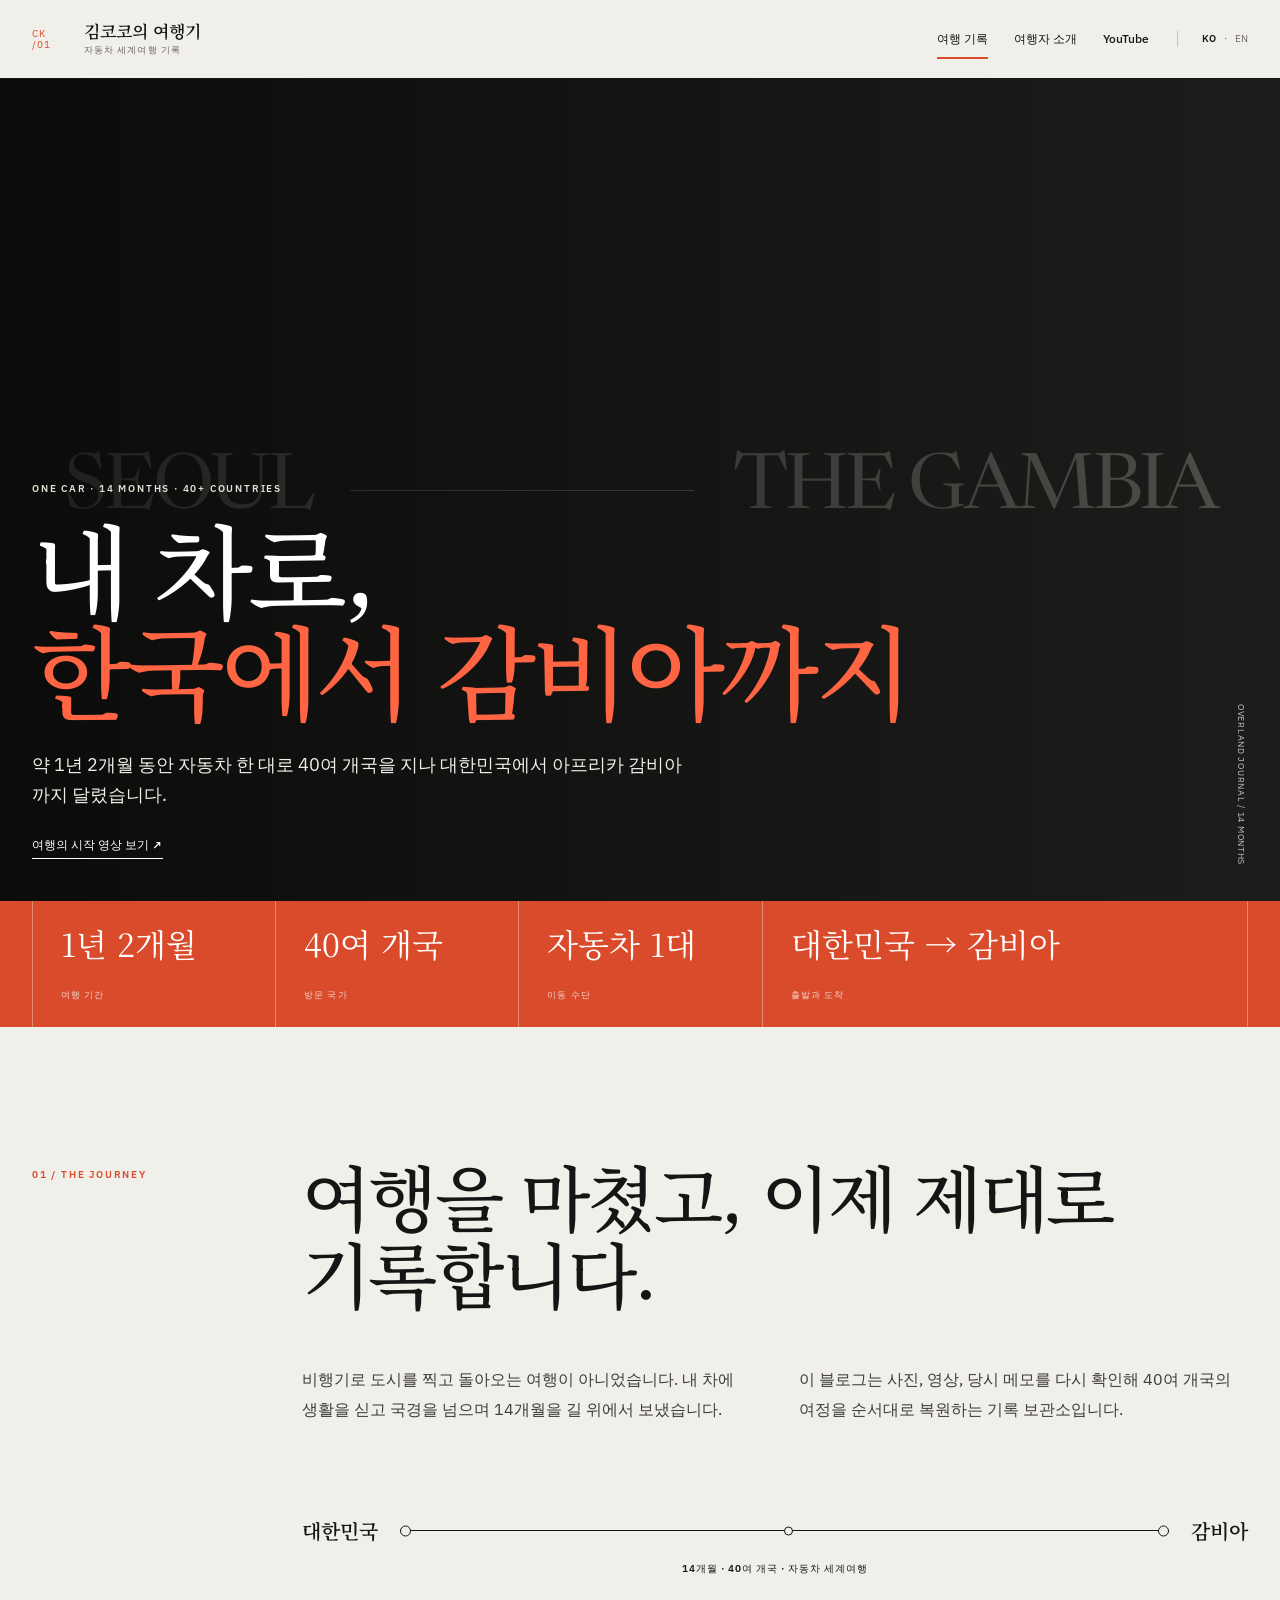
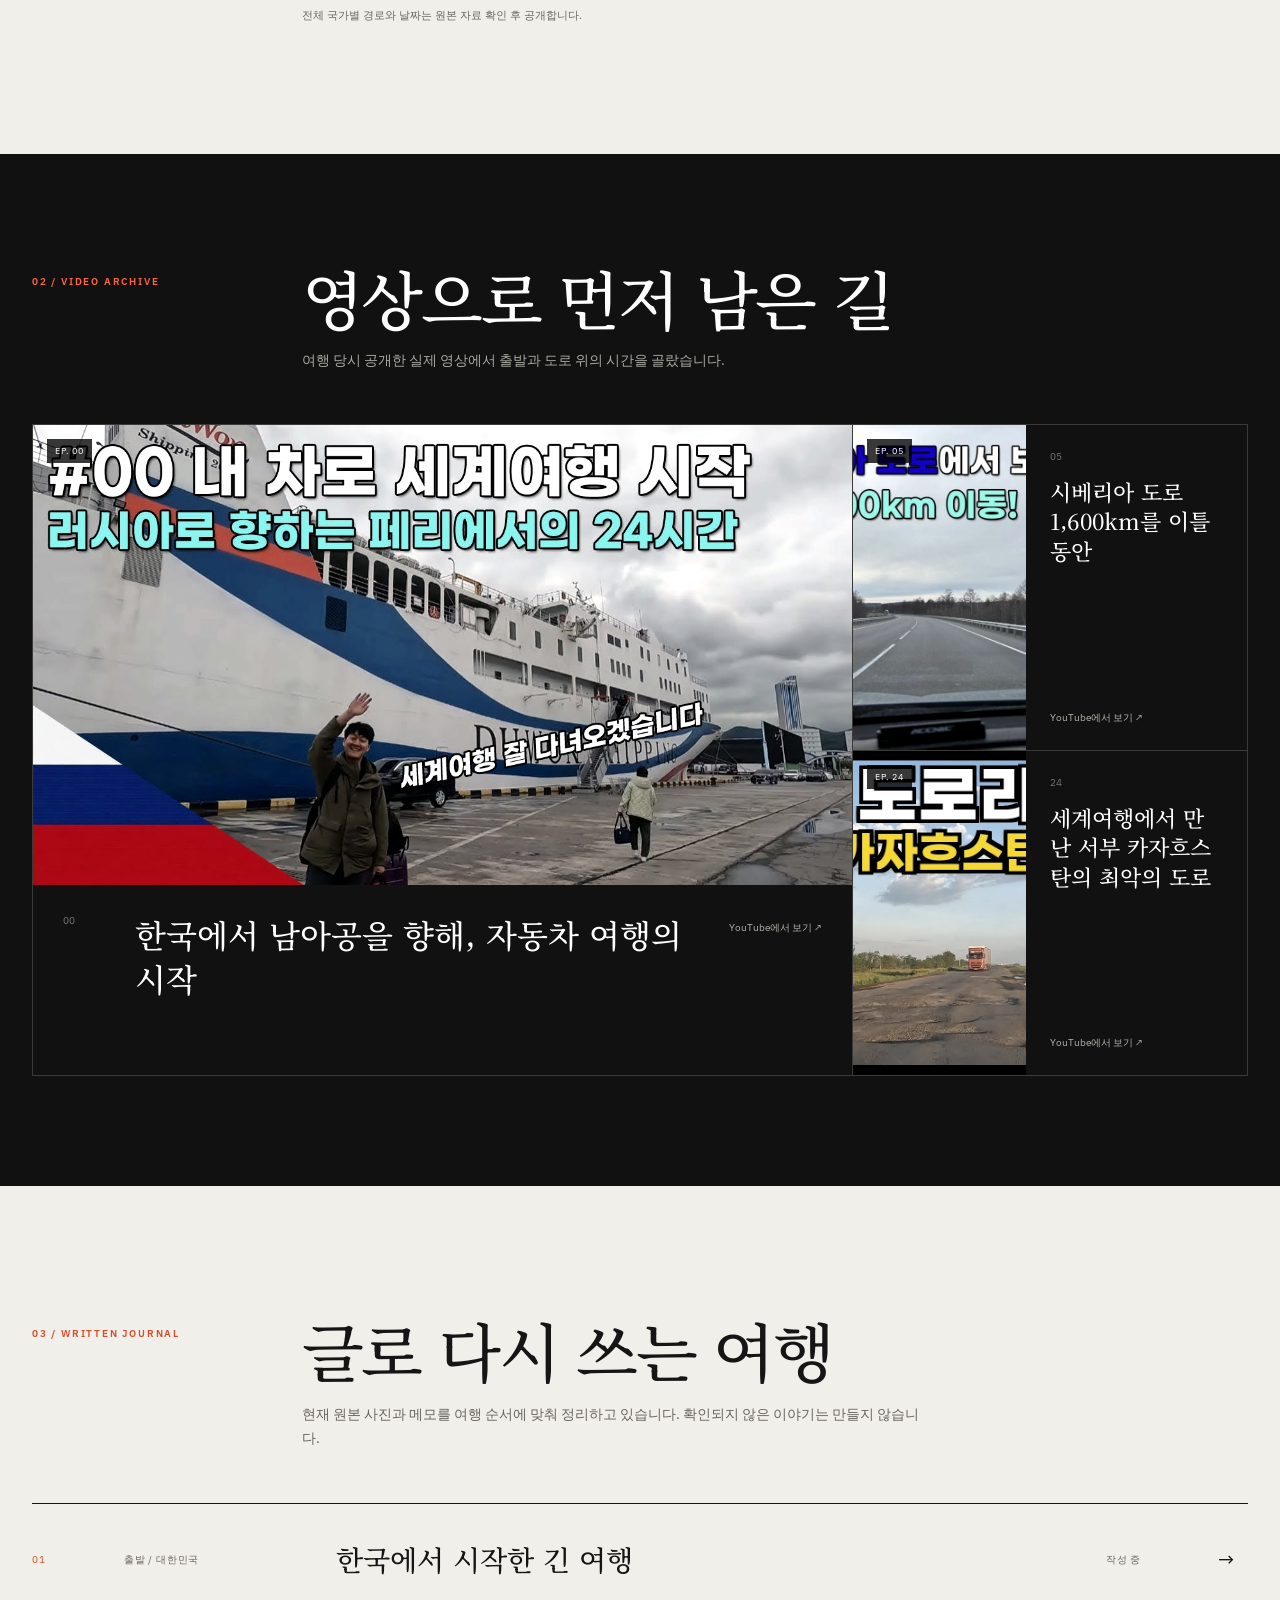
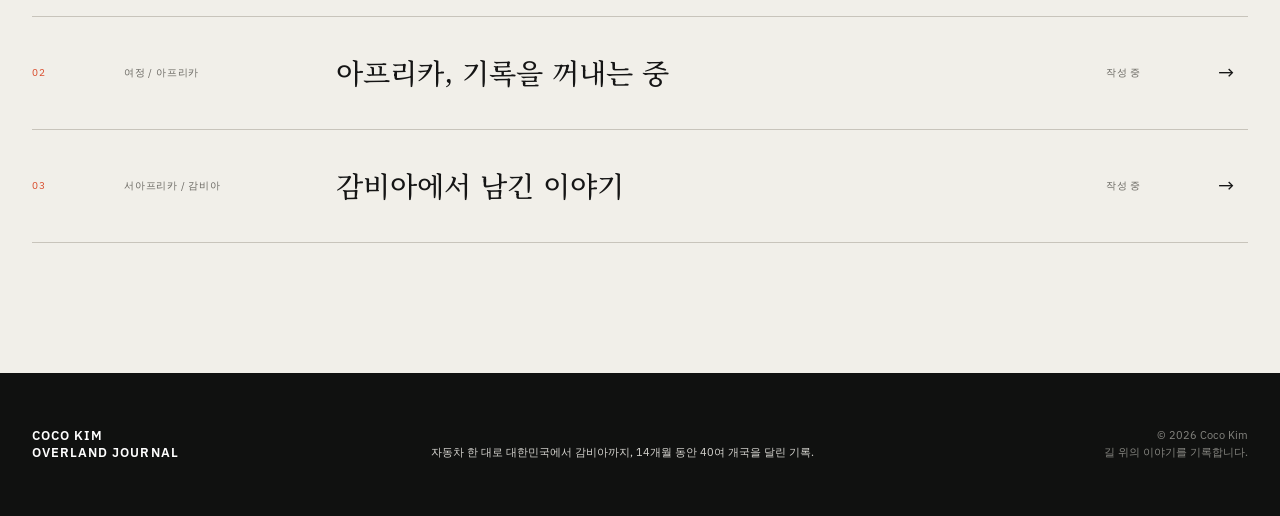
==== index.html @ 832ad7f7 "deploy: a6fe2ebf94824fbb81f0936bfe1004f7b8655a81" ====
<!DOCTYPE html><html lang="ko"><head><meta charset="UTF-8"><meta name="viewport" content="width=device-width"><meta name="description" content="자동차로 약 1년 2개월 동안 대한민국에서 아프리카 감비아까지 40여 개국을 여행한 김코코의 기록"><meta name="theme-color" content="#f6f1e8"><meta property="og:title" content="김코코의 여행기"><meta property="og:description" content="자동차로 약 1년 2개월 동안 대한민국에서 아프리카 감비아까지 40여 개국을 여행한 김코코의 기록"><meta property="og:type" content="website"><meta property="og:url" content="https://cocokim1.github.io/"><link rel="canonical" href="https://cocokim1.github.io/"><link rel="alternate" hreflang="en" href="https://cocokim1.github.io/en/"><link rel="alternate" hreflang="ko" href="https://cocokim1.github.io/"><link rel="icon" href="/favicon.svg" type="image/svg+xml"><title>김코코의 여행기</title><link rel="stylesheet" href="/_astro/BaseLayout.SLmPN0NL.css"></head><body><a class="skip-link" href="#content">본문으로 건너뛰기</a><header class="site-header"><div class="header-inner"><a class="brand" href="/" aria-label="김코코의 여행기 home"><span class="brand-index" aria-hidden="true">CK<br>/01</span><span><strong>김코코의 여행기</strong><small>자동차 세계여행 기록</small></span></a><div class="header-actions"><nav aria-label="주요 메뉴"><a class="active" href="/">여행 기록</a><a href="/about/">여행자 소개</a><a href="https://www.youtube.com/@CocoKimTravels" target="_blank" rel="noreferrer">YouTube<span class="sr-only"> 새 창</span></a></nav><div class="language-switch" aria-label="언어 선택"><a class="active" href="#" lang="ko" aria-current="page">KO</a><span aria-hidden="true">·</span><a href="/en/" lang="en">EN</a></div></div></div></header><main id="content"><section class="journey-hero"><div class="hero-placeholder" aria-hidden="true"><span>SEOUL</span><i></i><span>THE GAMBIA</span></div><div class="hero-shade"></div><div class="hero-inner shell"><p class="hero-kicker">ONE CAR · 14 MONTHS · 40+ COUNTRIES</p><h1>내 차로,<br><em>한국에서 감비아까지</em></h1><p class="hero-lead">약 1년 2개월 동안 자동차 한 대로 40여 개국을 지나 대한민국에서 아프리카 감비아까지 달렸습니다.</p><a class="text-link text-link-light" href="https://www.youtube.com/watch?v=zLHWSSAx2ds" target="_blank" rel="noreferrer">여행의 시작 영상 보기 ↗</a><p class="image-credit">OVERLAND JOURNAL / 14 MONTHS</p></div></section><section class="fact-strip" aria-label="여행 핵심 정보"><dl class="shell"><div><dt>여행 기간</dt><dd>1년 2개월</dd></div><div><dt>방문 국가</dt><dd>40여 개국</dd></div><div><dt>이동 수단</dt><dd>자동차 1대</dd></div><div><dt>출발과 도착</dt><dd>대한민국 → 감비아</dd></div></dl></section><section class="journey-statement shell"><p class="section-code">01 / THE JOURNEY</p><div class="statement-body"><h2>여행을 마쳤고, 이제 제대로 기록합니다.</h2><div class="statement-copy"><p>비행기로 도시를 찍고 돌아오는 여행이 아니었습니다. 내 차에 생활을 싣고 국경을 넘으며 14개월을 길 위에서 보냈습니다.</p><p>이 블로그는 사진, 영상, 당시 메모를 다시 확인해 40여 개국의 여정을 순서대로 복원하는 기록 보관소입니다.</p></div><div class="route-axis" aria-label="대한민국 → 감비아"><strong>대한민국</strong><span><i></i></span><strong>감비아</strong></div><p class="route-middle">14개월 · 40여 개국 · 자동차 세계여행</p><p class="route-note">전체 국가별 경로와 날짜는 원본 자료 확인 후 공개합니다.</p></div></section><section class="video-archive"><div class="shell"><header class="archive-header"><p class="section-code">02 / VIDEO ARCHIVE</p><div><h2>영상으로 먼저 남은 길</h2><p>여행 당시 공개한 실제 영상에서 출발과 도로 위의 시간을 골랐습니다.</p></div></header><div class="video-grid"><article class="video-entry featured"><a href="https://www.youtube.com/watch?v=zLHWSSAx2ds" target="_blank" rel="noreferrer"><div class="video-image"><img src="/images/journey/hero.jpg" alt="" loading="lazy"><span>EP. 00</span></div><div class="video-copy"><p>00</p><h3>한국에서 남아공을 향해, 자동차 여행의 시작</h3><span>YouTube에서 보기 ↗</span></div></a></article><article class="video-entry"><a href="https://www.youtube.com/watch?v=GYE4Di8d1XQ" target="_blank" rel="noreferrer"><div class="video-image"><img src="/images/journey/siberia.jpg" alt="" loading="lazy"><span>EP. 05</span></div><div class="video-copy"><p>05</p><h3>시베리아 도로 1,600km를 이틀 동안</h3><span>YouTube에서 보기 ↗</span></div></a></article><article class="video-entry"><a href="https://www.youtube.com/watch?v=7oRPin5ScSc" target="_blank" rel="noreferrer"><div class="video-image"><img src="/images/journey/road.jpg" alt="" loading="lazy"><span>EP. 24</span></div><div class="video-copy"><p>24</p><h3>세계여행에서 만난 서부 카자흐스탄의 최악의 도로</h3><span>YouTube에서 보기 ↗</span></div></a></article></div></div></section><section class="written-journal shell" id="journey"><header class="journal-header"><p class="section-code">03 / WRITTEN JOURNAL</p><div><h2>글로 다시 쓰는 여행</h2><p>현재 원본 사진과 메모를 여행 순서에 맞춰 정리하고 있습니다. 확인되지 않은 이야기는 만들지 않습니다.</p></div></header><ol class="journal-list"><li><a href="/travel/00-journey-begins/" aria-label="한국에서 시작한 긴 여행 읽기"><span class="journal-number">01</span><span class="journal-place">출발 / 대한민국</span><span class="journal-title">한국에서 시작한 긴 여행</span><span class="journal-status">작성 중</span><span class="journal-arrow">→</span></a></li><li><a href="/travel/01-africa/" aria-label="아프리카, 기록을 꺼내는 중 읽기"><span class="journal-number">02</span><span class="journal-place">여정 / 아프리카</span><span class="journal-title">아프리카, 기록을 꺼내는 중</span><span class="journal-status">작성 중</span><span class="journal-arrow">→</span></a></li><li><a href="/travel/02-gambia/" aria-label="감비아에서 남긴 이야기 읽기"><span class="journal-number">03</span><span class="journal-place">서아프리카 / 감비아</span><span class="journal-title">감비아에서 남긴 이야기</span><span class="journal-status">작성 중</span><span class="journal-arrow">→</span></a></li></ol></section></main><footer class="site-footer"><div class="footer-inner"><p class="footer-wordmark">COCO KIM<br>OVERLAND JOURNAL</p><p>자동차 한 대로 대한민국에서 감비아까지, 14개월 동안 40여 개국을 달린 기록.</p><p class="copyright">© 2026 Coco Kim<br>길 위의 이야기를 기록합니다.</p></div></footer></body></html>
---- _astro/BaseLayout.SLmPN0NL.css ----
@import "https://fonts.googleapis.com/css2?family=IBM+Plex+Sans:wght@400;500;600&family=Newsreader:opsz,wght@6..72,400;6..72,500;6..72,600&family=Noto+Serif+KR:wght@400;500;600&display=swap";:root{--paper:#f1efe9;--white:#faf9f6;--ink:#151515;--muted:#686660;--line:#c8c4bb;--signal:#d94b2b;--dark:#101110;--shell:min(1320px, calc(100% - 64px));color:var(--ink);background:var(--paper);font-synthesis:none;font-family:IBM Plex Sans,Noto Sans KR,sans-serif}*{box-sizing:border-box}html{scroll-behavior:smooth}body{background:var(--paper);margin:0;line-height:1.6}a{color:inherit;text-decoration:none}img{max-width:100%;display:block}.shell{width:var(--shell);margin-inline:auto}.sr-only{clip:rect(0, 0, 0, 0);white-space:nowrap;border:0;width:1px;height:1px;margin:-1px;padding:0;position:absolute;overflow:hidden}.skip-link{z-index:99;color:#fff;background:var(--ink);padding:10px 14px;position:fixed;top:-80px;left:16px}.skip-link:focus{top:16px}.site-header{z-index:20;border-bottom:1px solid var(--ink);background:#f1efe9f5;position:sticky;top:0}.header-inner{width:var(--shell);justify-content:space-between;align-items:center;gap:32px;min-height:78px;margin:auto;display:flex}.brand{align-items:center;gap:14px;display:flex}.brand-index{letter-spacing:.1em;min-width:38px;color:var(--signal);font-size:10px;line-height:1.1}.brand strong{font-family:Noto Serif KR,Newsreader,serif;font-size:17px;font-weight:600;line-height:1.15;display:block}html[lang=en] .brand strong{font-family:Newsreader,serif;font-size:19px}.brand small{color:var(--muted);letter-spacing:.12em;text-transform:uppercase;margin-top:2px;font-size:9px;display:block}.header-actions,nav,.language-switch{align-items:center;display:flex}.header-actions{gap:28px}nav{gap:26px}nav a{font-size:12px;font-weight:500;position:relative}nav a.active:after{background:var(--signal);content:"";height:2px;position:absolute;bottom:-10px;left:0;right:0}.language-switch{border-left:1px solid var(--line);color:var(--muted);gap:8px;padding-left:24px;font-size:10px}.language-switch a.active{color:var(--ink);font-weight:600}.journey-hero{color:#fff;background:#20211f;min-height:calc(100vh - 78px);position:relative;overflow:hidden}.hero-placeholder{color:#575954;letter-spacing:-.04em;background:#20211f;grid-template-columns:auto 1fr auto;align-items:center;gap:3vw;padding:5vw;font-family:Newsreader,serif;font-size:clamp(34px,6vw,94px);display:grid;position:absolute;inset:0}.hero-placeholder i{background:#575954;height:1px}.hero-shade{background:linear-gradient(90deg,#000000a8,#0000001f);position:absolute;inset:0}.hero-inner{flex-direction:column;justify-content:flex-end;align-items:flex-start;min-height:calc(100vh - 78px);padding:10vh 0 42px;display:flex;position:relative}.hero-kicker,.section-code{letter-spacing:.18em;text-transform:uppercase;margin:0;font-size:10px;font-weight:600}.hero-kicker{color:#e4dfd3;margin-bottom:20px}.journey-hero h1{letter-spacing:-.045em;max-width:980px;margin:0;font-family:Noto Serif KR,Newsreader,serif;font-size:clamp(58px,8vw,118px);font-weight:500;line-height:.98}html[lang=en] .journey-hero h1{max-width:1100px;font-family:Newsreader,serif}.journey-hero h1 em{color:#ff6542;font-style:normal}.hero-lead{color:#f1eee7;max-width:650px;margin:32px 0 24px;font-size:clamp(16px,1.4vw,20px);line-height:1.7}.text-link{border-bottom:1px solid;padding-bottom:4px;font-size:12px;font-weight:600;display:inline-block}.text-link-light{color:#fff}.image-credit{color:#ffffffb8;letter-spacing:.08em;text-transform:uppercase;writing-mode:vertical-rl;margin:0;font-size:9px;position:absolute;bottom:36px;right:0}.fact-strip{color:#fff;background:var(--signal)}.fact-strip dl{grid-template-columns:.7fr .7fr .7fr 1.4fr;margin:0 auto;display:grid}.fact-strip dl>div{border-left:1px solid #ffffff59;flex-direction:column;justify-content:space-between;min-height:126px;padding:25px 28px;display:flex}.fact-strip dl>div:last-child{border-right:1px solid #ffffff59}.fact-strip dt{letter-spacing:.12em;text-transform:uppercase;opacity:.76;order:2;font-size:9px}.fact-strip dd{margin:0;font-family:Noto Serif KR,Newsreader,serif;font-size:clamp(24px,2.5vw,38px);line-height:1.1}html[lang=en] .fact-strip dd{font-family:Newsreader,serif}.journey-statement{grid-template-columns:180px 1fr;gap:7vw;padding-block:130px;display:grid}.section-code{color:var(--signal);padding-top:10px}.statement-body{max-width:960px}.statement-body h2,.archive-header h2,.journal-header h2,.about-page h1,.article-header h1{letter-spacing:-.035em;margin:0;font-family:Noto Serif KR,Newsreader,serif;font-weight:500}html[lang=en] .statement-body h2,html[lang=en] .archive-header h2,html[lang=en] .journal-header h2,html[lang=en] .about-page h1,html[lang=en] .article-header h1{font-family:Newsreader,serif}.statement-body h2{max-width:880px;font-size:clamp(42px,5.6vw,78px);line-height:1.08}.statement-copy{grid-template-columns:1fr 1fr;gap:48px;margin-top:52px;display:grid}.statement-copy p{color:#3f3e3a;margin:0;font-size:16px;line-height:1.9}.route-axis{grid-template-columns:auto 1fr auto;align-items:center;gap:22px;margin-top:90px;display:grid}.route-axis strong{font-family:Noto Serif KR,Newsreader,serif;font-size:20px;font-weight:600}.route-axis span{background:var(--ink);height:1px;position:relative}.route-axis span:before,.route-axis span:after,.route-axis i{border:1px solid var(--ink);background:var(--paper);content:"";border-radius:50%;width:9px;height:9px;position:absolute;top:50%;transform:translateY(-50%)}.route-axis span:before{left:0}.route-axis span:after{right:0}.route-axis i{left:50%}.route-middle{text-align:center;letter-spacing:.1em;text-transform:uppercase;margin:14px 0 0;font-size:10px;font-weight:600}.route-note{color:var(--muted);margin:30px 0 0;font-size:11px}.video-archive{color:#fff;background:var(--dark);padding-block:110px}.archive-header,.journal-header{grid-template-columns:180px 1fr;gap:7vw;margin-bottom:52px;display:grid}.archive-header .section-code{color:#ff6542}.archive-header h2,.journal-header h2{font-size:clamp(40px,5vw,68px);line-height:1.05}.archive-header>div>p,.journal-header>div>p{color:#a9a8a2;max-width:620px;margin:18px 0 0;font-size:14px}.video-grid{background:#3a3b38;border:1px solid #3a3b38;grid-template-columns:1.35fr .65fr;gap:1px;display:grid}.video-entry{background:var(--dark)}.video-entry.featured{grid-row:span 2}.video-entry a{grid-template-columns:44% 1fr;height:100%;display:grid}.video-entry.featured a{display:block}.video-image{background:#252623;min-height:220px;position:relative;overflow:hidden}.video-entry.featured .video-image{aspect-ratio:16/9}.video-image img{object-fit:cover;filter:saturate(.75)contrast(1.05);width:100%;height:100%;transition:transform .45s,filter .45s}.video-entry a:hover img{filter:saturate()contrast();transform:scale(1.015)}.video-image>span{color:#fff;letter-spacing:.12em;background:#000000c7;padding:5px 8px;font-size:9px;position:absolute;top:14px;left:14px}.video-copy{flex-direction:column;align-items:flex-start;padding:24px;display:flex}.video-entry.featured .video-copy{grid-template-columns:50px 1fr auto;align-items:start;gap:22px;min-height:190px;padding:28px 30px;display:grid}.video-copy p{color:#777872;margin:0;font-size:10px}.video-copy h3{margin:12px 0 30px;font-family:Noto Serif KR,Newsreader,serif;font-size:22px;font-weight:500;line-height:1.35}html[lang=en] .video-copy h3{font-family:Newsreader,serif}.video-entry.featured h3{margin:0;font-size:clamp(24px,2.5vw,36px)}.video-copy>span{color:#b5b4ae;margin-top:auto;font-size:10px}.video-entry.featured .video-copy>span{white-space:nowrap;margin-top:7px}.written-journal{padding-block:130px}.journal-header .section-code{color:var(--signal)}.journal-header>div>p{color:var(--muted);line-height:1.75}.journal-list{border-top:1px solid var(--ink);margin:0;padding:0;list-style:none}.journal-list li{border-bottom:1px solid var(--line)}.journal-list a{grid-template-columns:70px 190px 1fr 90px 30px;align-items:center;gap:22px;min-height:112px;transition:background .2s;display:grid}.journal-list a:hover{background:var(--white)}.journal-number,.journal-place,.journal-status{letter-spacing:.08em;text-transform:uppercase;font-size:10px}.journal-number{color:var(--signal)}.journal-place{color:var(--muted)}.journal-title{font-family:Noto Serif KR,Newsreader,serif;font-size:clamp(20px,2.2vw,31px);font-weight:500}html[lang=en] .journal-title{font-family:Newsreader,serif}.journal-status{color:var(--muted)}.journal-arrow{font-size:20px}.site-footer{color:#d6d5d0;background:var(--dark);padding-block:54px}.footer-inner{width:var(--shell);grid-template-columns:1fr 1.4fr .8fr;align-items:end;gap:50px;margin:auto;display:grid}.footer-inner p{margin:0;font-size:11px}.footer-wordmark{color:#fff;letter-spacing:.08em;font-weight:600;line-height:1.3;font-size:13px!important}.copyright{color:#84847f;text-align:right}.about-page{padding-block:110px 150px}.about-page>h1{max-width:1050px;margin-top:24px;font-size:clamp(52px,7vw,94px);line-height:1.04}.about-page h1 em{color:var(--signal);font-style:normal}.about-editorial{grid-template-columns:1.1fr .9fr;align-items:start;gap:8vw;margin-top:80px;display:grid}.about-editorial figure{margin:0}.about-route-art{color:#e8e5dc;background:#20211f;grid-template-rows:1fr auto;grid-template-columns:auto 1fr auto;align-items:center;gap:22px;min-height:460px;padding:32px;font-family:Newsreader,serif;font-size:clamp(48px,6vw,88px);display:grid}.about-route-art i{background:#656660;height:1px}.about-route-art strong{color:#ff6542;letter-spacing:.12em;grid-column:1/-1;font-family:IBM Plex Sans,sans-serif;font-size:12px;line-height:1.5}.about-editorial figcaption{color:var(--muted);letter-spacing:.12em;margin-top:10px;font-size:9px}.about-copy{max-width:580px;padding-top:4vw}.about-copy h2{margin:0 0 30px;font-family:Noto Serif KR,Newsreader,serif;font-size:34px;font-weight:500}.about-copy>p{color:#3f3e3a;margin:0 0 22px;font-size:16px;line-height:1.9}.about-copy aside{border-top:1px solid var(--ink);border-bottom:1px solid var(--line);margin-top:52px;padding:22px 0}.about-copy aside strong{color:var(--signal);letter-spacing:.1em;text-transform:uppercase;font-size:10px}.about-copy aside p{margin:10px 0 0;font-size:13px}.article-page{max-width:980px;padding-block:70px 140px}.back-link{margin-bottom:80px;font-size:11px;font-weight:600;display:inline-block}.article-header{max-width:850px}.article-header .section-code{color:var(--signal)}.article-header h1{margin-top:20px;font-size:clamp(48px,7vw,92px);line-height:1.02}.article-header>p{max-width:640px;color:var(--muted);margin:30px 0 0;font-size:17px}.article-meta{border-top:1px solid var(--line);color:var(--muted);letter-spacing:.08em;text-transform:uppercase;gap:18px;margin-top:32px;padding-top:14px;font-size:10px;display:flex}.article-meta span{color:var(--signal)}.archive-placeholder{color:#a3a39e;background:#20211f;grid-template-rows:1fr auto;grid-template-columns:1fr auto;height:380px;margin-top:70px;padding:24px;display:grid}.archive-placeholder span{letter-spacing:.14em;font-size:9px}.archive-placeholder span:last-child{grid-column:2;font-family:Newsreader,serif;font-size:72px;line-height:.8}.archive-placeholder strong{color:#fff;grid-column:1;align-self:end;font-family:Noto Serif KR,Newsreader,serif;font-size:24px;font-weight:500}.prose{max-width:680px;margin:70px auto 0;font-family:Noto Serif KR,Newsreader,serif;font-size:18px;line-height:2}html[lang=en] .prose{font-family:Newsreader,serif;font-size:21px}.prose p{margin:0 0 1.7em}.prose blockquote{border-top:1px solid var(--ink);border-bottom:1px solid var(--line);color:var(--muted);margin:50px 0;padding:24px 0}@media (width<=980px){:root{--shell:min(100% - 36px, 760px)}.header-inner{min-height:68px}.brand small{display:none}.header-actions,nav{gap:16px}nav a{font-size:11px}.language-switch{padding-left:14px}.journey-hero,.hero-inner{min-height:760px}.image-credit{display:none}.fact-strip dl{grid-template-columns:1fr 1fr}.fact-strip dl>div:nth-child(3){border-top:1px solid #ffffff59}.fact-strip dl>div:nth-child(4){border-top:1px solid #ffffff59;border-right:1px solid #ffffff59}.journey-statement,.archive-header,.journal-header{grid-template-columns:1fr;gap:28px}.statement-copy{gap:28px}.video-grid{grid-template-columns:1fr}.video-entry.featured{grid-row:auto}.video-entry.featured .video-copy{min-height:0}.video-entry:not(.featured) a{grid-template-columns:40% 1fr}.journal-list a{grid-template-columns:50px 130px 1fr 30px}.journal-status{display:none}.about-editorial{grid-template-columns:1fr;gap:40px}.about-copy{padding-top:0}}@media (width<=620px){:root{--shell:calc(100% - 28px)}.brand-index{min-width:28px}.brand strong{font-size:14px}html[lang=en] .brand strong{font-size:16px}nav a:nth-child(2),nav a:nth-child(3){display:none}.header-actions{gap:10px}.language-switch{padding-left:10px}.journey-hero,.hero-inner{min-height:calc(100svh - 68px)}.hero-placeholder{grid-template-columns:1fr;align-content:center;gap:10px;padding:20px;font-size:48px}.hero-placeholder i{width:65%}.hero-shade{background:linear-gradient(#0000001a,#00000061 28%,#000000db 100%)}.hero-inner{padding-bottom:28px}.journey-hero h1{font-size:clamp(45px,13vw,68px);line-height:1.02}.hero-lead{margin-top:24px;font-size:14px;line-height:1.65}.fact-strip dl>div{min-height:104px;padding:18px 14px}.fact-strip dd{font-size:23px}.journey-statement,.video-archive,.written-journal{padding-block:82px}.statement-body h2,.archive-header h2,.journal-header h2{font-size:39px}.statement-copy{grid-template-columns:1fr;margin-top:34px}.statement-copy p{font-size:14px}.route-axis{gap:12px;margin-top:58px}.route-axis strong{font-size:15px}.route-middle{font-size:8px}.video-entry.featured .video-copy{grid-template-columns:34px 1fr;padding:20px}.video-entry.featured .video-copy>span{grid-column:2}.video-entry:not(.featured) a{grid-template-columns:1fr}.video-entry:not(.featured) .video-image{aspect-ratio:16/9;min-height:0}.video-copy h3,.video-entry.featured h3{font-size:22px}.journal-list a{grid-template-columns:38px 1fr 24px;gap:12px;min-height:120px;padding:18px 0}.journal-place{grid-column:2;align-self:end}.journal-title{grid-column:2;font-size:22px}.journal-arrow{grid-area:1/3/span 2}.footer-inner{grid-template-columns:1fr;gap:28px}.copyright{text-align:left}.about-page{padding-block:72px 100px}.about-page>h1{font-size:45px}.about-editorial{margin-top:50px}.about-copy h2{font-size:28px}.article-page{padding-block:50px 100px}.back-link{margin-bottom:55px}.article-header h1{font-size:47px}.archive-placeholder{height:280px}.prose{font-size:16px}}@media (prefers-reduced-motion:reduce){html{scroll-behavior:auto}.video-image img{transition:none}}
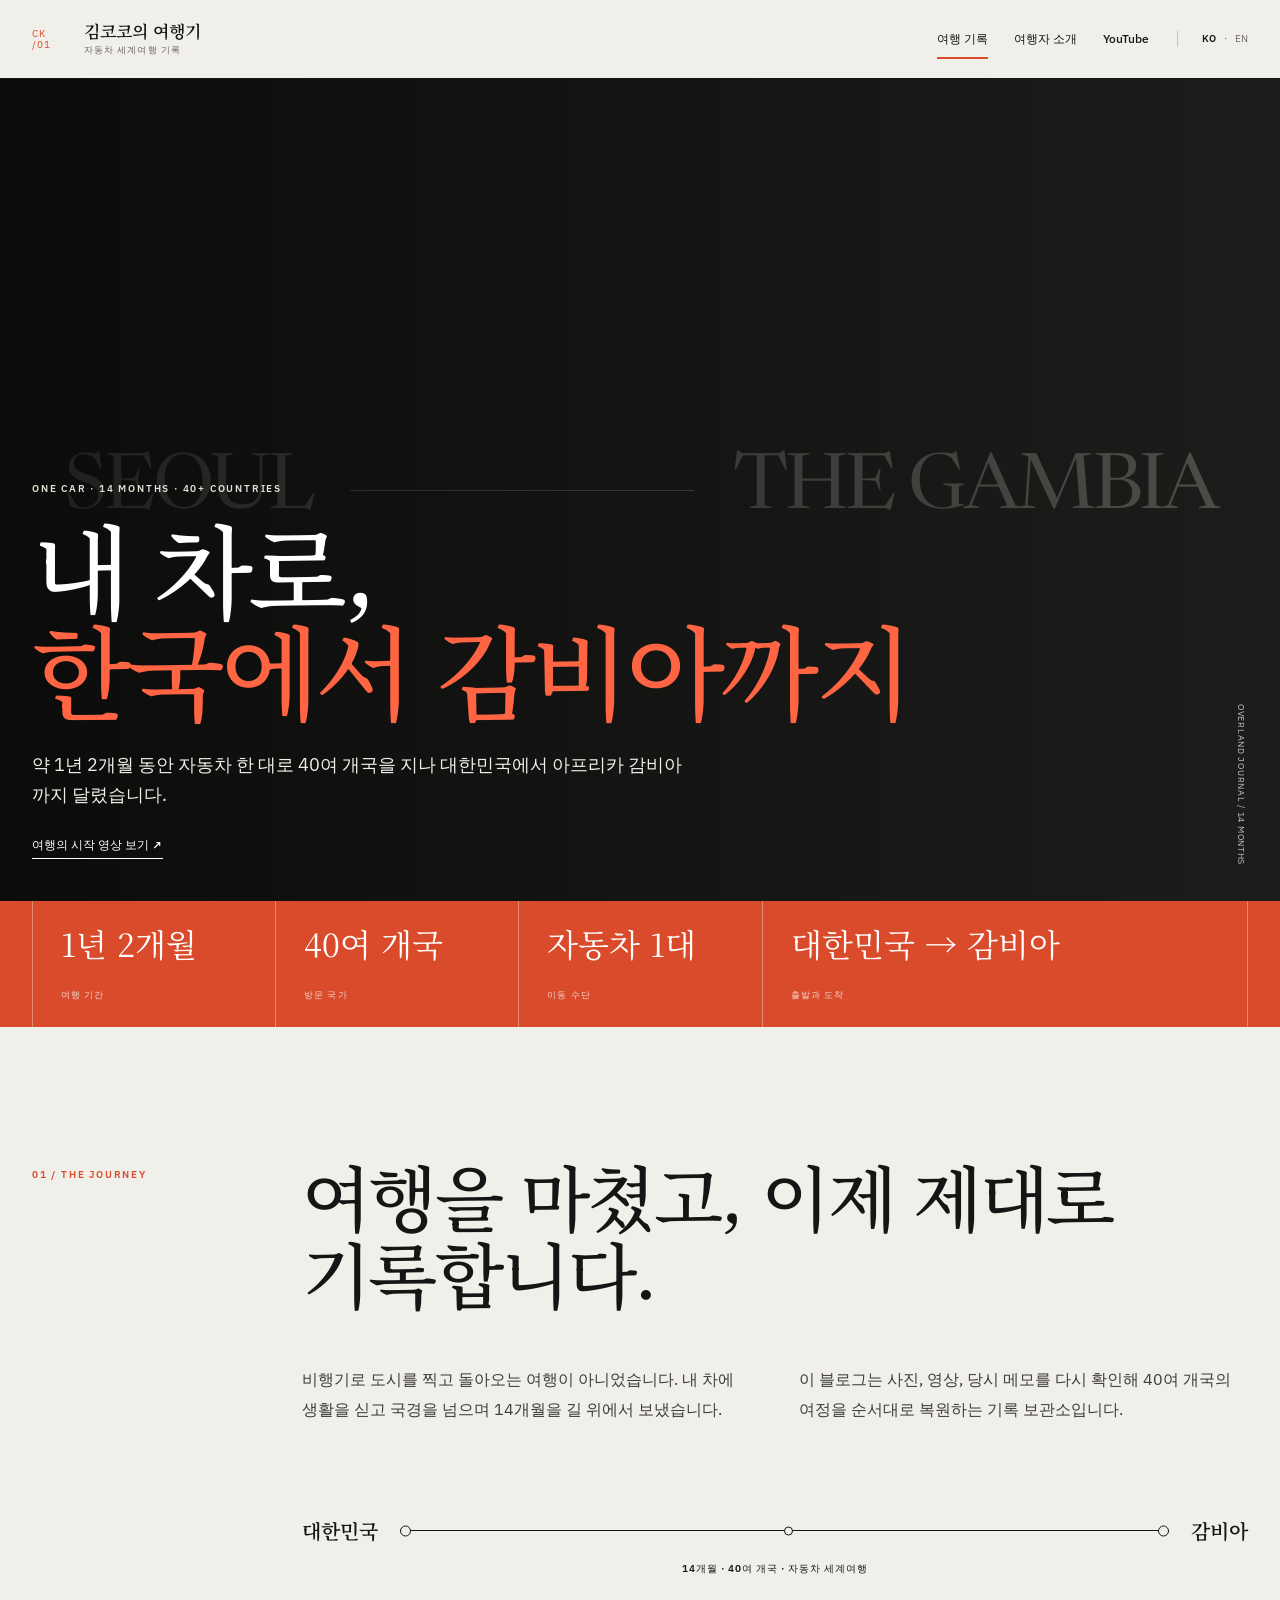
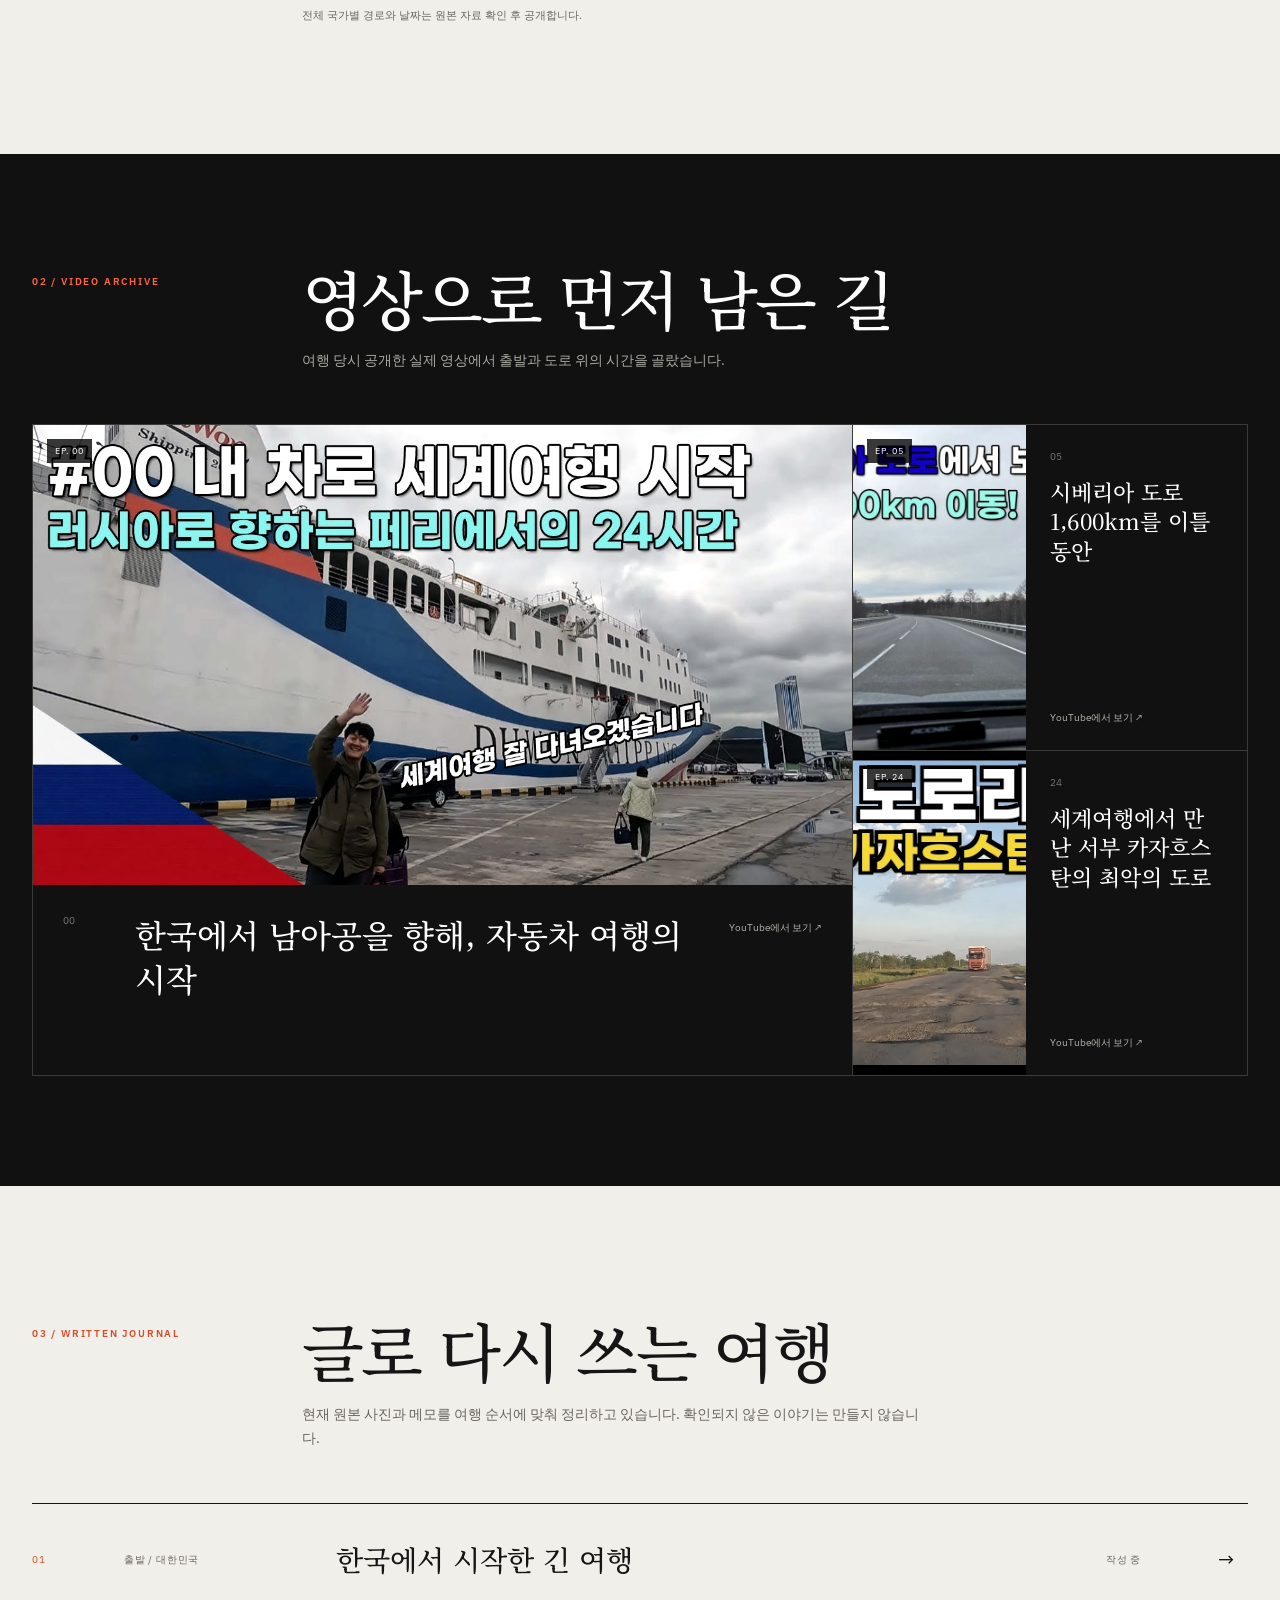
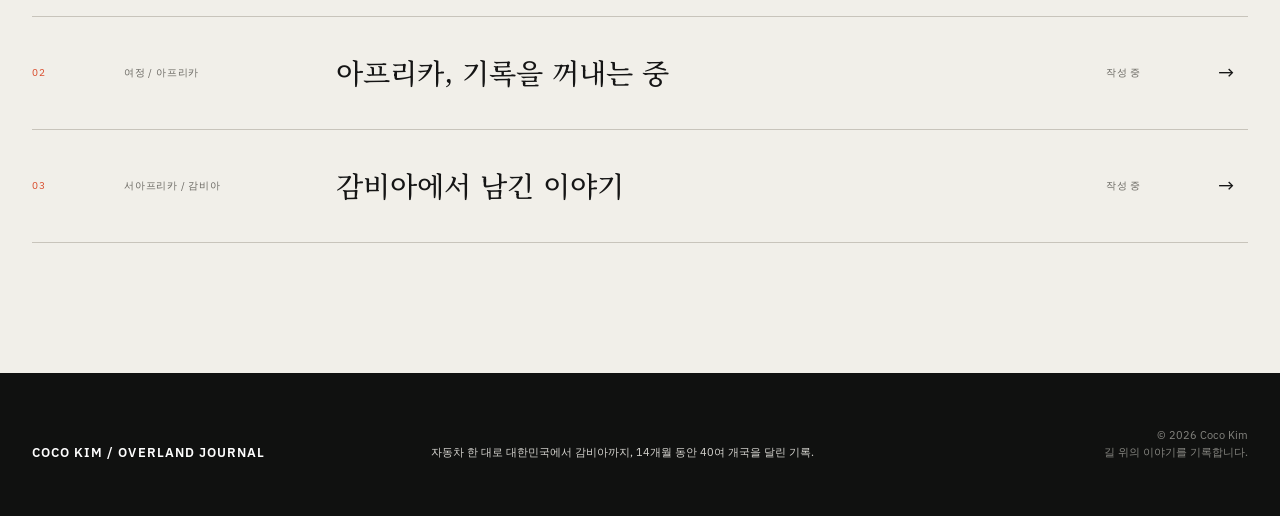
==== commit 1214d81d: "deploy: 762145fa45b7bf4b6d8565f34608c93fcd8a71ae" ====
--- a/index.html
+++ b/index.html
@@ -1 +1 @@
-<!DOCTYPE html><html lang="ko"><head><meta charset="UTF-8"><meta name="viewport" content="width=device-width"><meta name="description" content="자동차로 약 1년 2개월 동안 대한민국에서 아프리카 감비아까지 40여 개국을 여행한 김코코의 기록"><meta name="theme-color" content="#f6f1e8"><meta property="og:title" content="김코코의 여행기"><meta property="og:description" content="자동차로 약 1년 2개월 동안 대한민국에서 아프리카 감비아까지 40여 개국을 여행한 김코코의 기록"><meta property="og:type" content="website"><meta property="og:url" content="https://cocokim1.github.io/"><link rel="canonical" href="https://cocokim1.github.io/"><link rel="alternate" hreflang="en" href="https://cocokim1.github.io/en/"><link rel="alternate" hreflang="ko" href="https://cocokim1.github.io/"><link rel="icon" href="/favicon.svg" type="image/svg+xml"><title>김코코의 여행기</title><link rel="stylesheet" href="/_astro/BaseLayout.SLmPN0NL.css"></head><body><a class="skip-link" href="#content">본문으로 건너뛰기</a><header class="site-header"><div class="header-inner"><a class="brand" href="/" aria-label="김코코의 여행기 home"><span class="brand-index" aria-hidden="true">CK<br>/01</span><span><strong>김코코의 여행기</strong><small>자동차 세계여행 기록</small></span></a><div class="header-actions"><nav aria-label="주요 메뉴"><a class="active" href="/">여행 기록</a><a href="/about/">여행자 소개</a><a href="https://www.youtube.com/@CocoKimTravels" target="_blank" rel="noreferrer">YouTube<span class="sr-only"> 새 창</span></a></nav><div class="language-switch" aria-label="언어 선택"><a class="active" href="#" lang="ko" aria-current="page">KO</a><span aria-hidden="true">·</span><a href="/en/" lang="en">EN</a></div></div></div></header><main id="content"><section class="journey-hero"><div class="hero-placeholder" aria-hidden="true"><span>SEOUL</span><i></i><span>THE GAMBIA</span></div><div class="hero-shade"></div><div class="hero-inner shell"><p class="hero-kicker">ONE CAR · 14 MONTHS · 40+ COUNTRIES</p><h1>내 차로,<br><em>한국에서 감비아까지</em></h1><p class="hero-lead">약 1년 2개월 동안 자동차 한 대로 40여 개국을 지나 대한민국에서 아프리카 감비아까지 달렸습니다.</p><a class="text-link text-link-light" href="https://www.youtube.com/watch?v=zLHWSSAx2ds" target="_blank" rel="noreferrer">여행의 시작 영상 보기 ↗</a><p class="image-credit">OVERLAND JOURNAL / 14 MONTHS</p></div></section><section class="fact-strip" aria-label="여행 핵심 정보"><dl class="shell"><div><dt>여행 기간</dt><dd>1년 2개월</dd></div><div><dt>방문 국가</dt><dd>40여 개국</dd></div><div><dt>이동 수단</dt><dd>자동차 1대</dd></div><div><dt>출발과 도착</dt><dd>대한민국 → 감비아</dd></div></dl></section><section class="journey-statement shell"><p class="section-code">01 / THE JOURNEY</p><div class="statement-body"><h2>여행을 마쳤고, 이제 제대로 기록합니다.</h2><div class="statement-copy"><p>비행기로 도시를 찍고 돌아오는 여행이 아니었습니다. 내 차에 생활을 싣고 국경을 넘으며 14개월을 길 위에서 보냈습니다.</p><p>이 블로그는 사진, 영상, 당시 메모를 다시 확인해 40여 개국의 여정을 순서대로 복원하는 기록 보관소입니다.</p></div><div class="route-axis" aria-label="대한민국 → 감비아"><strong>대한민국</strong><span><i></i></span><strong>감비아</strong></div><p class="route-middle">14개월 · 40여 개국 · 자동차 세계여행</p><p class="route-note">전체 국가별 경로와 날짜는 원본 자료 확인 후 공개합니다.</p></div></section><section class="video-archive"><div class="shell"><header class="archive-header"><p class="section-code">02 / VIDEO ARCHIVE</p><div><h2>영상으로 먼저 남은 길</h2><p>여행 당시 공개한 실제 영상에서 출발과 도로 위의 시간을 골랐습니다.</p></div></header><div class="video-grid"><article class="video-entry featured"><a href="https://www.youtube.com/watch?v=zLHWSSAx2ds" target="_blank" rel="noreferrer"><div class="video-image"><img src="/images/journey/hero.jpg" alt="" loading="lazy"><span>EP. 00</span></div><div class="video-copy"><p>00</p><h3>한국에서 남아공을 향해, 자동차 여행의 시작</h3><span>YouTube에서 보기 ↗</span></div></a></article><article class="video-entry"><a href="https://www.youtube.com/watch?v=GYE4Di8d1XQ" target="_blank" rel="noreferrer"><div class="video-image"><img src="/images/journey/siberia.jpg" alt="" loading="lazy"><span>EP. 05</span></div><div class="video-copy"><p>05</p><h3>시베리아 도로 1,600km를 이틀 동안</h3><span>YouTube에서 보기 ↗</span></div></a></article><article class="video-entry"><a href="https://www.youtube.com/watch?v=7oRPin5ScSc" target="_blank" rel="noreferrer"><div class="video-image"><img src="/images/journey/road.jpg" alt="" loading="lazy"><span>EP. 24</span></div><div class="video-copy"><p>24</p><h3>세계여행에서 만난 서부 카자흐스탄의 최악의 도로</h3><span>YouTube에서 보기 ↗</span></div></a></article></div></div></section><section class="written-journal shell" id="journey"><header class="journal-header"><p class="section-code">03 / WRITTEN JOURNAL</p><div><h2>글로 다시 쓰는 여행</h2><p>현재 원본 사진과 메모를 여행 순서에 맞춰 정리하고 있습니다. 확인되지 않은 이야기는 만들지 않습니다.</p></div></header><ol class="journal-list"><li><a href="/travel/00-journey-begins/" aria-label="한국에서 시작한 긴 여행 읽기"><span class="journal-number">01</span><span class="journal-place">출발 / 대한민국</span><span class="journal-title">한국에서 시작한 긴 여행</span><span class="journal-status">작성 중</span><span class="journal-arrow">→</span></a></li><li><a href="/travel/01-africa/" aria-label="아프리카, 기록을 꺼내는 중 읽기"><span class="journal-number">02</span><span class="journal-place">여정 / 아프리카</span><span class="journal-title">아프리카, 기록을 꺼내는 중</span><span class="journal-status">작성 중</span><span class="journal-arrow">→</span></a></li><li><a href="/travel/02-gambia/" aria-label="감비아에서 남긴 이야기 읽기"><span class="journal-number">03</span><span class="journal-place">서아프리카 / 감비아</span><span class="journal-title">감비아에서 남긴 이야기</span><span class="journal-status">작성 중</span><span class="journal-arrow">→</span></a></li></ol></section></main><footer class="site-footer"><div class="footer-inner"><p class="footer-wordmark">COCO KIM<br>OVERLAND JOURNAL</p><p>자동차 한 대로 대한민국에서 감비아까지, 14개월 동안 40여 개국을 달린 기록.</p><p class="copyright">© 2026 Coco Kim<br>길 위의 이야기를 기록합니다.</p></div></footer></body></html>+<!DOCTYPE html><html lang="ko"><head><meta charset="UTF-8"><meta name="viewport" content="width=device-width"><meta name="description" content="자동차로 약 1년 2개월 동안 대한민국에서 아프리카 감비아까지 40여 개국을 여행한 김코코의 기록"><meta name="theme-color" content="#f6f1e8"><meta property="og:title" content="김코코의 여행기"><meta property="og:description" content="자동차로 약 1년 2개월 동안 대한민국에서 아프리카 감비아까지 40여 개국을 여행한 김코코의 기록"><meta property="og:type" content="website"><meta property="og:url" content="https://cocokim1.github.io/"><link rel="canonical" href="https://cocokim1.github.io/"><link rel="alternate" hreflang="en" href="https://cocokim1.github.io/en/"><link rel="alternate" hreflang="ko" href="https://cocokim1.github.io/"><link rel="icon" href="/favicon.svg" type="image/svg+xml"><title>김코코의 여행기</title><link rel="stylesheet" href="/_astro/BaseLayout.DqGo-U21.css"></head><body><a class="skip-link" href="#content">본문으로 건너뛰기</a><header class="site-header"><div class="header-inner"><a class="brand" href="/" aria-label="김코코의 여행기 home"><span class="brand-index" aria-hidden="true">CK<br>/01</span><span><strong data-cms-key="global.brand.ko">김코코의 여행기</strong><small data-cms-key="global.tagline.ko">자동차 세계여행 기록</small></span></a><div class="header-actions"><nav aria-label="주요 메뉴"><a class="active" href="/" data-cms-key="global.nav.journal.ko">여행 기록</a><a href="/about/" data-cms-key="global.nav.about.ko">여행자 소개</a><a href="https://www.youtube.com/@CocoKimTravels" target="_blank" rel="noreferrer" data-cms-key="global.youtube.url" data-cms-attr="href">YouTube<span class="sr-only"> 새 창</span></a></nav><div class="language-switch" aria-label="언어 선택"><a class="active" href="#" lang="ko" aria-current="page">KO</a><span aria-hidden="true">·</span><a href="/en/" lang="en">EN</a></div></div></div></header><main id="content"><section class="journey-hero"><div class="hero-placeholder" aria-hidden="true" data-cms-key="home.hero.image" data-cms-attr="background"><span>SEOUL</span><i></i><span>THE GAMBIA</span></div><div class="hero-shade"></div><div class="hero-inner shell"><p class="hero-kicker" data-cms-key="home.hero.kicker">ONE CAR · 14 MONTHS · 40+ COUNTRIES</p><h1><span data-cms-key="home.hero.title.ko">내 차로,</span><br><em data-cms-key="home.hero.emphasis.ko">한국에서 감비아까지</em></h1><p class="hero-lead" data-cms-key="home.hero.lead.ko">약 1년 2개월 동안 자동차 한 대로 40여 개국을 지나 대한민국에서 아프리카 감비아까지 달렸습니다.</p><a class="text-link text-link-light" href="https://www.youtube.com/watch?v=zLHWSSAx2ds" target="_blank" rel="noreferrer" data-cms-key="home.hero.link" data-cms-attr="href"><span data-cms-key="home.hero.linkLabel.ko">여행의 시작 영상 보기</span> ↗</a><p class="image-credit" data-cms-key="home.hero.credit">OVERLAND JOURNAL / 14 MONTHS</p></div></section><section class="fact-strip" aria-label="여행 핵심 정보"><dl class="shell"><div><dt data-cms-key="home.fact.durationLabel.ko">여행 기간</dt><dd data-cms-key="home.fact.duration.ko">1년 2개월</dd></div><div><dt data-cms-key="home.fact.countriesLabel.ko">방문 국가</dt><dd data-cms-key="home.fact.countries.ko">40여 개국</dd></div><div><dt data-cms-key="home.fact.vehicleLabel.ko">이동 수단</dt><dd data-cms-key="home.fact.vehicle.ko">자동차 1대</dd></div><div><dt data-cms-key="home.fact.routeLabel.ko">출발과 도착</dt><dd data-cms-key="home.fact.route.ko">대한민국 → 감비아</dd></div></dl></section><section class="journey-statement shell"><p class="section-code">01 / <span data-cms-key="home.intro.label.ko">THE JOURNEY</span></p><div class="statement-body"><h2 data-cms-key="home.intro.title.ko">여행을 마쳤고, 이제 제대로 기록합니다.</h2><div class="statement-copy"><p data-cms-key="home.intro.p1.ko">비행기로 도시를 찍고 돌아오는 여행이 아니었습니다. 내 차에 생활을 싣고 국경을 넘으며 14개월을 길 위에서 보냈습니다.</p><p data-cms-key="home.intro.p2.ko">이 블로그는 사진, 영상, 당시 메모를 다시 확인해 40여 개국의 여정을 순서대로 복원하는 기록 보관소입니다.</p></div><div class="route-axis" aria-label="대한민국 → 감비아"><strong data-cms-key="home.route.start.ko">대한민국</strong><span><i></i></span><strong data-cms-key="home.route.end.ko">감비아</strong></div><p class="route-middle" data-cms-key="home.route.middle.ko">14개월 · 40여 개국 · 자동차 세계여행</p><p class="route-note" data-cms-key="home.route.note.ko">전체 국가별 경로와 날짜는 원본 자료 확인 후 공개합니다.</p></div></section><section class="video-archive"><div class="shell"><header class="archive-header"><p class="section-code">02 / <span data-cms-key="home.video.label.ko">VIDEO ARCHIVE</span></p><div><h2 data-cms-key="home.video.title.ko">영상으로 먼저 남은 길</h2><p data-cms-key="home.video.intro.ko">여행 당시 공개한 실제 영상에서 출발과 도로 위의 시간을 골랐습니다.</p></div></header><div class="video-grid"><article class="video-entry featured"><a href="https://www.youtube.com/watch?v=zLHWSSAx2ds" target="_blank" rel="noreferrer" data-cms-key="home.video.00.url" data-cms-attr="href"><div class="video-image"><img src="/images/journey/hero.jpg" alt="" loading="lazy" data-cms-key="home.video.00.image" data-cms-attr="src"><span>EP. 00</span></div><div class="video-copy"><p>00</p><h3 data-cms-key="home.video.00.title.ko">한국에서 남아공을 향해, 자동차 여행의 시작</h3><span><span data-cms-key="home.video.watch.ko">YouTube에서 보기</span> ↗</span></div></a></article><article class="video-entry"><a href="https://www.youtube.com/watch?v=GYE4Di8d1XQ" target="_blank" rel="noreferrer" data-cms-key="home.video.05.url" data-cms-attr="href"><div class="video-image"><img src="/images/journey/siberia.jpg" alt="" loading="lazy" data-cms-key="home.video.05.image" data-cms-attr="src"><span>EP. 05</span></div><div class="video-copy"><p>05</p><h3 data-cms-key="home.video.05.title.ko">시베리아 도로 1,600km를 이틀 동안</h3><span><span data-cms-key="home.video.watch.ko">YouTube에서 보기</span> ↗</span></div></a></article><article class="video-entry"><a href="https://www.youtube.com/watch?v=7oRPin5ScSc" target="_blank" rel="noreferrer" data-cms-key="home.video.24.url" data-cms-attr="href"><div class="video-image"><img src="/images/journey/road.jpg" alt="" loading="lazy" data-cms-key="home.video.24.image" data-cms-attr="src"><span>EP. 24</span></div><div class="video-copy"><p>24</p><h3 data-cms-key="home.video.24.title.ko">세계여행에서 만난 서부 카자흐스탄의 최악의 도로</h3><span><span data-cms-key="home.video.watch.ko">YouTube에서 보기</span> ↗</span></div></a></article></div></div></section><section class="written-journal shell" id="journey"><header class="journal-header"><p class="section-code">03 / <span data-cms-key="home.journal.label.ko">WRITTEN JOURNAL</span></p><div><h2 data-cms-key="home.journal.title.ko">글로 다시 쓰는 여행</h2><p data-cms-key="home.journal.note.ko">현재 원본 사진과 메모를 여행 순서에 맞춰 정리하고 있습니다. 확인되지 않은 이야기는 만들지 않습니다.</p></div></header><ol class="journal-list" data-cms-post-list><li><a href="/travel/00-journey-begins/" aria-label="한국에서 시작한 긴 여행 읽기"><span class="journal-number">01</span><span class="journal-place">출발 / 대한민국</span><span class="journal-title">한국에서 시작한 긴 여행</span><span class="journal-status">작성 중</span><span class="journal-arrow">→</span></a></li><li><a href="/travel/01-africa/" aria-label="아프리카, 기록을 꺼내는 중 읽기"><span class="journal-number">02</span><span class="journal-place">여정 / 아프리카</span><span class="journal-title">아프리카, 기록을 꺼내는 중</span><span class="journal-status">작성 중</span><span class="journal-arrow">→</span></a></li><li><a href="/travel/02-gambia/" aria-label="감비아에서 남긴 이야기 읽기"><span class="journal-number">03</span><span class="journal-place">서아프리카 / 감비아</span><span class="journal-title">감비아에서 남긴 이야기</span><span class="journal-status">작성 중</span><span class="journal-arrow">→</span></a></li></ol></section></main><footer class="site-footer"><div class="footer-inner"><p class="footer-wordmark" data-cms-key="global.footer.wordmark">COCO KIM / OVERLAND JOURNAL</p><p data-cms-key="global.footer.ko">자동차 한 대로 대한민국에서 감비아까지, 14개월 동안 40여 개국을 달린 기록.</p><p class="copyright">© 2026 Coco Kim<br><span data-cms-key="global.footer.copy.ko">길 위의 이야기를 기록합니다.</span></p></div></footer><script type="module" src="/_astro/BaseLayout.astro_astro_type_script_index_0_lang.C_z7uHTa.js"></script></body></html>
--- a/_astro/BaseLayout.DqGo-U21.css
+++ b/_astro/BaseLayout.DqGo-U21.css
@@ -0,0 +1 @@
+@import "https://fonts.googleapis.com/css2?family=IBM+Plex+Sans:wght@400;500;600&family=Newsreader:opsz,wght@6..72,400;6..72,500;6..72,600&family=Noto+Serif+KR:wght@400;500;600&display=swap";:root{--paper:#f1efe9;--white:#faf9f6;--ink:#151515;--muted:#686660;--line:#c8c4bb;--signal:#d94b2b;--dark:#101110;--shell:min(1320px, calc(100% - 64px));color:var(--ink);background:var(--paper);font-synthesis:none;font-family:IBM Plex Sans,Noto Sans KR,sans-serif}*{box-sizing:border-box}html{scroll-behavior:smooth}body{background:var(--paper);margin:0;line-height:1.6}a{color:inherit;text-decoration:none}img{max-width:100%;display:block}.shell{width:var(--shell);margin-inline:auto}.sr-only{clip:rect(0, 0, 0, 0);white-space:nowrap;border:0;width:1px;height:1px;margin:-1px;padding:0;position:absolute;overflow:hidden}.skip-link{z-index:99;color:#fff;background:var(--ink);padding:10px 14px;position:fixed;top:-80px;left:16px}.skip-link:focus{top:16px}.site-header{z-index:20;border-bottom:1px solid var(--ink);background:#f1efe9f5;position:sticky;top:0}.header-inner{width:var(--shell);justify-content:space-between;align-items:center;gap:32px;min-height:78px;margin:auto;display:flex}.brand{align-items:center;gap:14px;display:flex}.brand-index{letter-spacing:.1em;min-width:38px;color:var(--signal);font-size:10px;line-height:1.1}.brand strong{font-family:Noto Serif KR,Newsreader,serif;font-size:17px;font-weight:600;line-height:1.15;display:block}html[lang=en] .brand strong{font-family:Newsreader,serif;font-size:19px}.brand small{color:var(--muted);letter-spacing:.12em;text-transform:uppercase;margin-top:2px;font-size:9px;display:block}.header-actions,nav,.language-switch{align-items:center;display:flex}.header-actions{gap:28px}nav{gap:26px}nav a{font-size:12px;font-weight:500;position:relative}nav a.active:after{background:var(--signal);content:"";height:2px;position:absolute;bottom:-10px;left:0;right:0}.language-switch{border-left:1px solid var(--line);color:var(--muted);gap:8px;padding-left:24px;font-size:10px}.language-switch a.active{color:var(--ink);font-weight:600}.journey-hero{color:#fff;background:#20211f;min-height:calc(100vh - 78px);position:relative;overflow:hidden}.hero-placeholder{color:#575954;letter-spacing:-.04em;background:#20211f;grid-template-columns:auto 1fr auto;align-items:center;gap:3vw;padding:5vw;font-family:Newsreader,serif;font-size:clamp(34px,6vw,94px);display:grid;position:absolute;inset:0}.hero-placeholder i{background:#575954;height:1px}.hero-placeholder.has-cms-image,.about-route-art.has-cms-image{background-position:50%;background-size:cover}.hero-shade{background:linear-gradient(90deg,#000000a8,#0000001f);position:absolute;inset:0}.hero-inner{flex-direction:column;justify-content:flex-end;align-items:flex-start;min-height:calc(100vh - 78px);padding:10vh 0 42px;display:flex;position:relative}.hero-kicker,.section-code{letter-spacing:.18em;text-transform:uppercase;margin:0;font-size:10px;font-weight:600}.hero-kicker{color:#e4dfd3;margin-bottom:20px}.journey-hero h1{letter-spacing:-.045em;max-width:980px;margin:0;font-family:Noto Serif KR,Newsreader,serif;font-size:clamp(58px,8vw,118px);font-weight:500;line-height:.98}html[lang=en] .journey-hero h1{max-width:1100px;font-family:Newsreader,serif}.journey-hero h1 em{color:#ff6542;font-style:normal}.hero-lead{color:#f1eee7;max-width:650px;margin:32px 0 24px;font-size:clamp(16px,1.4vw,20px);line-height:1.7}.text-link{border-bottom:1px solid;padding-bottom:4px;font-size:12px;font-weight:600;display:inline-block}.text-link-light{color:#fff}.image-credit{color:#ffffffb8;letter-spacing:.08em;text-transform:uppercase;writing-mode:vertical-rl;margin:0;font-size:9px;position:absolute;bottom:36px;right:0}.fact-strip{color:#fff;background:var(--signal)}.fact-strip dl{grid-template-columns:.7fr .7fr .7fr 1.4fr;margin:0 auto;display:grid}.fact-strip dl>div{border-left:1px solid #ffffff59;flex-direction:column;justify-content:space-between;min-height:126px;padding:25px 28px;display:flex}.fact-strip dl>div:last-child{border-right:1px solid #ffffff59}.fact-strip dt{letter-spacing:.12em;text-transform:uppercase;opacity:.76;order:2;font-size:9px}.fact-strip dd{margin:0;font-family:Noto Serif KR,Newsreader,serif;font-size:clamp(24px,2.5vw,38px);line-height:1.1}html[lang=en] .fact-strip dd{font-family:Newsreader,serif}.journey-statement{grid-template-columns:180px 1fr;gap:7vw;padding-block:130px;display:grid}.section-code{color:var(--signal);padding-top:10px}.statement-body{max-width:960px}.statement-body h2,.archive-header h2,.journal-header h2,.about-page h1,.article-header h1{letter-spacing:-.035em;margin:0;font-family:Noto Serif KR,Newsreader,serif;font-weight:500}html[lang=en] .statement-body h2,html[lang=en] .archive-header h2,html[lang=en] .journal-header h2,html[lang=en] .about-page h1,html[lang=en] .article-header h1{font-family:Newsreader,serif}.statement-body h2{max-width:880px;font-size:clamp(42px,5.6vw,78px);line-height:1.08}.statement-copy{grid-template-columns:1fr 1fr;gap:48px;margin-top:52px;display:grid}.statement-copy p{color:#3f3e3a;margin:0;font-size:16px;line-height:1.9}.route-axis{grid-template-columns:auto 1fr auto;align-items:center;gap:22px;margin-top:90px;display:grid}.route-axis strong{font-family:Noto Serif KR,Newsreader,serif;font-size:20px;font-weight:600}.route-axis span{background:var(--ink);height:1px;position:relative}.route-axis span:before,.route-axis span:after,.route-axis i{border:1px solid var(--ink);background:var(--paper);content:"";border-radius:50%;width:9px;height:9px;position:absolute;top:50%;transform:translateY(-50%)}.route-axis span:before{left:0}.route-axis span:after{right:0}.route-axis i{left:50%}.route-middle{text-align:center;letter-spacing:.1em;text-transform:uppercase;margin:14px 0 0;font-size:10px;font-weight:600}.route-note{color:var(--muted);margin:30px 0 0;font-size:11px}.video-archive{color:#fff;background:var(--dark);padding-block:110px}.archive-header,.journal-header{grid-template-columns:180px 1fr;gap:7vw;margin-bottom:52px;display:grid}.archive-header .section-code{color:#ff6542}.archive-header h2,.journal-header h2{font-size:clamp(40px,5vw,68px);line-height:1.05}.archive-header>div>p,.journal-header>div>p{color:#a9a8a2;max-width:620px;margin:18px 0 0;font-size:14px}.video-grid{background:#3a3b38;border:1px solid #3a3b38;grid-template-columns:1.35fr .65fr;gap:1px;display:grid}.video-entry{background:var(--dark)}.video-entry.featured{grid-row:span 2}.video-entry a{grid-template-columns:44% 1fr;height:100%;display:grid}.video-entry.featured a{display:block}.video-image{background:#252623;min-height:220px;position:relative;overflow:hidden}.video-entry.featured .video-image{aspect-ratio:16/9}.video-image img{object-fit:cover;filter:saturate(.75)contrast(1.05);width:100%;height:100%;transition:transform .45s,filter .45s}.video-entry a:hover img{filter:saturate()contrast();transform:scale(1.015)}.video-image>span{color:#fff;letter-spacing:.12em;background:#000000c7;padding:5px 8px;font-size:9px;position:absolute;top:14px;left:14px}.video-copy{flex-direction:column;align-items:flex-start;padding:24px;display:flex}.video-entry.featured .video-copy{grid-template-columns:50px 1fr auto;align-items:start;gap:22px;min-height:190px;padding:28px 30px;display:grid}.video-copy p{color:#777872;margin:0;font-size:10px}.video-copy h3{margin:12px 0 30px;font-family:Noto Serif KR,Newsreader,serif;font-size:22px;font-weight:500;line-height:1.35}html[lang=en] .video-copy h3{font-family:Newsreader,serif}.video-entry.featured h3{margin:0;font-size:clamp(24px,2.5vw,36px)}.video-copy>span{color:#b5b4ae;margin-top:auto;font-size:10px}.video-entry.featured .video-copy>span{white-space:nowrap;margin-top:7px}.written-journal{padding-block:130px}.journal-header .section-code{color:var(--signal)}.journal-header>div>p{color:var(--muted);line-height:1.75}.journal-list{border-top:1px solid var(--ink);margin:0;padding:0;list-style:none}.journal-list li{border-bottom:1px solid var(--line)}.journal-list a{grid-template-columns:70px 190px 1fr 90px 30px;align-items:center;gap:22px;min-height:112px;transition:background .2s;display:grid}.journal-list a:hover{background:var(--white)}.journal-number,.journal-place,.journal-status{letter-spacing:.08em;text-transform:uppercase;font-size:10px}.journal-number{color:var(--signal)}.journal-place{color:var(--muted)}.journal-title{font-family:Noto Serif KR,Newsreader,serif;font-size:clamp(20px,2.2vw,31px);font-weight:500}html[lang=en] .journal-title{font-family:Newsreader,serif}.journal-status{color:var(--muted)}.journal-arrow{font-size:20px}.site-footer{color:#d6d5d0;background:var(--dark);padding-block:54px}.footer-inner{width:var(--shell);grid-template-columns:1fr 1.4fr .8fr;align-items:end;gap:50px;margin:auto;display:grid}.footer-inner p{margin:0;font-size:11px}.footer-wordmark{color:#fff;letter-spacing:.08em;font-weight:600;line-height:1.3;font-size:13px!important}.copyright{color:#84847f;text-align:right}.about-page{padding-block:110px 150px}.about-page>h1{max-width:1050px;margin-top:24px;font-size:clamp(52px,7vw,94px);line-height:1.04}.about-page h1 em{color:var(--signal);font-style:normal}.about-editorial{grid-template-columns:1.1fr .9fr;align-items:start;gap:8vw;margin-top:80px;display:grid}.about-editorial figure{margin:0}.about-route-art{color:#e8e5dc;background:#20211f;grid-template-rows:1fr auto;grid-template-columns:auto 1fr auto;align-items:center;gap:22px;min-height:460px;padding:32px;font-family:Newsreader,serif;font-size:clamp(48px,6vw,88px);display:grid}.about-route-art i{background:#656660;height:1px}.about-route-art strong{color:#ff6542;letter-spacing:.12em;grid-column:1/-1;font-family:IBM Plex Sans,sans-serif;font-size:12px;line-height:1.5}.about-editorial figcaption{color:var(--muted);letter-spacing:.12em;margin-top:10px;font-size:9px}.about-copy{max-width:580px;padding-top:4vw}.about-copy h2{margin:0 0 30px;font-family:Noto Serif KR,Newsreader,serif;font-size:34px;font-weight:500}.about-copy>p{color:#3f3e3a;margin:0 0 22px;font-size:16px;line-height:1.9}.about-copy aside{border-top:1px solid var(--ink);border-bottom:1px solid var(--line);margin-top:52px;padding:22px 0}.about-copy aside strong{color:var(--signal);letter-spacing:.1em;text-transform:uppercase;font-size:10px}.about-copy aside p{margin:10px 0 0;font-size:13px}.article-page{max-width:980px;padding-block:70px 140px}.back-link{margin-bottom:80px;font-size:11px;font-weight:600;display:inline-block}.article-header{max-width:850px}.article-header .section-code{color:var(--signal)}.article-header h1{margin-top:20px;font-size:clamp(48px,7vw,92px);line-height:1.02}.article-header>p{max-width:640px;color:var(--muted);margin:30px 0 0;font-size:17px}.article-meta{border-top:1px solid var(--line);color:var(--muted);letter-spacing:.08em;text-transform:uppercase;gap:18px;margin-top:32px;padding-top:14px;font-size:10px;display:flex}.article-meta span{color:var(--signal)}.archive-placeholder{color:#a3a39e;background:#20211f;grid-template-rows:1fr auto;grid-template-columns:1fr auto;height:380px;margin-top:70px;padding:24px;display:grid}.archive-placeholder span{letter-spacing:.14em;font-size:9px}.archive-placeholder span:last-child{grid-column:2;font-family:Newsreader,serif;font-size:72px;line-height:.8}.archive-placeholder strong{color:#fff;grid-column:1;align-self:end;font-family:Noto Serif KR,Newsreader,serif;font-size:24px;font-weight:500}.prose{max-width:680px;margin:70px auto 0;font-family:Noto Serif KR,Newsreader,serif;font-size:18px;line-height:2}html[lang=en] .prose{font-family:Newsreader,serif;font-size:21px}.prose p{margin:0 0 1.7em}.prose blockquote{border-top:1px solid var(--ink);border-bottom:1px solid var(--line);color:var(--muted);margin:50px 0;padding:24px 0}.comments-section{border-top:1px solid var(--ink);max-width:680px;margin:100px auto 0;padding-top:42px}.comments-section header{margin-bottom:34px}.comments-section header h2{margin:8px 0 0;font-family:Noto Serif KR,Newsreader,serif;font-size:34px;font-weight:500}.comments-section header>p:last-child{color:var(--muted);margin:8px 0 0;font-size:12px}.comments-list article{border-bottom:1px solid var(--line);padding:20px 0}.comments-list article>p:last-child{white-space:pre-wrap;margin:10px 0 0}.comment-meta{color:var(--muted);justify-content:space-between;margin:0;font-size:10px;display:flex}.comment-meta strong{color:var(--ink)}.comment-form{gap:18px;margin-top:45px;display:grid}.comment-form label{color:var(--muted);gap:7px;font-size:11px;font-weight:600;display:grid}.comment-form input,.comment-form textarea{border:1px solid var(--line);width:100%;color:var(--ink);background:var(--white);border-radius:0;padding:12px;font:14px/1.6 IBM Plex Sans,sans-serif}.comment-form textarea{resize:vertical}.comment-form button{color:#fff;background:var(--ink);cursor:pointer;border:0;min-height:46px;padding:10px 18px;font:600 12px IBM Plex Sans,sans-serif}.comment-form button:hover{background:var(--signal)}.comment-status{min-height:22px;color:var(--muted);margin:0;font-size:11px}.comment-trap{width:1px!important;height:1px!important;position:absolute!important;left:-10000px!important;overflow:hidden!important}.dynamic-cover{object-fit:cover;width:100%;max-height:680px;margin-top:60px}@media (width<=980px){:root{--shell:min(100% - 36px, 760px)}.header-inner{min-height:68px}.brand small{display:none}.header-actions,nav{gap:16px}nav a{font-size:11px}.language-switch{padding-left:14px}.journey-hero,.hero-inner{min-height:760px}.image-credit{display:none}.fact-strip dl{grid-template-columns:1fr 1fr}.fact-strip dl>div:nth-child(3){border-top:1px solid #ffffff59}.fact-strip dl>div:nth-child(4){border-top:1px solid #ffffff59;border-right:1px solid #ffffff59}.journey-statement,.archive-header,.journal-header{grid-template-columns:1fr;gap:28px}.statement-copy{gap:28px}.video-grid{grid-template-columns:1fr}.video-entry.featured{grid-row:auto}.video-entry.featured .video-copy{min-height:0}.video-entry:not(.featured) a{grid-template-columns:40% 1fr}.journal-list a{grid-template-columns:50px 130px 1fr 30px}.journal-status{display:none}.about-editorial{grid-template-columns:1fr;gap:40px}.about-copy{padding-top:0}}@media (width<=620px){:root{--shell:calc(100% - 28px)}.brand-index{min-width:28px}.brand strong{font-size:14px}html[lang=en] .brand strong{font-size:16px}nav a:nth-child(2),nav a:nth-child(3){display:none}.header-actions{gap:10px}.language-switch{padding-left:10px}.journey-hero,.hero-inner{min-height:calc(100svh - 68px)}.hero-placeholder{grid-template-columns:1fr;align-content:center;gap:10px;padding:20px;font-size:48px}.hero-placeholder i{width:65%}.hero-shade{background:linear-gradient(#0000001a,#00000061 28%,#000000db 100%)}.hero-inner{padding-bottom:28px}.journey-hero h1{font-size:clamp(45px,13vw,68px);line-height:1.02}.hero-lead{margin-top:24px;font-size:14px;line-height:1.65}.fact-strip dl>div{min-height:104px;padding:18px 14px}.fact-strip dd{font-size:23px}.journey-statement,.video-archive,.written-journal{padding-block:82px}.statement-body h2,.archive-header h2,.journal-header h2{font-size:39px}.statement-copy{grid-template-columns:1fr;margin-top:34px}.statement-copy p{font-size:14px}.route-axis{gap:12px;margin-top:58px}.route-axis strong{font-size:15px}.route-middle{font-size:8px}.video-entry.featured .video-copy{grid-template-columns:34px 1fr;padding:20px}.video-entry.featured .video-copy>span{grid-column:2}.video-entry:not(.featured) a{grid-template-columns:1fr}.video-entry:not(.featured) .video-image{aspect-ratio:16/9;min-height:0}.video-copy h3,.video-entry.featured h3{font-size:22px}.journal-list a{grid-template-columns:38px 1fr 24px;gap:12px;min-height:120px;padding:18px 0}.journal-place{grid-column:2;align-self:end}.journal-title{grid-column:2;font-size:22px}.journal-arrow{grid-area:1/3/span 2}.footer-inner{grid-template-columns:1fr;gap:28px}.copyright{text-align:left}.about-page{padding-block:72px 100px}.about-page>h1{font-size:45px}.about-editorial{margin-top:50px}.about-copy h2{font-size:28px}.article-page{padding-block:50px 100px}.back-link{margin-bottom:55px}.article-header h1{font-size:47px}.archive-placeholder{height:280px}.prose{font-size:16px}}@media (prefers-reduced-motion:reduce){html{scroll-behavior:auto}.video-image img{transition:none}}
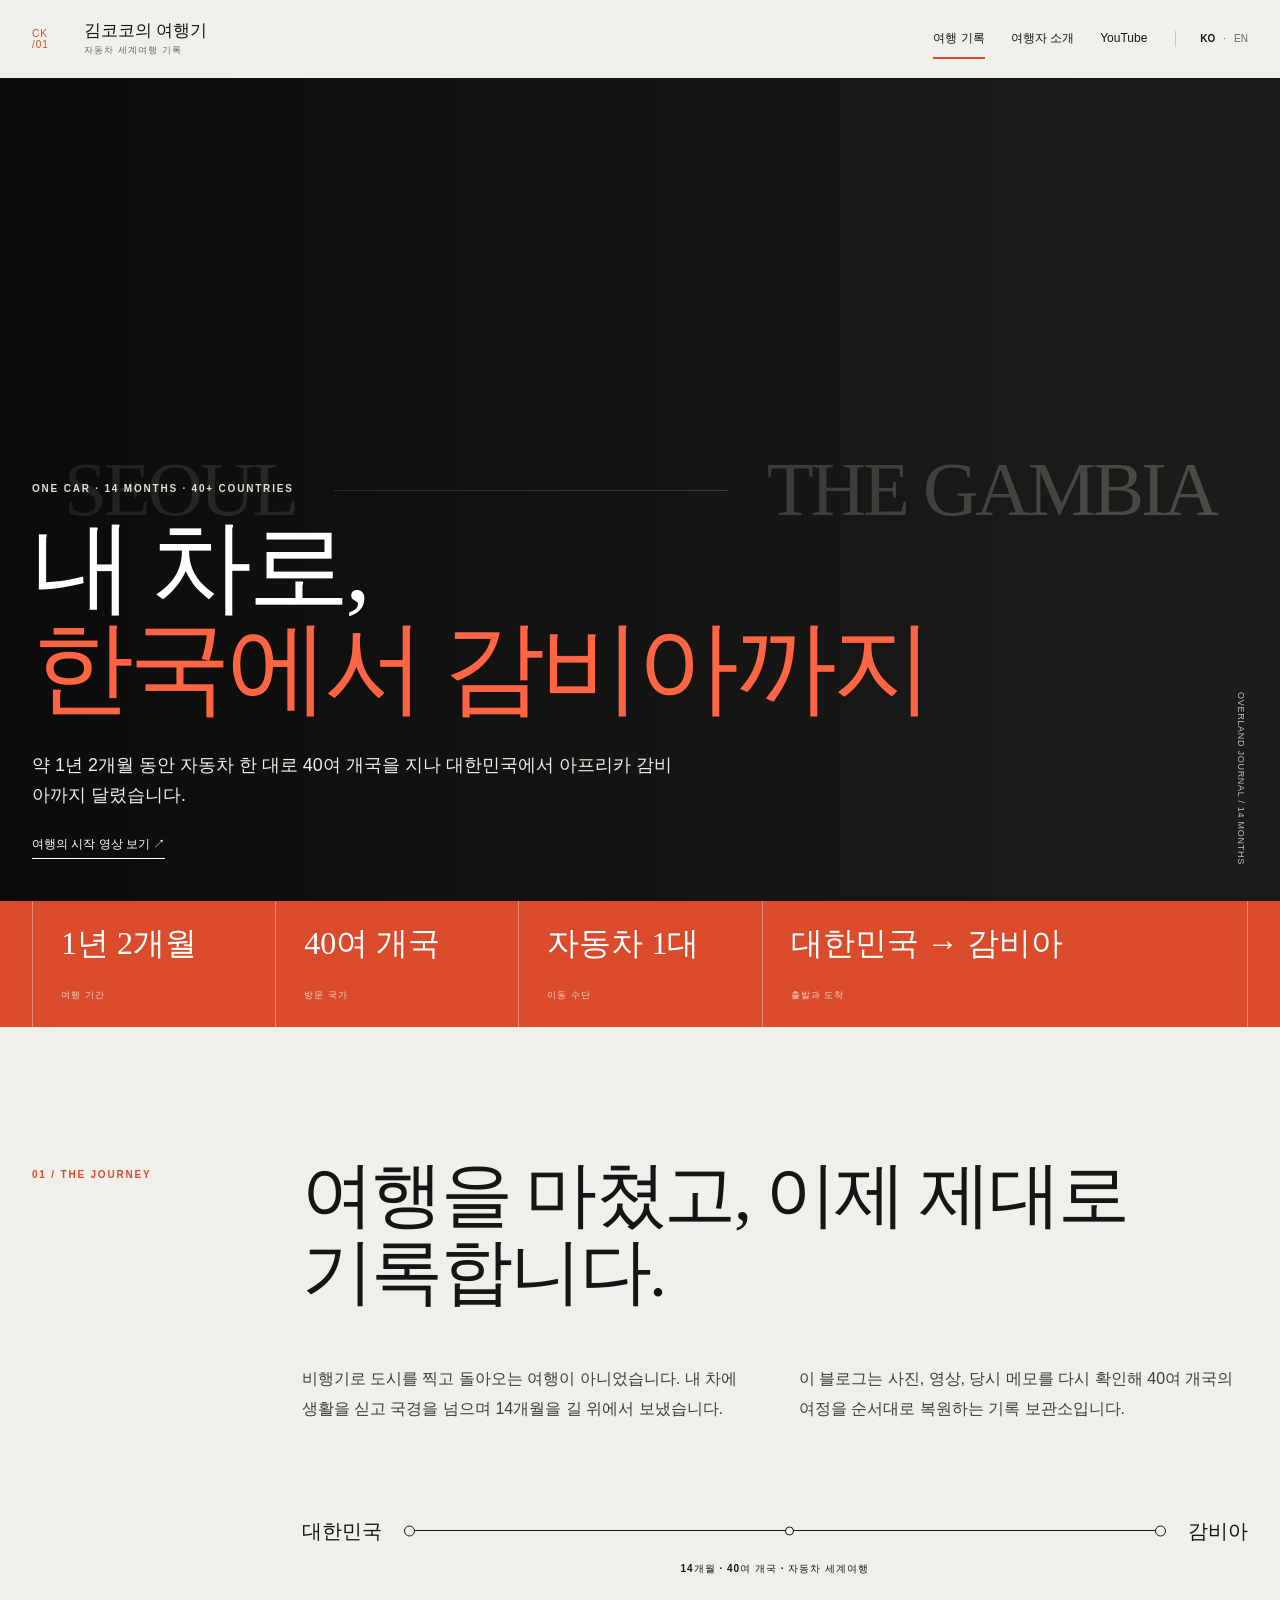
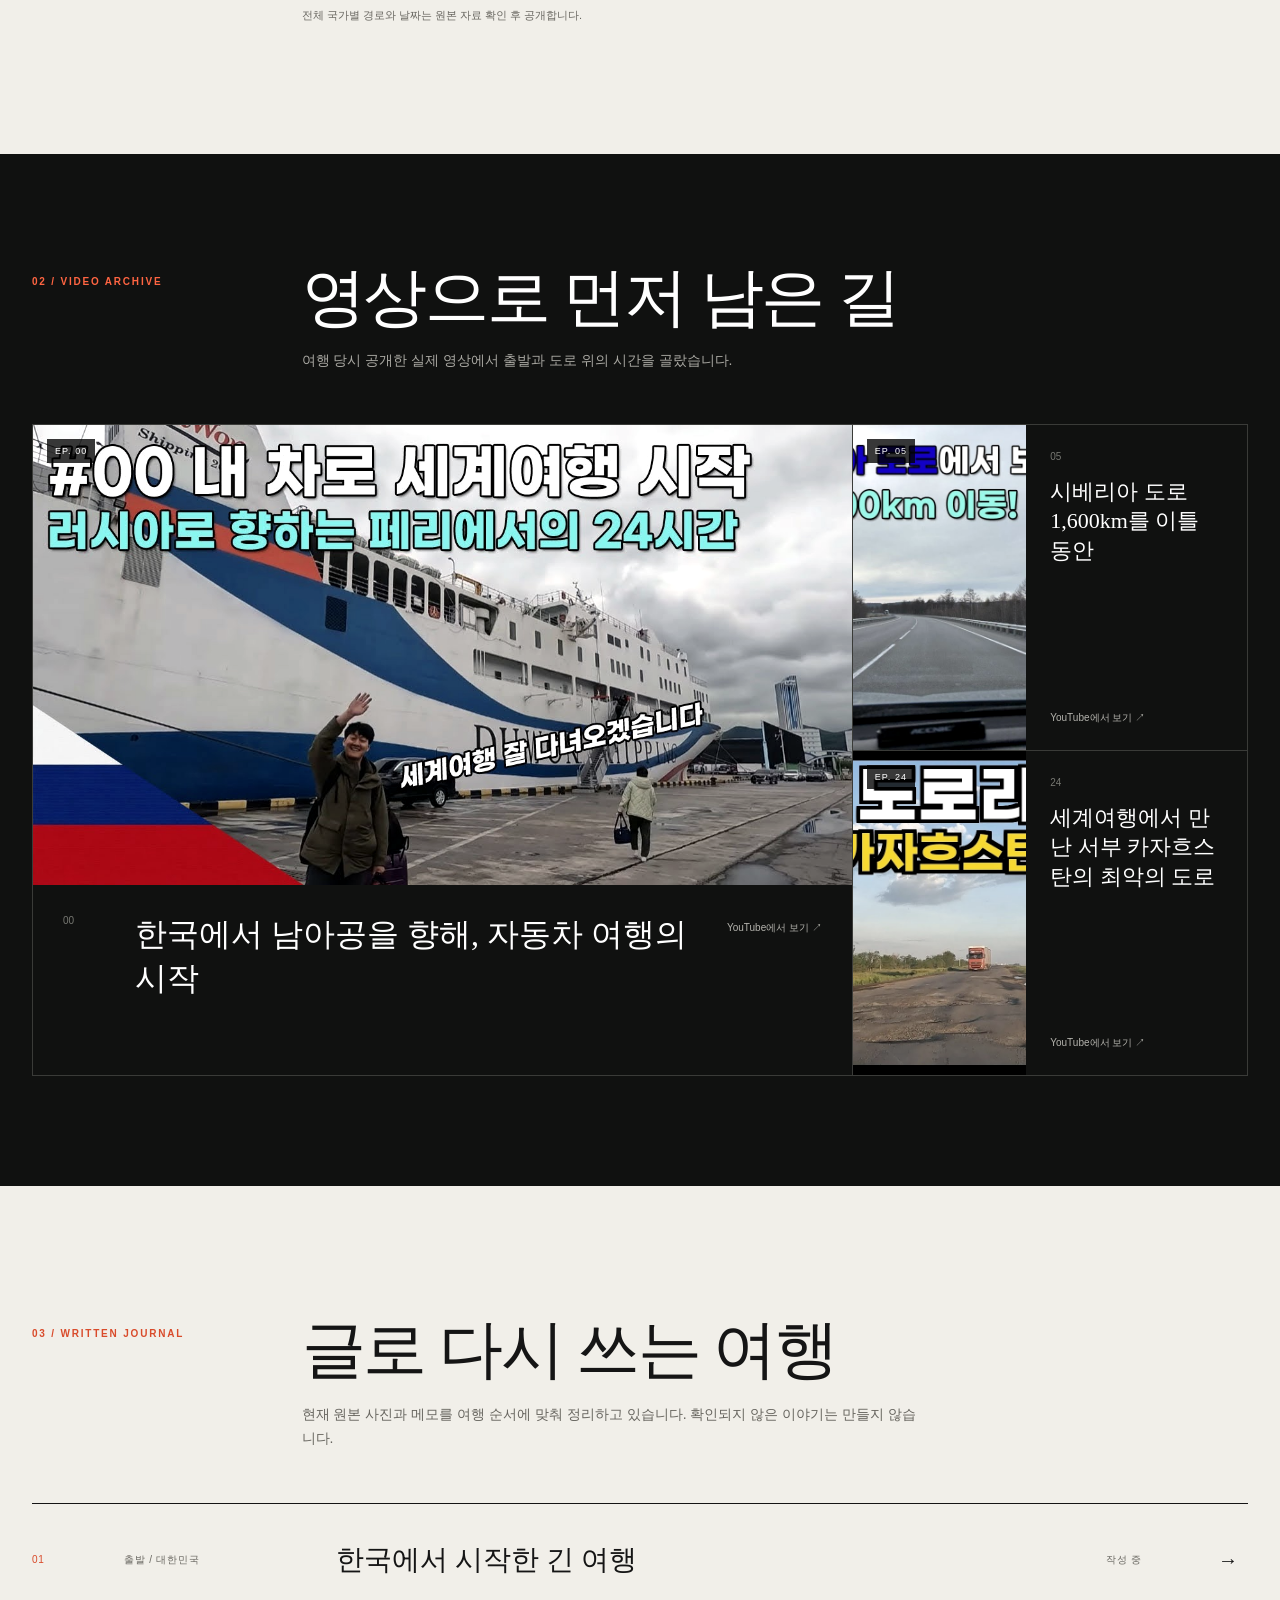
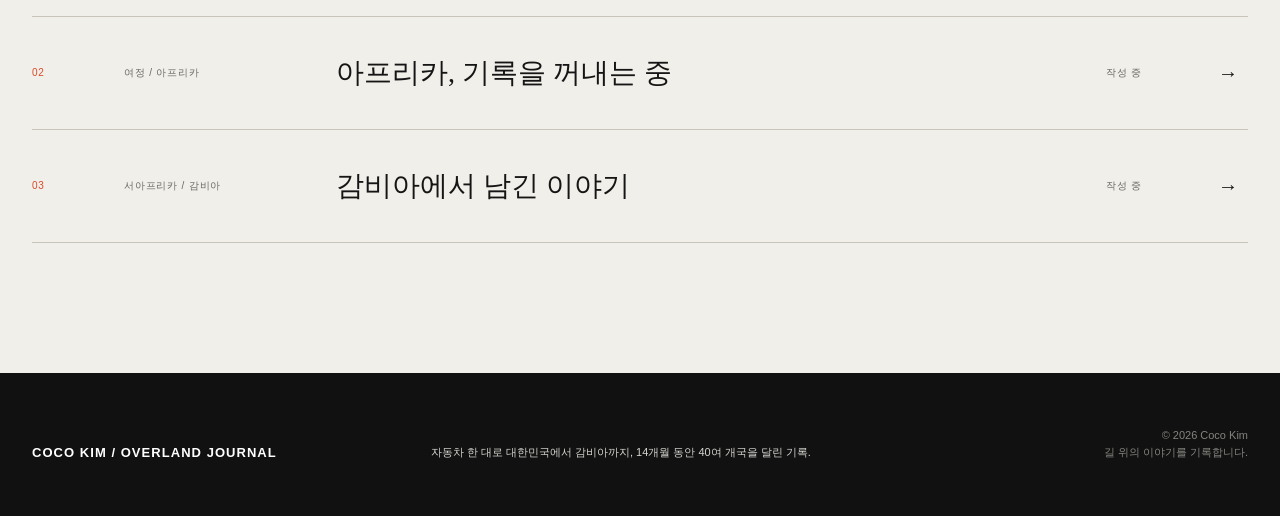
==== commit 6f10bc43: "deploy: 48ed5977055f307bc1f490e4cc7c1237ad99a2ce" ====
--- a/index.html
+++ b/index.html
@@ -1 +1 @@
-<!DOCTYPE html><html lang="ko"><head><meta charset="UTF-8"><meta name="viewport" content="width=device-width"><meta name="description" content="자동차로 약 1년 2개월 동안 대한민국에서 아프리카 감비아까지 40여 개국을 여행한 김코코의 기록"><meta name="theme-color" content="#f6f1e8"><meta property="og:title" content="김코코의 여행기"><meta property="og:description" content="자동차로 약 1년 2개월 동안 대한민국에서 아프리카 감비아까지 40여 개국을 여행한 김코코의 기록"><meta property="og:type" content="website"><meta property="og:url" content="https://cocokim1.github.io/"><link rel="canonical" href="https://cocokim1.github.io/"><link rel="alternate" hreflang="en" href="https://cocokim1.github.io/en/"><link rel="alternate" hreflang="ko" href="https://cocokim1.github.io/"><link rel="icon" href="/favicon.svg" type="image/svg+xml"><title>김코코의 여행기</title><link rel="stylesheet" href="/_astro/BaseLayout.DqGo-U21.css"></head><body><a class="skip-link" href="#content">본문으로 건너뛰기</a><header class="site-header"><div class="header-inner"><a class="brand" href="/" aria-label="김코코의 여행기 home"><span class="brand-index" aria-hidden="true">CK<br>/01</span><span><strong data-cms-key="global.brand.ko">김코코의 여행기</strong><small data-cms-key="global.tagline.ko">자동차 세계여행 기록</small></span></a><div class="header-actions"><nav aria-label="주요 메뉴"><a class="active" href="/" data-cms-key="global.nav.journal.ko">여행 기록</a><a href="/about/" data-cms-key="global.nav.about.ko">여행자 소개</a><a href="https://www.youtube.com/@CocoKimTravels" target="_blank" rel="noreferrer" data-cms-key="global.youtube.url" data-cms-attr="href">YouTube<span class="sr-only"> 새 창</span></a></nav><div class="language-switch" aria-label="언어 선택"><a class="active" href="#" lang="ko" aria-current="page">KO</a><span aria-hidden="true">·</span><a href="/en/" lang="en">EN</a></div></div></div></header><main id="content"><section class="journey-hero"><div class="hero-placeholder" aria-hidden="true" data-cms-key="home.hero.image" data-cms-attr="background"><span>SEOUL</span><i></i><span>THE GAMBIA</span></div><div class="hero-shade"></div><div class="hero-inner shell"><p class="hero-kicker" data-cms-key="home.hero.kicker">ONE CAR · 14 MONTHS · 40+ COUNTRIES</p><h1><span data-cms-key="home.hero.title.ko">내 차로,</span><br><em data-cms-key="home.hero.emphasis.ko">한국에서 감비아까지</em></h1><p class="hero-lead" data-cms-key="home.hero.lead.ko">약 1년 2개월 동안 자동차 한 대로 40여 개국을 지나 대한민국에서 아프리카 감비아까지 달렸습니다.</p><a class="text-link text-link-light" href="https://www.youtube.com/watch?v=zLHWSSAx2ds" target="_blank" rel="noreferrer" data-cms-key="home.hero.link" data-cms-attr="href"><span data-cms-key="home.hero.linkLabel.ko">여행의 시작 영상 보기</span> ↗</a><p class="image-credit" data-cms-key="home.hero.credit">OVERLAND JOURNAL / 14 MONTHS</p></div></section><section class="fact-strip" aria-label="여행 핵심 정보"><dl class="shell"><div><dt data-cms-key="home.fact.durationLabel.ko">여행 기간</dt><dd data-cms-key="home.fact.duration.ko">1년 2개월</dd></div><div><dt data-cms-key="home.fact.countriesLabel.ko">방문 국가</dt><dd data-cms-key="home.fact.countries.ko">40여 개국</dd></div><div><dt data-cms-key="home.fact.vehicleLabel.ko">이동 수단</dt><dd data-cms-key="home.fact.vehicle.ko">자동차 1대</dd></div><div><dt data-cms-key="home.fact.routeLabel.ko">출발과 도착</dt><dd data-cms-key="home.fact.route.ko">대한민국 → 감비아</dd></div></dl></section><section class="journey-statement shell"><p class="section-code">01 / <span data-cms-key="home.intro.label.ko">THE JOURNEY</span></p><div class="statement-body"><h2 data-cms-key="home.intro.title.ko">여행을 마쳤고, 이제 제대로 기록합니다.</h2><div class="statement-copy"><p data-cms-key="home.intro.p1.ko">비행기로 도시를 찍고 돌아오는 여행이 아니었습니다. 내 차에 생활을 싣고 국경을 넘으며 14개월을 길 위에서 보냈습니다.</p><p data-cms-key="home.intro.p2.ko">이 블로그는 사진, 영상, 당시 메모를 다시 확인해 40여 개국의 여정을 순서대로 복원하는 기록 보관소입니다.</p></div><div class="route-axis" aria-label="대한민국 → 감비아"><strong data-cms-key="home.route.start.ko">대한민국</strong><span><i></i></span><strong data-cms-key="home.route.end.ko">감비아</strong></div><p class="route-middle" data-cms-key="home.route.middle.ko">14개월 · 40여 개국 · 자동차 세계여행</p><p class="route-note" data-cms-key="home.route.note.ko">전체 국가별 경로와 날짜는 원본 자료 확인 후 공개합니다.</p></div></section><section class="video-archive"><div class="shell"><header class="archive-header"><p class="section-code">02 / <span data-cms-key="home.video.label.ko">VIDEO ARCHIVE</span></p><div><h2 data-cms-key="home.video.title.ko">영상으로 먼저 남은 길</h2><p data-cms-key="home.video.intro.ko">여행 당시 공개한 실제 영상에서 출발과 도로 위의 시간을 골랐습니다.</p></div></header><div class="video-grid"><article class="video-entry featured"><a href="https://www.youtube.com/watch?v=zLHWSSAx2ds" target="_blank" rel="noreferrer" data-cms-key="home.video.00.url" data-cms-attr="href"><div class="video-image"><img src="/images/journey/hero.jpg" alt="" loading="lazy" data-cms-key="home.video.00.image" data-cms-attr="src"><span>EP. 00</span></div><div class="video-copy"><p>00</p><h3 data-cms-key="home.video.00.title.ko">한국에서 남아공을 향해, 자동차 여행의 시작</h3><span><span data-cms-key="home.video.watch.ko">YouTube에서 보기</span> ↗</span></div></a></article><article class="video-entry"><a href="https://www.youtube.com/watch?v=GYE4Di8d1XQ" target="_blank" rel="noreferrer" data-cms-key="home.video.05.url" data-cms-attr="href"><div class="video-image"><img src="/images/journey/siberia.jpg" alt="" loading="lazy" data-cms-key="home.video.05.image" data-cms-attr="src"><span>EP. 05</span></div><div class="video-copy"><p>05</p><h3 data-cms-key="home.video.05.title.ko">시베리아 도로 1,600km를 이틀 동안</h3><span><span data-cms-key="home.video.watch.ko">YouTube에서 보기</span> ↗</span></div></a></article><article class="video-entry"><a href="https://www.youtube.com/watch?v=7oRPin5ScSc" target="_blank" rel="noreferrer" data-cms-key="home.video.24.url" data-cms-attr="href"><div class="video-image"><img src="/images/journey/road.jpg" alt="" loading="lazy" data-cms-key="home.video.24.image" data-cms-attr="src"><span>EP. 24</span></div><div class="video-copy"><p>24</p><h3 data-cms-key="home.video.24.title.ko">세계여행에서 만난 서부 카자흐스탄의 최악의 도로</h3><span><span data-cms-key="home.video.watch.ko">YouTube에서 보기</span> ↗</span></div></a></article></div></div></section><section class="written-journal shell" id="journey"><header class="journal-header"><p class="section-code">03 / <span data-cms-key="home.journal.label.ko">WRITTEN JOURNAL</span></p><div><h2 data-cms-key="home.journal.title.ko">글로 다시 쓰는 여행</h2><p data-cms-key="home.journal.note.ko">현재 원본 사진과 메모를 여행 순서에 맞춰 정리하고 있습니다. 확인되지 않은 이야기는 만들지 않습니다.</p></div></header><ol class="journal-list" data-cms-post-list><li><a href="/travel/00-journey-begins/" aria-label="한국에서 시작한 긴 여행 읽기"><span class="journal-number">01</span><span class="journal-place">출발 / 대한민국</span><span class="journal-title">한국에서 시작한 긴 여행</span><span class="journal-status">작성 중</span><span class="journal-arrow">→</span></a></li><li><a href="/travel/01-africa/" aria-label="아프리카, 기록을 꺼내는 중 읽기"><span class="journal-number">02</span><span class="journal-place">여정 / 아프리카</span><span class="journal-title">아프리카, 기록을 꺼내는 중</span><span class="journal-status">작성 중</span><span class="journal-arrow">→</span></a></li><li><a href="/travel/02-gambia/" aria-label="감비아에서 남긴 이야기 읽기"><span class="journal-number">03</span><span class="journal-place">서아프리카 / 감비아</span><span class="journal-title">감비아에서 남긴 이야기</span><span class="journal-status">작성 중</span><span class="journal-arrow">→</span></a></li></ol></section></main><footer class="site-footer"><div class="footer-inner"><p class="footer-wordmark" data-cms-key="global.footer.wordmark">COCO KIM / OVERLAND JOURNAL</p><p data-cms-key="global.footer.ko">자동차 한 대로 대한민국에서 감비아까지, 14개월 동안 40여 개국을 달린 기록.</p><p class="copyright">© 2026 Coco Kim<br><span data-cms-key="global.footer.copy.ko">길 위의 이야기를 기록합니다.</span></p></div></footer><script type="module" src="/_astro/BaseLayout.astro_astro_type_script_index_0_lang.C_z7uHTa.js"></script></body></html>+<!DOCTYPE html><html lang="ko"><head><meta charset="UTF-8"><meta name="viewport" content="width=device-width"><meta http-equiv="Content-Security-Policy" content="default-src 'self'; script-src 'self'; style-src 'self' 'unsafe-inline' https://fonts.googleapis.com; font-src 'self' https://fonts.gstatic.com data:; img-src 'self' data: blob: https://*.supabase.co; connect-src 'self' https://*.supabase.co wss://*.supabase.co; object-src 'none'; frame-src 'none'; base-uri 'self'; form-action 'self'; upgrade-insecure-requests"><meta name="description" content="자동차로 약 1년 2개월 동안 대한민국에서 아프리카 감비아까지 40여 개국을 여행한 김코코의 기록"><meta name="theme-color" content="#f6f1e8"><meta property="og:title" content="김코코의 여행기"><meta property="og:description" content="자동차로 약 1년 2개월 동안 대한민국에서 아프리카 감비아까지 40여 개국을 여행한 김코코의 기록"><meta property="og:type" content="website"><meta property="og:url" content="https://cocokim1.github.io/"><link rel="canonical" href="https://cocokim1.github.io/"><link rel="alternate" hreflang="en" href="https://cocokim1.github.io/en/"><link rel="alternate" hreflang="ko" href="https://cocokim1.github.io/"><link rel="icon" href="/favicon.svg" type="image/svg+xml"><title>김코코의 여행기</title><link rel="stylesheet" href="/_astro/BaseLayout.DqGo-U21.css"></head><body><a class="skip-link" href="#content">본문으로 건너뛰기</a><header class="site-header"><div class="header-inner"><a class="brand" href="/" aria-label="김코코의 여행기 home"><span class="brand-index" aria-hidden="true">CK<br>/01</span><span><strong data-cms-key="global.brand.ko">김코코의 여행기</strong><small data-cms-key="global.tagline.ko">자동차 세계여행 기록</small></span></a><div class="header-actions"><nav aria-label="주요 메뉴"><a class="active" href="/" data-cms-key="global.nav.journal.ko">여행 기록</a><a href="/about/" data-cms-key="global.nav.about.ko">여행자 소개</a><a href="https://www.youtube.com/@CocoKimTravels" target="_blank" rel="noreferrer" data-cms-key="global.youtube.url" data-cms-attr="href">YouTube<span class="sr-only"> 새 창</span></a></nav><div class="language-switch" aria-label="언어 선택"><a class="active" href="#" lang="ko" aria-current="page">KO</a><span aria-hidden="true">·</span><a href="/en/" lang="en">EN</a></div></div></div></header><main id="content"><section class="journey-hero"><div class="hero-placeholder" aria-hidden="true" data-cms-key="home.hero.image" data-cms-attr="background"><span>SEOUL</span><i></i><span>THE GAMBIA</span></div><div class="hero-shade"></div><div class="hero-inner shell"><p class="hero-kicker" data-cms-key="home.hero.kicker">ONE CAR · 14 MONTHS · 40+ COUNTRIES</p><h1><span data-cms-key="home.hero.title.ko">내 차로,</span><br><em data-cms-key="home.hero.emphasis.ko">한국에서 감비아까지</em></h1><p class="hero-lead" data-cms-key="home.hero.lead.ko">약 1년 2개월 동안 자동차 한 대로 40여 개국을 지나 대한민국에서 아프리카 감비아까지 달렸습니다.</p><a class="text-link text-link-light" href="https://www.youtube.com/watch?v=zLHWSSAx2ds" target="_blank" rel="noreferrer" data-cms-key="home.hero.link" data-cms-attr="href"><span data-cms-key="home.hero.linkLabel.ko">여행의 시작 영상 보기</span> ↗</a><p class="image-credit" data-cms-key="home.hero.credit">OVERLAND JOURNAL / 14 MONTHS</p></div></section><section class="fact-strip" aria-label="여행 핵심 정보"><dl class="shell"><div><dt data-cms-key="home.fact.durationLabel.ko">여행 기간</dt><dd data-cms-key="home.fact.duration.ko">1년 2개월</dd></div><div><dt data-cms-key="home.fact.countriesLabel.ko">방문 국가</dt><dd data-cms-key="home.fact.countries.ko">40여 개국</dd></div><div><dt data-cms-key="home.fact.vehicleLabel.ko">이동 수단</dt><dd data-cms-key="home.fact.vehicle.ko">자동차 1대</dd></div><div><dt data-cms-key="home.fact.routeLabel.ko">출발과 도착</dt><dd data-cms-key="home.fact.route.ko">대한민국 → 감비아</dd></div></dl></section><section class="journey-statement shell"><p class="section-code">01 / <span data-cms-key="home.intro.label.ko">THE JOURNEY</span></p><div class="statement-body"><h2 data-cms-key="home.intro.title.ko">여행을 마쳤고, 이제 제대로 기록합니다.</h2><div class="statement-copy"><p data-cms-key="home.intro.p1.ko">비행기로 도시를 찍고 돌아오는 여행이 아니었습니다. 내 차에 생활을 싣고 국경을 넘으며 14개월을 길 위에서 보냈습니다.</p><p data-cms-key="home.intro.p2.ko">이 블로그는 사진, 영상, 당시 메모를 다시 확인해 40여 개국의 여정을 순서대로 복원하는 기록 보관소입니다.</p></div><div class="route-axis" aria-label="대한민국 → 감비아"><strong data-cms-key="home.route.start.ko">대한민국</strong><span><i></i></span><strong data-cms-key="home.route.end.ko">감비아</strong></div><p class="route-middle" data-cms-key="home.route.middle.ko">14개월 · 40여 개국 · 자동차 세계여행</p><p class="route-note" data-cms-key="home.route.note.ko">전체 국가별 경로와 날짜는 원본 자료 확인 후 공개합니다.</p></div></section><section class="video-archive"><div class="shell"><header class="archive-header"><p class="section-code">02 / <span data-cms-key="home.video.label.ko">VIDEO ARCHIVE</span></p><div><h2 data-cms-key="home.video.title.ko">영상으로 먼저 남은 길</h2><p data-cms-key="home.video.intro.ko">여행 당시 공개한 실제 영상에서 출발과 도로 위의 시간을 골랐습니다.</p></div></header><div class="video-grid"><article class="video-entry featured"><a href="https://www.youtube.com/watch?v=zLHWSSAx2ds" target="_blank" rel="noreferrer" data-cms-key="home.video.00.url" data-cms-attr="href"><div class="video-image"><img src="/images/journey/hero.jpg" alt="" loading="lazy" data-cms-key="home.video.00.image" data-cms-attr="src"><span>EP. 00</span></div><div class="video-copy"><p>00</p><h3 data-cms-key="home.video.00.title.ko">한국에서 남아공을 향해, 자동차 여행의 시작</h3><span><span data-cms-key="home.video.watch.ko">YouTube에서 보기</span> ↗</span></div></a></article><article class="video-entry"><a href="https://www.youtube.com/watch?v=GYE4Di8d1XQ" target="_blank" rel="noreferrer" data-cms-key="home.video.05.url" data-cms-attr="href"><div class="video-image"><img src="/images/journey/siberia.jpg" alt="" loading="lazy" data-cms-key="home.video.05.image" data-cms-attr="src"><span>EP. 05</span></div><div class="video-copy"><p>05</p><h3 data-cms-key="home.video.05.title.ko">시베리아 도로 1,600km를 이틀 동안</h3><span><span data-cms-key="home.video.watch.ko">YouTube에서 보기</span> ↗</span></div></a></article><article class="video-entry"><a href="https://www.youtube.com/watch?v=7oRPin5ScSc" target="_blank" rel="noreferrer" data-cms-key="home.video.24.url" data-cms-attr="href"><div class="video-image"><img src="/images/journey/road.jpg" alt="" loading="lazy" data-cms-key="home.video.24.image" data-cms-attr="src"><span>EP. 24</span></div><div class="video-copy"><p>24</p><h3 data-cms-key="home.video.24.title.ko">세계여행에서 만난 서부 카자흐스탄의 최악의 도로</h3><span><span data-cms-key="home.video.watch.ko">YouTube에서 보기</span> ↗</span></div></a></article></div></div></section><section class="written-journal shell" id="journey"><header class="journal-header"><p class="section-code">03 / <span data-cms-key="home.journal.label.ko">WRITTEN JOURNAL</span></p><div><h2 data-cms-key="home.journal.title.ko">글로 다시 쓰는 여행</h2><p data-cms-key="home.journal.note.ko">현재 원본 사진과 메모를 여행 순서에 맞춰 정리하고 있습니다. 확인되지 않은 이야기는 만들지 않습니다.</p></div></header><ol class="journal-list" data-cms-post-list><li><a href="/travel/00-journey-begins/" aria-label="한국에서 시작한 긴 여행 읽기"><span class="journal-number">01</span><span class="journal-place">출발 / 대한민국</span><span class="journal-title">한국에서 시작한 긴 여행</span><span class="journal-status">작성 중</span><span class="journal-arrow">→</span></a></li><li><a href="/travel/01-africa/" aria-label="아프리카, 기록을 꺼내는 중 읽기"><span class="journal-number">02</span><span class="journal-place">여정 / 아프리카</span><span class="journal-title">아프리카, 기록을 꺼내는 중</span><span class="journal-status">작성 중</span><span class="journal-arrow">→</span></a></li><li><a href="/travel/02-gambia/" aria-label="감비아에서 남긴 이야기 읽기"><span class="journal-number">03</span><span class="journal-place">서아프리카 / 감비아</span><span class="journal-title">감비아에서 남긴 이야기</span><span class="journal-status">작성 중</span><span class="journal-arrow">→</span></a></li></ol></section></main><footer class="site-footer"><div class="footer-inner"><p class="footer-wordmark" data-cms-key="global.footer.wordmark">COCO KIM / OVERLAND JOURNAL</p><p data-cms-key="global.footer.ko">자동차 한 대로 대한민국에서 감비아까지, 14개월 동안 40여 개국을 달린 기록.</p><p class="copyright">© 2026 Coco Kim<br><span data-cms-key="global.footer.copy.ko">길 위의 이야기를 기록합니다.</span></p></div></footer><script type="module" src="/_astro/BaseLayout.astro_astro_type_script_index_0_lang.kj-mXx6P.js"></script></body></html>
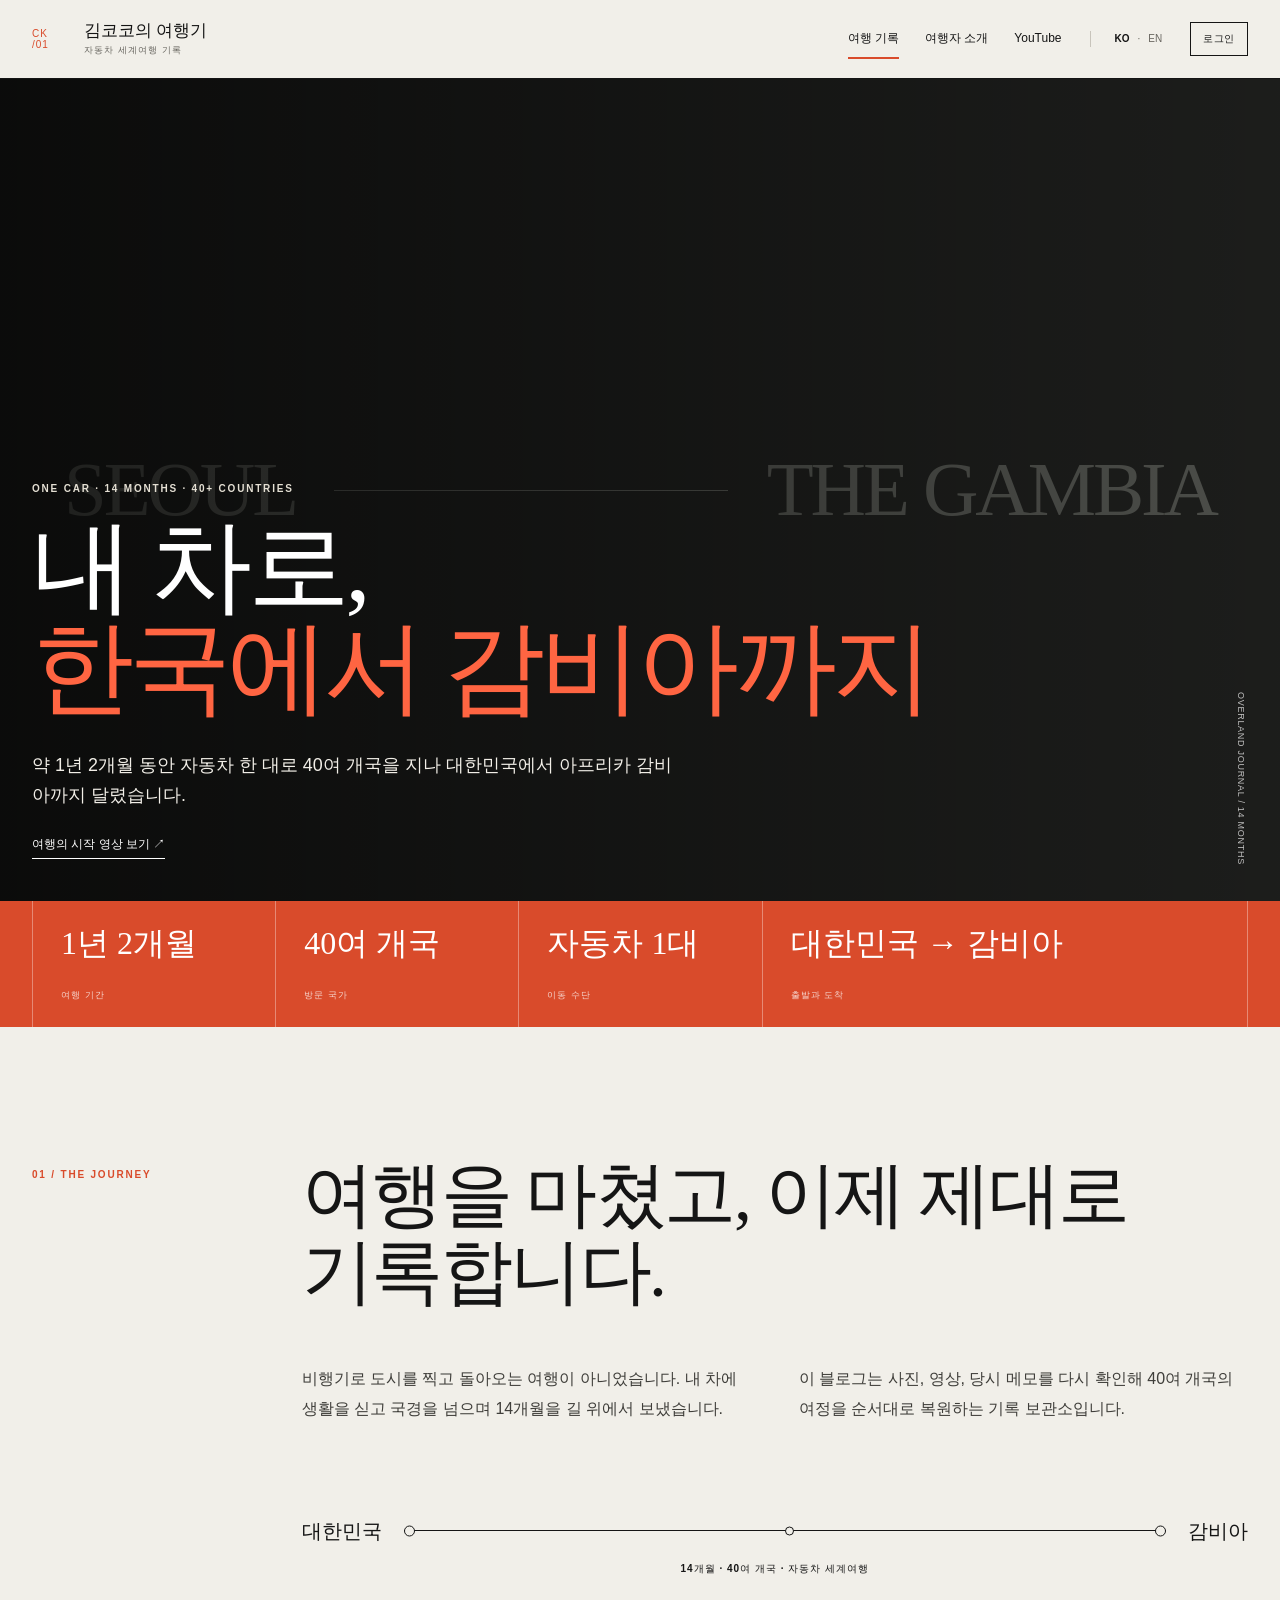
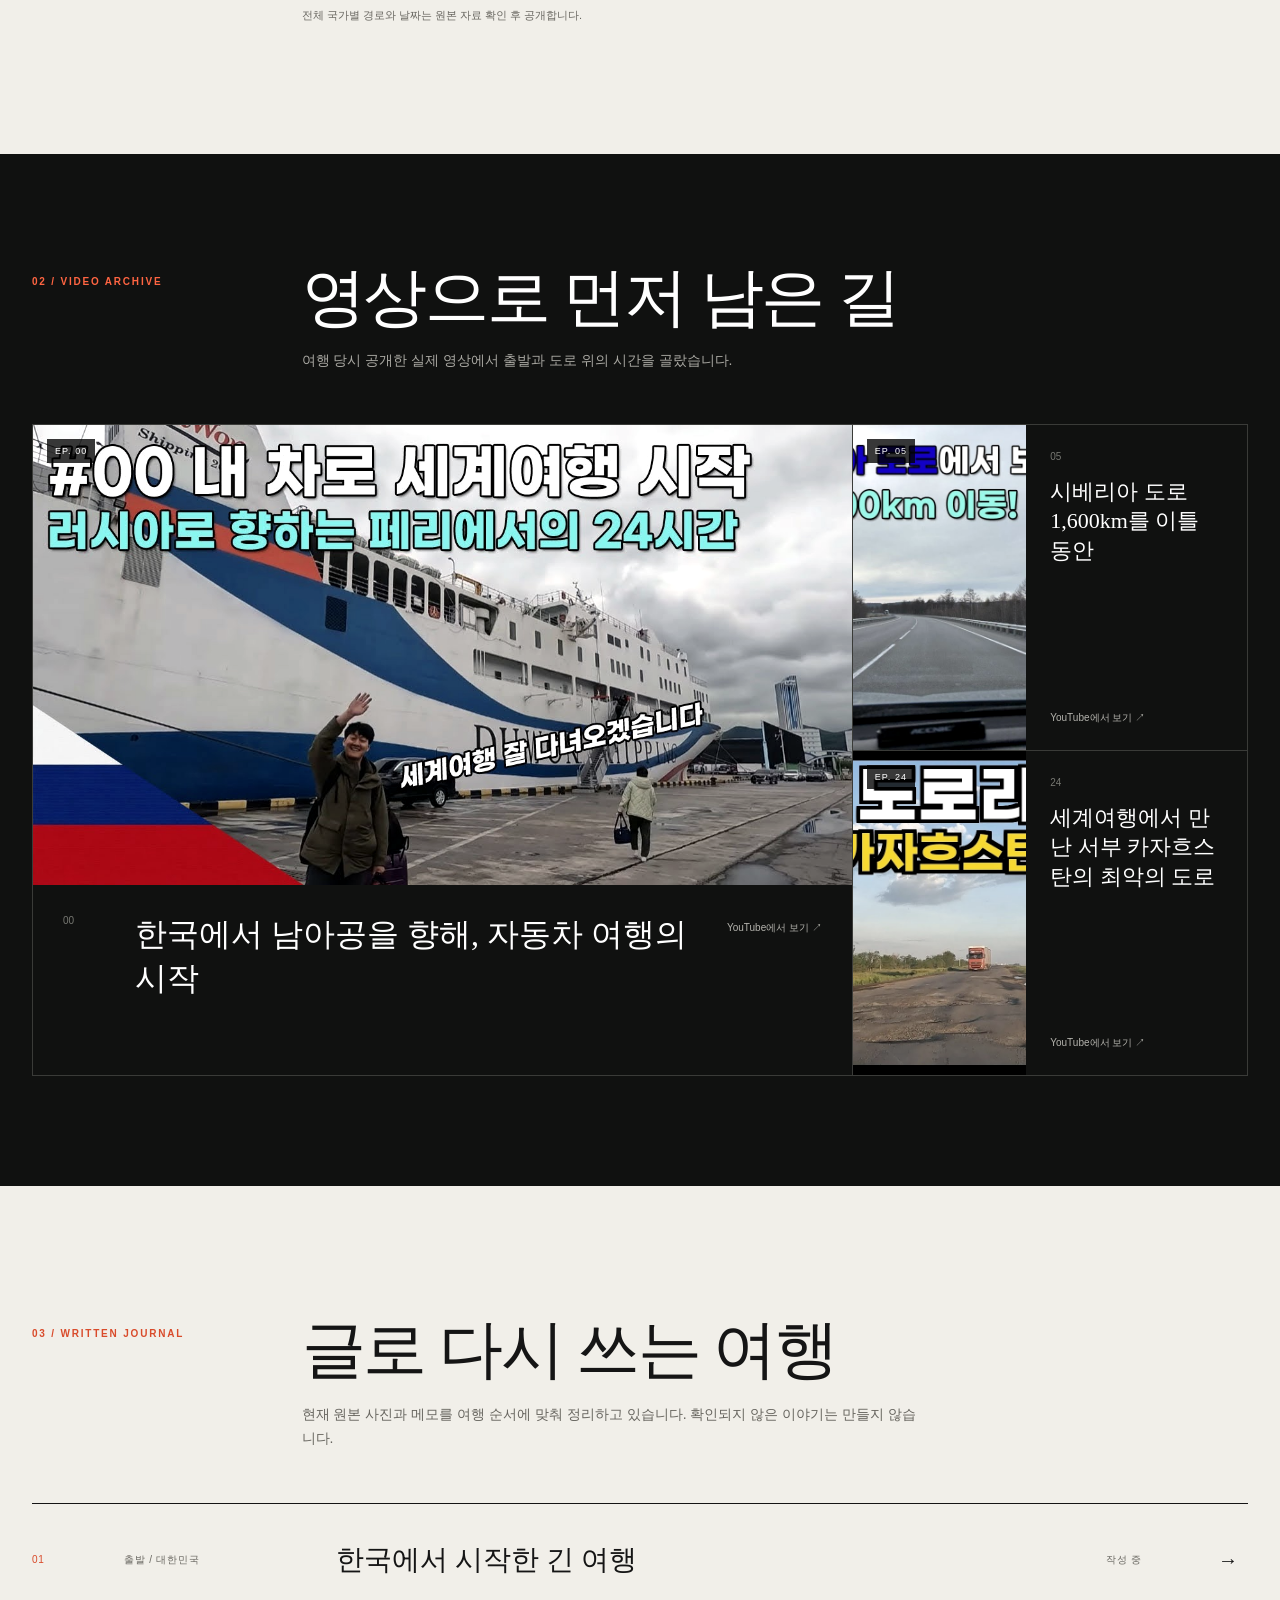
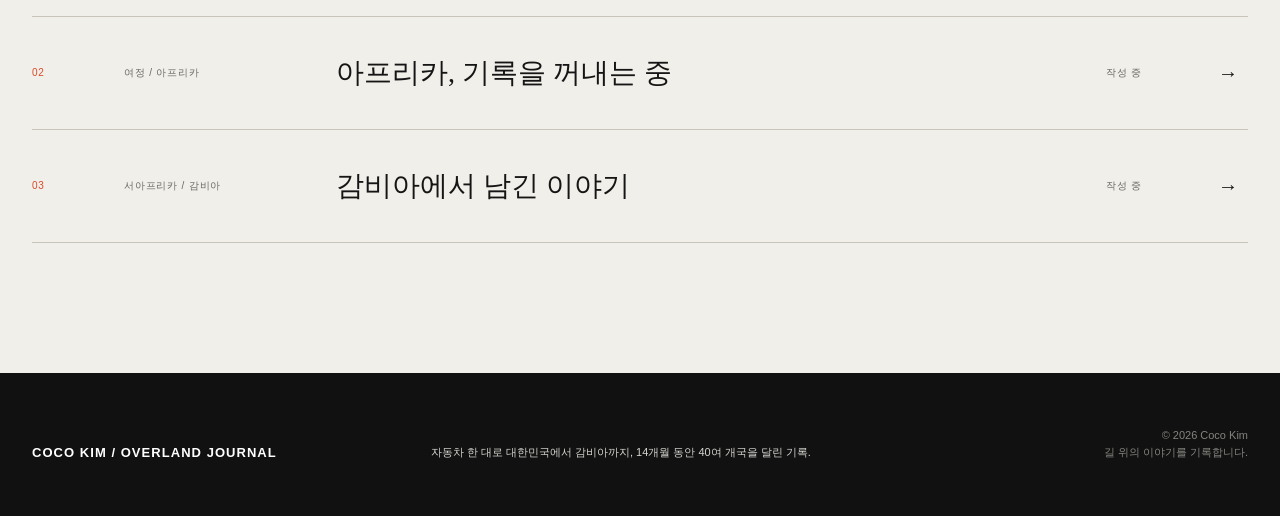
==== commit 09525829: "deploy: b18ff4e1e049eeac662401d92720bfaf40cf9271" ====
--- a/index.html
+++ b/index.html
@@ -1 +1 @@
-<!DOCTYPE html><html lang="ko"><head><meta charset="UTF-8"><meta name="viewport" content="width=device-width"><meta http-equiv="Content-Security-Policy" content="default-src 'self'; script-src 'self'; style-src 'self' 'unsafe-inline' https://fonts.googleapis.com; font-src 'self' https://fonts.gstatic.com data:; img-src 'self' data: blob: https://*.supabase.co; connect-src 'self' https://*.supabase.co wss://*.supabase.co; object-src 'none'; frame-src 'none'; base-uri 'self'; form-action 'self'; upgrade-insecure-requests"><meta name="description" content="자동차로 약 1년 2개월 동안 대한민국에서 아프리카 감비아까지 40여 개국을 여행한 김코코의 기록"><meta name="theme-color" content="#f6f1e8"><meta property="og:title" content="김코코의 여행기"><meta property="og:description" content="자동차로 약 1년 2개월 동안 대한민국에서 아프리카 감비아까지 40여 개국을 여행한 김코코의 기록"><meta property="og:type" content="website"><meta property="og:url" content="https://cocokim1.github.io/"><link rel="canonical" href="https://cocokim1.github.io/"><link rel="alternate" hreflang="en" href="https://cocokim1.github.io/en/"><link rel="alternate" hreflang="ko" href="https://cocokim1.github.io/"><link rel="icon" href="/favicon.svg" type="image/svg+xml"><title>김코코의 여행기</title><link rel="stylesheet" href="/_astro/BaseLayout.DqGo-U21.css"></head><body><a class="skip-link" href="#content">본문으로 건너뛰기</a><header class="site-header"><div class="header-inner"><a class="brand" href="/" aria-label="김코코의 여행기 home"><span class="brand-index" aria-hidden="true">CK<br>/01</span><span><strong data-cms-key="global.brand.ko">김코코의 여행기</strong><small data-cms-key="global.tagline.ko">자동차 세계여행 기록</small></span></a><div class="header-actions"><nav aria-label="주요 메뉴"><a class="active" href="/" data-cms-key="global.nav.journal.ko">여행 기록</a><a href="/about/" data-cms-key="global.nav.about.ko">여행자 소개</a><a href="https://www.youtube.com/@CocoKimTravels" target="_blank" rel="noreferrer" data-cms-key="global.youtube.url" data-cms-attr="href">YouTube<span class="sr-only"> 새 창</span></a></nav><div class="language-switch" aria-label="언어 선택"><a class="active" href="#" lang="ko" aria-current="page">KO</a><span aria-hidden="true">·</span><a href="/en/" lang="en">EN</a></div></div></div></header><main id="content"><section class="journey-hero"><div class="hero-placeholder" aria-hidden="true" data-cms-key="home.hero.image" data-cms-attr="background"><span>SEOUL</span><i></i><span>THE GAMBIA</span></div><div class="hero-shade"></div><div class="hero-inner shell"><p class="hero-kicker" data-cms-key="home.hero.kicker">ONE CAR · 14 MONTHS · 40+ COUNTRIES</p><h1><span data-cms-key="home.hero.title.ko">내 차로,</span><br><em data-cms-key="home.hero.emphasis.ko">한국에서 감비아까지</em></h1><p class="hero-lead" data-cms-key="home.hero.lead.ko">약 1년 2개월 동안 자동차 한 대로 40여 개국을 지나 대한민국에서 아프리카 감비아까지 달렸습니다.</p><a class="text-link text-link-light" href="https://www.youtube.com/watch?v=zLHWSSAx2ds" target="_blank" rel="noreferrer" data-cms-key="home.hero.link" data-cms-attr="href"><span data-cms-key="home.hero.linkLabel.ko">여행의 시작 영상 보기</span> ↗</a><p class="image-credit" data-cms-key="home.hero.credit">OVERLAND JOURNAL / 14 MONTHS</p></div></section><section class="fact-strip" aria-label="여행 핵심 정보"><dl class="shell"><div><dt data-cms-key="home.fact.durationLabel.ko">여행 기간</dt><dd data-cms-key="home.fact.duration.ko">1년 2개월</dd></div><div><dt data-cms-key="home.fact.countriesLabel.ko">방문 국가</dt><dd data-cms-key="home.fact.countries.ko">40여 개국</dd></div><div><dt data-cms-key="home.fact.vehicleLabel.ko">이동 수단</dt><dd data-cms-key="home.fact.vehicle.ko">자동차 1대</dd></div><div><dt data-cms-key="home.fact.routeLabel.ko">출발과 도착</dt><dd data-cms-key="home.fact.route.ko">대한민국 → 감비아</dd></div></dl></section><section class="journey-statement shell"><p class="section-code">01 / <span data-cms-key="home.intro.label.ko">THE JOURNEY</span></p><div class="statement-body"><h2 data-cms-key="home.intro.title.ko">여행을 마쳤고, 이제 제대로 기록합니다.</h2><div class="statement-copy"><p data-cms-key="home.intro.p1.ko">비행기로 도시를 찍고 돌아오는 여행이 아니었습니다. 내 차에 생활을 싣고 국경을 넘으며 14개월을 길 위에서 보냈습니다.</p><p data-cms-key="home.intro.p2.ko">이 블로그는 사진, 영상, 당시 메모를 다시 확인해 40여 개국의 여정을 순서대로 복원하는 기록 보관소입니다.</p></div><div class="route-axis" aria-label="대한민국 → 감비아"><strong data-cms-key="home.route.start.ko">대한민국</strong><span><i></i></span><strong data-cms-key="home.route.end.ko">감비아</strong></div><p class="route-middle" data-cms-key="home.route.middle.ko">14개월 · 40여 개국 · 자동차 세계여행</p><p class="route-note" data-cms-key="home.route.note.ko">전체 국가별 경로와 날짜는 원본 자료 확인 후 공개합니다.</p></div></section><section class="video-archive"><div class="shell"><header class="archive-header"><p class="section-code">02 / <span data-cms-key="home.video.label.ko">VIDEO ARCHIVE</span></p><div><h2 data-cms-key="home.video.title.ko">영상으로 먼저 남은 길</h2><p data-cms-key="home.video.intro.ko">여행 당시 공개한 실제 영상에서 출발과 도로 위의 시간을 골랐습니다.</p></div></header><div class="video-grid"><article class="video-entry featured"><a href="https://www.youtube.com/watch?v=zLHWSSAx2ds" target="_blank" rel="noreferrer" data-cms-key="home.video.00.url" data-cms-attr="href"><div class="video-image"><img src="/images/journey/hero.jpg" alt="" loading="lazy" data-cms-key="home.video.00.image" data-cms-attr="src"><span>EP. 00</span></div><div class="video-copy"><p>00</p><h3 data-cms-key="home.video.00.title.ko">한국에서 남아공을 향해, 자동차 여행의 시작</h3><span><span data-cms-key="home.video.watch.ko">YouTube에서 보기</span> ↗</span></div></a></article><article class="video-entry"><a href="https://www.youtube.com/watch?v=GYE4Di8d1XQ" target="_blank" rel="noreferrer" data-cms-key="home.video.05.url" data-cms-attr="href"><div class="video-image"><img src="/images/journey/siberia.jpg" alt="" loading="lazy" data-cms-key="home.video.05.image" data-cms-attr="src"><span>EP. 05</span></div><div class="video-copy"><p>05</p><h3 data-cms-key="home.video.05.title.ko">시베리아 도로 1,600km를 이틀 동안</h3><span><span data-cms-key="home.video.watch.ko">YouTube에서 보기</span> ↗</span></div></a></article><article class="video-entry"><a href="https://www.youtube.com/watch?v=7oRPin5ScSc" target="_blank" rel="noreferrer" data-cms-key="home.video.24.url" data-cms-attr="href"><div class="video-image"><img src="/images/journey/road.jpg" alt="" loading="lazy" data-cms-key="home.video.24.image" data-cms-attr="src"><span>EP. 24</span></div><div class="video-copy"><p>24</p><h3 data-cms-key="home.video.24.title.ko">세계여행에서 만난 서부 카자흐스탄의 최악의 도로</h3><span><span data-cms-key="home.video.watch.ko">YouTube에서 보기</span> ↗</span></div></a></article></div></div></section><section class="written-journal shell" id="journey"><header class="journal-header"><p class="section-code">03 / <span data-cms-key="home.journal.label.ko">WRITTEN JOURNAL</span></p><div><h2 data-cms-key="home.journal.title.ko">글로 다시 쓰는 여행</h2><p data-cms-key="home.journal.note.ko">현재 원본 사진과 메모를 여행 순서에 맞춰 정리하고 있습니다. 확인되지 않은 이야기는 만들지 않습니다.</p></div></header><ol class="journal-list" data-cms-post-list><li><a href="/travel/00-journey-begins/" aria-label="한국에서 시작한 긴 여행 읽기"><span class="journal-number">01</span><span class="journal-place">출발 / 대한민국</span><span class="journal-title">한국에서 시작한 긴 여행</span><span class="journal-status">작성 중</span><span class="journal-arrow">→</span></a></li><li><a href="/travel/01-africa/" aria-label="아프리카, 기록을 꺼내는 중 읽기"><span class="journal-number">02</span><span class="journal-place">여정 / 아프리카</span><span class="journal-title">아프리카, 기록을 꺼내는 중</span><span class="journal-status">작성 중</span><span class="journal-arrow">→</span></a></li><li><a href="/travel/02-gambia/" aria-label="감비아에서 남긴 이야기 읽기"><span class="journal-number">03</span><span class="journal-place">서아프리카 / 감비아</span><span class="journal-title">감비아에서 남긴 이야기</span><span class="journal-status">작성 중</span><span class="journal-arrow">→</span></a></li></ol></section></main><footer class="site-footer"><div class="footer-inner"><p class="footer-wordmark" data-cms-key="global.footer.wordmark">COCO KIM / OVERLAND JOURNAL</p><p data-cms-key="global.footer.ko">자동차 한 대로 대한민국에서 감비아까지, 14개월 동안 40여 개국을 달린 기록.</p><p class="copyright">© 2026 Coco Kim<br><span data-cms-key="global.footer.copy.ko">길 위의 이야기를 기록합니다.</span></p></div></footer><script type="module" src="/_astro/BaseLayout.astro_astro_type_script_index_0_lang.kj-mXx6P.js"></script></body></html>+<!DOCTYPE html><html lang="ko"><head><meta charset="UTF-8"><meta name="viewport" content="width=device-width"><meta http-equiv="Content-Security-Policy" content="default-src 'self'; script-src 'self'; style-src 'self' 'unsafe-inline' https://fonts.googleapis.com; font-src 'self' https://fonts.gstatic.com; img-src 'self' data: https://*.supabase.co; connect-src 'self' https://*.supabase.co wss://*.supabase.co; object-src 'none'; frame-src 'none'; base-uri 'self'; form-action 'self'; upgrade-insecure-requests"><meta name="description" content="자동차로 약 1년 2개월 동안 대한민국에서 아프리카 감비아까지 40여 개국을 여행한 김코코의 기록"><meta name="theme-color" content="#f6f1e8"><meta property="og:title" content="김코코의 여행기"><meta property="og:description" content="자동차로 약 1년 2개월 동안 대한민국에서 아프리카 감비아까지 40여 개국을 여행한 김코코의 기록"><meta property="og:type" content="website"><meta property="og:url" content="https://cocokim1.github.io/"><link rel="canonical" href="https://cocokim1.github.io/"><link rel="alternate" hreflang="en" href="https://cocokim1.github.io/en/"><link rel="alternate" hreflang="ko" href="https://cocokim1.github.io/"><link rel="icon" href="/favicon.svg" type="image/svg+xml"><title>김코코의 여행기</title><link rel="stylesheet" href="/_astro/BaseLayout.D7wBekHf.css"></head><body><a class="skip-link" href="#content">본문으로 건너뛰기</a><header class="site-header"><div class="header-inner"><a class="brand" href="/" aria-label="김코코의 여행기 home"><span class="brand-index" aria-hidden="true">CK<br>/01</span><span><strong data-cms-key="global.brand.ko">김코코의 여행기</strong><small data-cms-key="global.tagline.ko">자동차 세계여행 기록</small></span></a><div class="header-actions"><nav aria-label="주요 메뉴"><a class="active" href="/" data-cms-key="global.nav.journal.ko">여행 기록</a><a href="/about/" data-cms-key="global.nav.about.ko">여행자 소개</a><a href="https://www.youtube.com/@CocoKimTravels" target="_blank" rel="noreferrer" data-cms-key="global.youtube.url" data-cms-attr="href">YouTube<span class="sr-only"> 새 창</span></a></nav><div class="language-switch" aria-label="언어 선택"><a class="active" href="#" lang="ko" aria-current="page">KO</a><span aria-hidden="true">·</span><a href="/en/" lang="en">EN</a></div><a class="admin-entry" href="/admin/" aria-label="관리자 로그인">로그인</a></div></div></header><main id="content"><section class="journey-hero"><div class="hero-placeholder" aria-hidden="true" data-cms-key="home.hero.image" data-cms-attr="background"><span>SEOUL</span><i></i><span>THE GAMBIA</span></div><div class="hero-shade"></div><div class="hero-inner shell"><p class="hero-kicker" data-cms-key="home.hero.kicker">ONE CAR · 14 MONTHS · 40+ COUNTRIES</p><h1><span data-cms-key="home.hero.title.ko">내 차로,</span><br><em data-cms-key="home.hero.emphasis.ko">한국에서 감비아까지</em></h1><p class="hero-lead" data-cms-key="home.hero.lead.ko">약 1년 2개월 동안 자동차 한 대로 40여 개국을 지나 대한민국에서 아프리카 감비아까지 달렸습니다.</p><a class="text-link text-link-light" href="https://www.youtube.com/watch?v=zLHWSSAx2ds" target="_blank" rel="noreferrer" data-cms-key="home.hero.link" data-cms-attr="href"><span data-cms-key="home.hero.linklabel.ko">여행의 시작 영상 보기</span> ↗</a><p class="image-credit" data-cms-key="home.hero.credit">OVERLAND JOURNAL / 14 MONTHS</p></div></section><section class="fact-strip" aria-label="여행 핵심 정보"><dl class="shell"><div><dt data-cms-key="home.fact.durationlabel.ko">여행 기간</dt><dd data-cms-key="home.fact.duration.ko">1년 2개월</dd></div><div><dt data-cms-key="home.fact.countrieslabel.ko">방문 국가</dt><dd data-cms-key="home.fact.countries.ko">40여 개국</dd></div><div><dt data-cms-key="home.fact.vehiclelabel.ko">이동 수단</dt><dd data-cms-key="home.fact.vehicle.ko">자동차 1대</dd></div><div><dt data-cms-key="home.fact.routelabel.ko">출발과 도착</dt><dd data-cms-key="home.fact.route.ko">대한민국 → 감비아</dd></div></dl></section><section class="journey-statement shell"><p class="section-code">01 / <span data-cms-key="home.intro.label.ko">THE JOURNEY</span></p><div class="statement-body"><h2 data-cms-key="home.intro.title.ko">여행을 마쳤고, 이제 제대로 기록합니다.</h2><div class="statement-copy"><p data-cms-key="home.intro.p1.ko">비행기로 도시를 찍고 돌아오는 여행이 아니었습니다. 내 차에 생활을 싣고 국경을 넘으며 14개월을 길 위에서 보냈습니다.</p><p data-cms-key="home.intro.p2.ko">이 블로그는 사진, 영상, 당시 메모를 다시 확인해 40여 개국의 여정을 순서대로 복원하는 기록 보관소입니다.</p></div><div class="route-axis" aria-label="대한민국 → 감비아"><strong data-cms-key="home.route.start.ko">대한민국</strong><span><i></i></span><strong data-cms-key="home.route.end.ko">감비아</strong></div><p class="route-middle" data-cms-key="home.route.middle.ko">14개월 · 40여 개국 · 자동차 세계여행</p><p class="route-note" data-cms-key="home.route.note.ko">전체 국가별 경로와 날짜는 원본 자료 확인 후 공개합니다.</p></div></section><section class="video-archive"><div class="shell"><header class="archive-header"><p class="section-code">02 / <span data-cms-key="home.video.label.ko">VIDEO ARCHIVE</span></p><div><h2 data-cms-key="home.video.title.ko">영상으로 먼저 남은 길</h2><p data-cms-key="home.video.intro.ko">여행 당시 공개한 실제 영상에서 출발과 도로 위의 시간을 골랐습니다.</p></div></header><div class="video-grid"><article class="video-entry featured"><a href="https://www.youtube.com/watch?v=zLHWSSAx2ds" target="_blank" rel="noreferrer" data-cms-key="home.video.00.url" data-cms-attr="href"><div class="video-image"><img src="/images/journey/hero.jpg" alt="" loading="lazy" data-cms-key="home.video.00.image" data-cms-attr="src"><span>EP. 00</span></div><div class="video-copy"><p>00</p><h3 data-cms-key="home.video.00.title.ko">한국에서 남아공을 향해, 자동차 여행의 시작</h3><span><span data-cms-key="home.video.watch.ko">YouTube에서 보기</span> ↗</span></div></a></article><article class="video-entry"><a href="https://www.youtube.com/watch?v=GYE4Di8d1XQ" target="_blank" rel="noreferrer" data-cms-key="home.video.05.url" data-cms-attr="href"><div class="video-image"><img src="/images/journey/siberia.jpg" alt="" loading="lazy" data-cms-key="home.video.05.image" data-cms-attr="src"><span>EP. 05</span></div><div class="video-copy"><p>05</p><h3 data-cms-key="home.video.05.title.ko">시베리아 도로 1,600km를 이틀 동안</h3><span><span data-cms-key="home.video.watch.ko">YouTube에서 보기</span> ↗</span></div></a></article><article class="video-entry"><a href="https://www.youtube.com/watch?v=7oRPin5ScSc" target="_blank" rel="noreferrer" data-cms-key="home.video.24.url" data-cms-attr="href"><div class="video-image"><img src="/images/journey/road.jpg" alt="" loading="lazy" data-cms-key="home.video.24.image" data-cms-attr="src"><span>EP. 24</span></div><div class="video-copy"><p>24</p><h3 data-cms-key="home.video.24.title.ko">세계여행에서 만난 서부 카자흐스탄의 최악의 도로</h3><span><span data-cms-key="home.video.watch.ko">YouTube에서 보기</span> ↗</span></div></a></article></div></div></section><section class="written-journal shell" id="journey"><header class="journal-header"><p class="section-code">03 / <span data-cms-key="home.journal.label.ko">WRITTEN JOURNAL</span></p><div><h2 data-cms-key="home.journal.title.ko">글로 다시 쓰는 여행</h2><p data-cms-key="home.journal.note.ko">현재 원본 사진과 메모를 여행 순서에 맞춰 정리하고 있습니다. 확인되지 않은 이야기는 만들지 않습니다.</p></div></header><ol class="journal-list" data-cms-post-list><li><a href="/travel/00-journey-begins/" aria-label="한국에서 시작한 긴 여행 읽기"><span class="journal-number">01</span><span class="journal-place">출발 / 대한민국</span><span class="journal-title">한국에서 시작한 긴 여행</span><span class="journal-status">작성 중</span><span class="journal-arrow">→</span></a></li><li><a href="/travel/01-africa/" aria-label="아프리카, 기록을 꺼내는 중 읽기"><span class="journal-number">02</span><span class="journal-place">여정 / 아프리카</span><span class="journal-title">아프리카, 기록을 꺼내는 중</span><span class="journal-status">작성 중</span><span class="journal-arrow">→</span></a></li><li><a href="/travel/02-gambia/" aria-label="감비아에서 남긴 이야기 읽기"><span class="journal-number">03</span><span class="journal-place">서아프리카 / 감비아</span><span class="journal-title">감비아에서 남긴 이야기</span><span class="journal-status">작성 중</span><span class="journal-arrow">→</span></a></li></ol></section></main><footer class="site-footer"><div class="footer-inner"><p class="footer-wordmark" data-cms-key="global.footer.wordmark">COCO KIM / OVERLAND JOURNAL</p><p data-cms-key="global.footer.ko">자동차 한 대로 대한민국에서 감비아까지, 14개월 동안 40여 개국을 달린 기록.</p><p class="copyright">© 2026 Coco Kim<br><span data-cms-key="global.footer.copy.ko">길 위의 이야기를 기록합니다.</span></p></div></footer><script type="module" src="/_astro/BaseLayout.astro_astro_type_script_index_0_lang.BhOBUA2T.js"></script></body></html>
--- a/_astro/BaseLayout.D7wBekHf.css
+++ b/_astro/BaseLayout.D7wBekHf.css
@@ -0,0 +1 @@
+@import "https://fonts.googleapis.com/css2?family=IBM+Plex+Sans:wght@400;500;600&family=Newsreader:opsz,wght@6..72,400;6..72,500;6..72,600&family=Noto+Serif+KR:wght@400;500;600&display=swap";:root{--paper:#f1efe9;--white:#faf9f6;--ink:#151515;--muted:#686660;--line:#c8c4bb;--signal:#d94b2b;--dark:#101110;--shell:min(1320px, calc(100% - 64px));color:var(--ink);background:var(--paper);font-synthesis:none;font-family:IBM Plex Sans,Noto Sans KR,sans-serif}*{box-sizing:border-box}html{scroll-behavior:smooth}body{background:var(--paper);margin:0;line-height:1.6}a{color:inherit;text-decoration:none}img{max-width:100%;display:block}.shell{width:var(--shell);margin-inline:auto}.sr-only{clip:rect(0, 0, 0, 0);white-space:nowrap;border:0;width:1px;height:1px;margin:-1px;padding:0;position:absolute;overflow:hidden}.skip-link{z-index:99;color:#fff;background:var(--ink);padding:10px 14px;position:fixed;top:-80px;left:16px}.skip-link:focus{top:16px}.site-header{z-index:20;border-bottom:1px solid var(--ink);background:#f1efe9f5;position:sticky;top:0}.header-inner{width:var(--shell);justify-content:space-between;align-items:center;gap:32px;min-height:78px;margin:auto;display:flex}.brand{align-items:center;gap:14px;display:flex}.brand-index{letter-spacing:.1em;min-width:38px;color:var(--signal);font-size:10px;line-height:1.1}.brand strong{font-family:Noto Serif KR,Newsreader,serif;font-size:17px;font-weight:600;line-height:1.15;display:block}html[lang=en] .brand strong{font-family:Newsreader,serif;font-size:19px}.brand small{color:var(--muted);letter-spacing:.12em;text-transform:uppercase;margin-top:2px;font-size:9px;display:block}.header-actions,nav,.language-switch{align-items:center;display:flex}.header-actions{gap:28px}nav{gap:26px}nav a{font-size:12px;font-weight:500;position:relative}nav a.active:after{background:var(--signal);content:"";height:2px;position:absolute;bottom:-10px;left:0;right:0}.language-switch{border-left:1px solid var(--line);color:var(--muted);gap:8px;padding-left:24px;font-size:10px}.language-switch a.active{color:var(--ink);font-weight:600}.admin-entry{border:1px solid var(--ink);letter-spacing:.06em;text-transform:uppercase;align-items:center;min-height:34px;padding:8px 12px;font-size:10px;font-weight:600;display:inline-flex}.admin-entry:hover,.admin-entry:focus-visible{color:#fff;background:var(--ink)}.journey-hero{color:#fff;background:#20211f;min-height:calc(100vh - 78px);position:relative;overflow:hidden}.hero-placeholder{color:#575954;letter-spacing:-.04em;background:#20211f;grid-template-columns:auto 1fr auto;align-items:center;gap:3vw;padding:5vw;font-family:Newsreader,serif;font-size:clamp(34px,6vw,94px);display:grid;position:absolute;inset:0}.hero-placeholder i{background:#575954;height:1px}.hero-placeholder.has-cms-image,.about-route-art.has-cms-image{background-position:50%;background-size:cover}.hero-shade{background:linear-gradient(90deg,#000000a8,#0000001f);position:absolute;inset:0}.hero-inner{flex-direction:column;justify-content:flex-end;align-items:flex-start;min-height:calc(100vh - 78px);padding:10vh 0 42px;display:flex;position:relative}.hero-kicker,.section-code{letter-spacing:.18em;text-transform:uppercase;margin:0;font-size:10px;font-weight:600}.hero-kicker{color:#e4dfd3;margin-bottom:20px}.journey-hero h1{letter-spacing:-.045em;max-width:980px;margin:0;font-family:Noto Serif KR,Newsreader,serif;font-size:clamp(58px,8vw,118px);font-weight:500;line-height:.98}html[lang=en] .journey-hero h1{max-width:1100px;font-family:Newsreader,serif}.journey-hero h1 em{color:#ff6542;font-style:normal}.hero-lead{color:#f1eee7;max-width:650px;margin:32px 0 24px;font-size:clamp(16px,1.4vw,20px);line-height:1.7}.text-link{border-bottom:1px solid;padding-bottom:4px;font-size:12px;font-weight:600;display:inline-block}.text-link-light{color:#fff}.image-credit{color:#ffffffb8;letter-spacing:.08em;text-transform:uppercase;writing-mode:vertical-rl;margin:0;font-size:9px;position:absolute;bottom:36px;right:0}.fact-strip{color:#fff;background:var(--signal)}.fact-strip dl{grid-template-columns:.7fr .7fr .7fr 1.4fr;margin:0 auto;display:grid}.fact-strip dl>div{border-left:1px solid #ffffff59;flex-direction:column;justify-content:space-between;min-height:126px;padding:25px 28px;display:flex}.fact-strip dl>div:last-child{border-right:1px solid #ffffff59}.fact-strip dt{letter-spacing:.12em;text-transform:uppercase;opacity:.76;order:2;font-size:9px}.fact-strip dd{margin:0;font-family:Noto Serif KR,Newsreader,serif;font-size:clamp(24px,2.5vw,38px);line-height:1.1}html[lang=en] .fact-strip dd{font-family:Newsreader,serif}.journey-statement{grid-template-columns:180px 1fr;gap:7vw;padding-block:130px;display:grid}.section-code{color:var(--signal);padding-top:10px}.statement-body{max-width:960px}.statement-body h2,.archive-header h2,.journal-header h2,.about-page h1,.article-header h1{letter-spacing:-.035em;margin:0;font-family:Noto Serif KR,Newsreader,serif;font-weight:500}html[lang=en] .statement-body h2,html[lang=en] .archive-header h2,html[lang=en] .journal-header h2,html[lang=en] .about-page h1,html[lang=en] .article-header h1{font-family:Newsreader,serif}.statement-body h2{max-width:880px;font-size:clamp(42px,5.6vw,78px);line-height:1.08}.statement-copy{grid-template-columns:1fr 1fr;gap:48px;margin-top:52px;display:grid}.statement-copy p{color:#3f3e3a;margin:0;font-size:16px;line-height:1.9}.route-axis{grid-template-columns:auto 1fr auto;align-items:center;gap:22px;margin-top:90px;display:grid}.route-axis strong{font-family:Noto Serif KR,Newsreader,serif;font-size:20px;font-weight:600}.route-axis span{background:var(--ink);height:1px;position:relative}.route-axis span:before,.route-axis span:after,.route-axis i{border:1px solid var(--ink);background:var(--paper);content:"";border-radius:50%;width:9px;height:9px;position:absolute;top:50%;transform:translateY(-50%)}.route-axis span:before{left:0}.route-axis span:after{right:0}.route-axis i{left:50%}.route-middle{text-align:center;letter-spacing:.1em;text-transform:uppercase;margin:14px 0 0;font-size:10px;font-weight:600}.route-note{color:var(--muted);margin:30px 0 0;font-size:11px}.video-archive{color:#fff;background:var(--dark);padding-block:110px}.archive-header,.journal-header{grid-template-columns:180px 1fr;gap:7vw;margin-bottom:52px;display:grid}.archive-header .section-code{color:#ff6542}.archive-header h2,.journal-header h2{font-size:clamp(40px,5vw,68px);line-height:1.05}.archive-header>div>p,.journal-header>div>p{color:#a9a8a2;max-width:620px;margin:18px 0 0;font-size:14px}.video-grid{background:#3a3b38;border:1px solid #3a3b38;grid-template-columns:1.35fr .65fr;gap:1px;display:grid}.video-entry{background:var(--dark)}.video-entry.featured{grid-row:span 2}.video-entry a{grid-template-columns:44% 1fr;height:100%;display:grid}.video-entry.featured a{display:block}.video-image{background:#252623;min-height:220px;position:relative;overflow:hidden}.video-entry.featured .video-image{aspect-ratio:16/9}.video-image img{object-fit:cover;filter:saturate(.75)contrast(1.05);width:100%;height:100%;transition:transform .45s,filter .45s}.video-entry a:hover img{filter:saturate()contrast();transform:scale(1.015)}.video-image>span{color:#fff;letter-spacing:.12em;background:#000000c7;padding:5px 8px;font-size:9px;position:absolute;top:14px;left:14px}.video-copy{flex-direction:column;align-items:flex-start;padding:24px;display:flex}.video-entry.featured .video-copy{grid-template-columns:50px 1fr auto;align-items:start;gap:22px;min-height:190px;padding:28px 30px;display:grid}.video-copy p{color:#777872;margin:0;font-size:10px}.video-copy h3{margin:12px 0 30px;font-family:Noto Serif KR,Newsreader,serif;font-size:22px;font-weight:500;line-height:1.35}html[lang=en] .video-copy h3{font-family:Newsreader,serif}.video-entry.featured h3{margin:0;font-size:clamp(24px,2.5vw,36px)}.video-copy>span{color:#b5b4ae;margin-top:auto;font-size:10px}.video-entry.featured .video-copy>span{white-space:nowrap;margin-top:7px}.written-journal{padding-block:130px}.journal-header .section-code{color:var(--signal)}.journal-header>div>p{color:var(--muted);line-height:1.75}.journal-list{border-top:1px solid var(--ink);margin:0;padding:0;list-style:none}.journal-list li{border-bottom:1px solid var(--line)}.journal-list a{grid-template-columns:70px 190px 1fr 90px 30px;align-items:center;gap:22px;min-height:112px;transition:background .2s;display:grid}.journal-list a:hover{background:var(--white)}.journal-number,.journal-place,.journal-status{letter-spacing:.08em;text-transform:uppercase;font-size:10px}.journal-number{color:var(--signal)}.journal-place{color:var(--muted)}.journal-title{font-family:Noto Serif KR,Newsreader,serif;font-size:clamp(20px,2.2vw,31px);font-weight:500}html[lang=en] .journal-title{font-family:Newsreader,serif}.journal-status{color:var(--muted)}.journal-arrow{font-size:20px}.site-footer{color:#d6d5d0;background:var(--dark);padding-block:54px}.footer-inner{width:var(--shell);grid-template-columns:1fr 1.4fr .8fr;align-items:end;gap:50px;margin:auto;display:grid}.footer-inner p{margin:0;font-size:11px}.footer-wordmark{color:#fff;letter-spacing:.08em;font-weight:600;line-height:1.3;font-size:13px!important}.copyright{color:#84847f;text-align:right}.about-page{padding-block:110px 150px}.about-page>h1{max-width:1050px;margin-top:24px;font-size:clamp(52px,7vw,94px);line-height:1.04}.about-page h1 em{color:var(--signal);font-style:normal}.about-editorial{grid-template-columns:1.1fr .9fr;align-items:start;gap:8vw;margin-top:80px;display:grid}.about-editorial figure{margin:0}.about-route-art{color:#e8e5dc;background:#20211f;grid-template-rows:1fr auto;grid-template-columns:auto 1fr auto;align-items:center;gap:22px;min-height:460px;padding:32px;font-family:Newsreader,serif;font-size:clamp(48px,6vw,88px);display:grid}.about-route-art i{background:#656660;height:1px}.about-route-art strong{color:#ff6542;letter-spacing:.12em;grid-column:1/-1;font-family:IBM Plex Sans,sans-serif;font-size:12px;line-height:1.5}.about-editorial figcaption{color:var(--muted);letter-spacing:.12em;margin-top:10px;font-size:9px}.about-copy{max-width:580px;padding-top:4vw}.about-copy h2{margin:0 0 30px;font-family:Noto Serif KR,Newsreader,serif;font-size:34px;font-weight:500}.about-copy>p{color:#3f3e3a;margin:0 0 22px;font-size:16px;line-height:1.9}.about-copy aside{border-top:1px solid var(--ink);border-bottom:1px solid var(--line);margin-top:52px;padding:22px 0}.about-copy aside strong{color:var(--signal);letter-spacing:.1em;text-transform:uppercase;font-size:10px}.about-copy aside p{margin:10px 0 0;font-size:13px}.article-page{max-width:980px;padding-block:70px 140px}.back-link{margin-bottom:80px;font-size:11px;font-weight:600;display:inline-block}.article-header{max-width:850px}.article-header .section-code{color:var(--signal)}.article-header h1{margin-top:20px;font-size:clamp(48px,7vw,92px);line-height:1.02}.article-header>p{max-width:640px;color:var(--muted);margin:30px 0 0;font-size:17px}.article-meta{border-top:1px solid var(--line);color:var(--muted);letter-spacing:.08em;text-transform:uppercase;gap:18px;margin-top:32px;padding-top:14px;font-size:10px;display:flex}.article-meta span{color:var(--signal)}.archive-placeholder{color:#a3a39e;background:#20211f;grid-template-rows:1fr auto;grid-template-columns:1fr auto;height:380px;margin-top:70px;padding:24px;display:grid}.archive-placeholder span{letter-spacing:.14em;font-size:9px}.archive-placeholder span:last-child{grid-column:2;font-family:Newsreader,serif;font-size:72px;line-height:.8}.archive-placeholder strong{color:#fff;grid-column:1;align-self:end;font-family:Noto Serif KR,Newsreader,serif;font-size:24px;font-weight:500}.prose{max-width:680px;margin:70px auto 0;font-family:Noto Serif KR,Newsreader,serif;font-size:18px;line-height:2}html[lang=en] .prose{font-family:Newsreader,serif;font-size:21px}.prose p{margin:0 0 1.7em}.prose blockquote{border-top:1px solid var(--ink);border-bottom:1px solid var(--line);color:var(--muted);margin:50px 0;padding:24px 0}.comments-section{border-top:1px solid var(--ink);max-width:680px;margin:100px auto 0;padding-top:42px}.comments-section header{margin-bottom:34px}.comments-section header h2{margin:8px 0 0;font-family:Noto Serif KR,Newsreader,serif;font-size:34px;font-weight:500}.comments-section header>p:last-child{color:var(--muted);margin:8px 0 0;font-size:12px}.comments-list article{border-bottom:1px solid var(--line);padding:20px 0}.comments-list article>p:last-child{white-space:pre-wrap;margin:10px 0 0}.comment-meta{color:var(--muted);justify-content:space-between;margin:0;font-size:10px;display:flex}.comment-meta strong{color:var(--ink)}.comment-form{gap:18px;margin-top:45px;display:grid}.comment-form label{color:var(--muted);gap:7px;font-size:11px;font-weight:600;display:grid}.comment-form input,.comment-form textarea{border:1px solid var(--line);width:100%;color:var(--ink);background:var(--white);border-radius:0;padding:12px;font:14px/1.6 IBM Plex Sans,sans-serif}.comment-form textarea{resize:vertical}.comment-form button{color:#fff;background:var(--ink);cursor:pointer;border:0;min-height:46px;padding:10px 18px;font:600 12px IBM Plex Sans,sans-serif}.comment-form button:hover{background:var(--signal)}.comment-status{min-height:22px;color:var(--muted);margin:0;font-size:11px}.comment-trap{width:1px!important;height:1px!important;position:absolute!important;left:-10000px!important;overflow:hidden!important}.dynamic-cover{object-fit:cover;width:100%;max-height:680px;margin-top:60px}@media (width<=980px){:root{--shell:min(100% - 36px, 760px)}.header-inner{min-height:68px}.brand small{display:none}.header-actions,nav{gap:16px}nav a{font-size:11px}.language-switch{padding-left:14px}.admin-entry{min-height:40px}.journey-hero,.hero-inner{min-height:760px}.image-credit{display:none}.fact-strip dl{grid-template-columns:1fr 1fr}.fact-strip dl>div:nth-child(3){border-top:1px solid #ffffff59}.fact-strip dl>div:nth-child(4){border-top:1px solid #ffffff59;border-right:1px solid #ffffff59}.journey-statement,.archive-header,.journal-header{grid-template-columns:1fr;gap:28px}.statement-copy{gap:28px}.video-grid{grid-template-columns:1fr}.video-entry.featured{grid-row:auto}.video-entry.featured .video-copy{min-height:0}.video-entry:not(.featured) a{grid-template-columns:40% 1fr}.journal-list a{grid-template-columns:50px 130px 1fr 30px}.journal-status{display:none}.about-editorial{grid-template-columns:1fr;gap:40px}.about-copy{padding-top:0}}@media (width<=620px){:root{--shell:calc(100% - 28px)}.brand-index{min-width:28px}.brand strong{font-size:14px}html[lang=en] .brand strong{font-size:16px}nav a:nth-child(2),nav a:nth-child(3){display:none}.header-actions{gap:10px}.language-switch{padding-left:10px}.journey-hero,.hero-inner{min-height:calc(100svh - 68px)}.hero-placeholder{grid-template-columns:1fr;align-content:center;gap:10px;padding:20px;font-size:48px}.hero-placeholder i{width:65%}.hero-shade{background:linear-gradient(#0000001a,#00000061 28%,#000000db 100%)}.hero-inner{padding-bottom:28px}.journey-hero h1{font-size:clamp(45px,13vw,68px);line-height:1.02}.hero-lead{margin-top:24px;font-size:14px;line-height:1.65}.fact-strip dl>div{min-height:104px;padding:18px 14px}.fact-strip dd{font-size:23px}.journey-statement,.video-archive,.written-journal{padding-block:82px}.statement-body h2,.archive-header h2,.journal-header h2{font-size:39px}.statement-copy{grid-template-columns:1fr;margin-top:34px}.statement-copy p{font-size:14px}.route-axis{gap:12px;margin-top:58px}.route-axis strong{font-size:15px}.route-middle{font-size:8px}.video-entry.featured .video-copy{grid-template-columns:34px 1fr;padding:20px}.video-entry.featured .video-copy>span{grid-column:2}.video-entry:not(.featured) a{grid-template-columns:1fr}.video-entry:not(.featured) .video-image{aspect-ratio:16/9;min-height:0}.video-copy h3,.video-entry.featured h3{font-size:22px}.journal-list a{grid-template-columns:38px 1fr 24px;gap:12px;min-height:120px;padding:18px 0}.journal-place{grid-column:2;align-self:end}.journal-title{grid-column:2;font-size:22px}.journal-arrow{grid-area:1/3/span 2}.footer-inner{grid-template-columns:1fr;gap:28px}.copyright{text-align:left}.about-page{padding-block:72px 100px}.about-page>h1{font-size:45px}.about-editorial{margin-top:50px}.about-copy h2{font-size:28px}.article-page{padding-block:50px 100px}.back-link{margin-bottom:55px}.article-header h1{font-size:47px}.archive-placeholder{height:280px}.prose{font-size:16px}}@media (prefers-reduced-motion:reduce){html{scroll-behavior:auto}.video-image img{transition:none}}
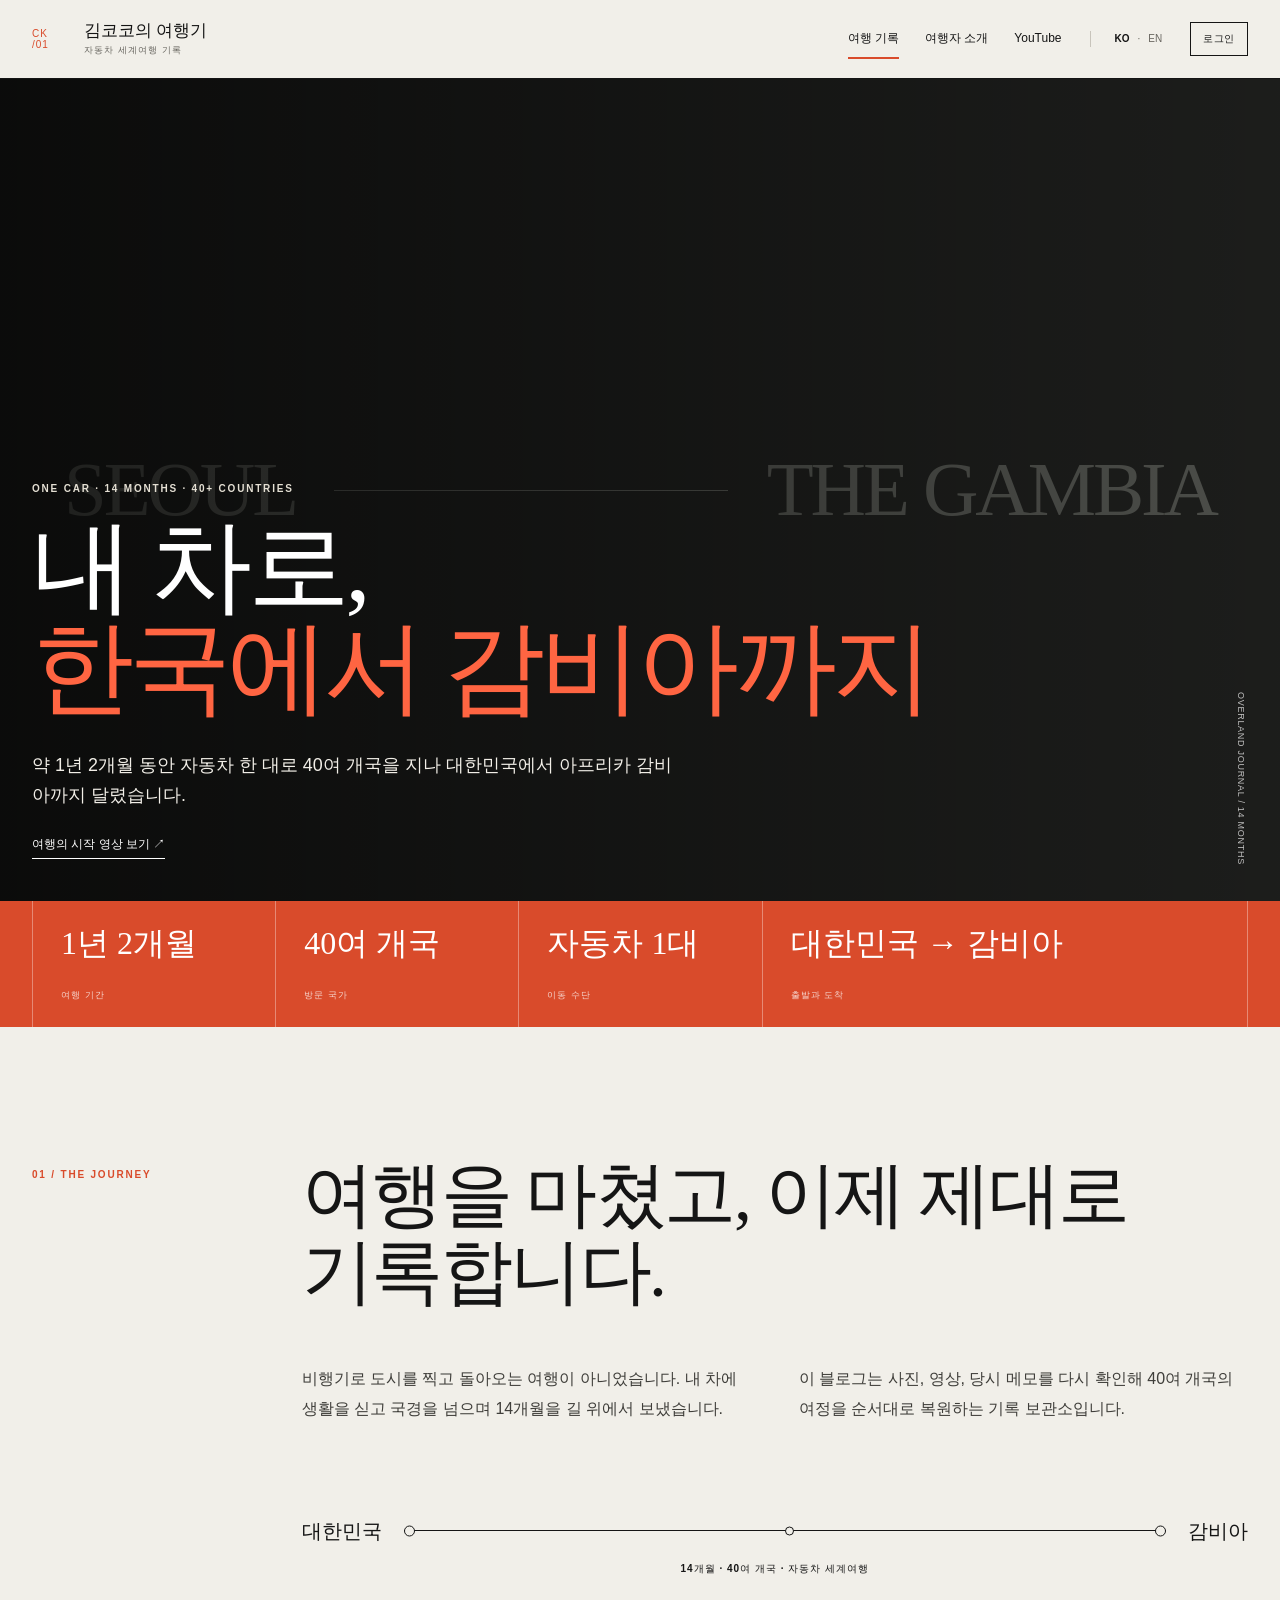
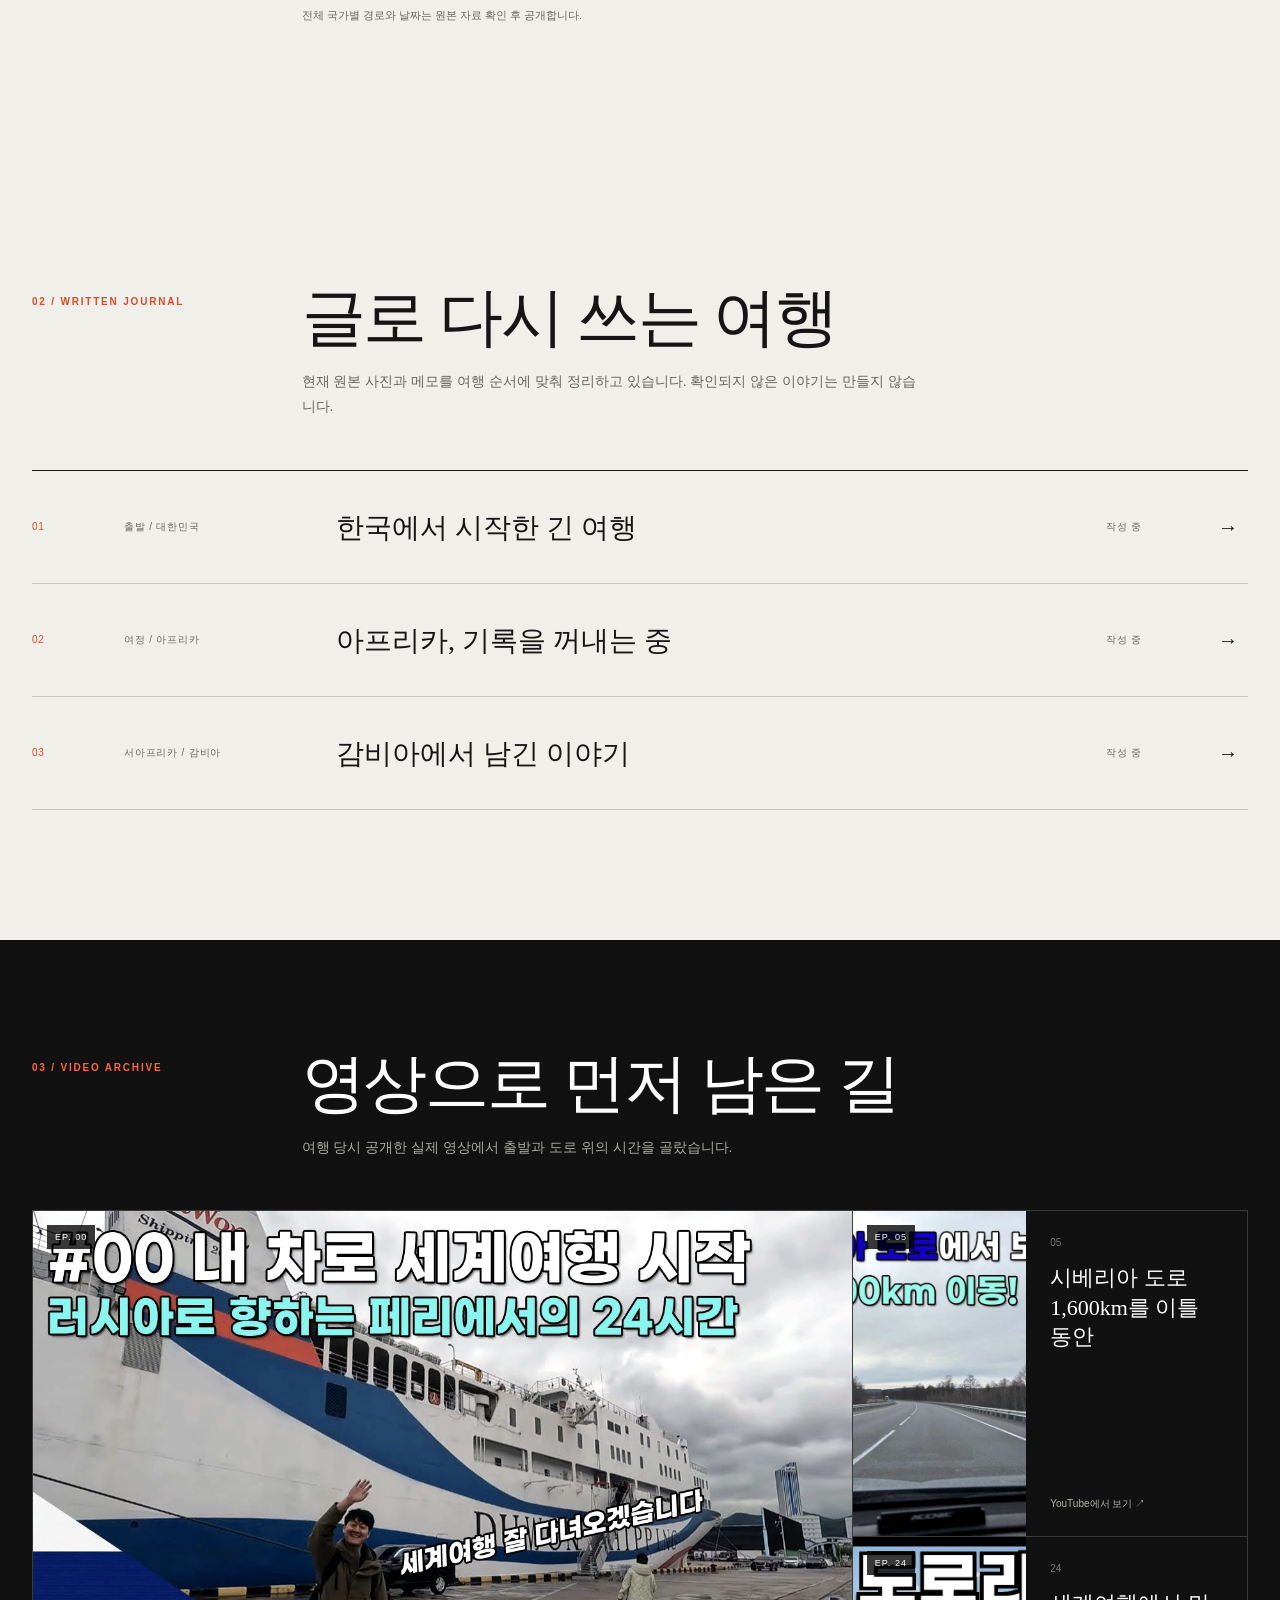
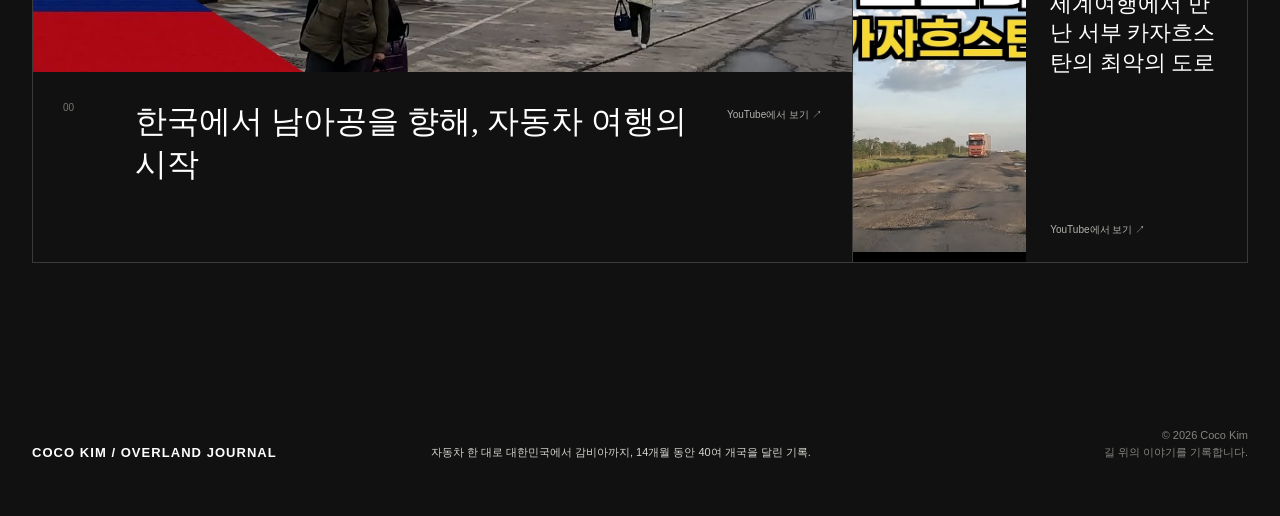
==== commit e0d88541: "deploy: 022494d4b00a4573990316ebaddbea270d1acd8a" ====
--- a/index.html
+++ b/index.html
@@ -1 +1 @@
-<!DOCTYPE html><html lang="ko"><head><meta charset="UTF-8"><meta name="viewport" content="width=device-width"><meta http-equiv="Content-Security-Policy" content="default-src 'self'; script-src 'self'; style-src 'self' 'unsafe-inline' https://fonts.googleapis.com; font-src 'self' https://fonts.gstatic.com; img-src 'self' data: https://*.supabase.co; connect-src 'self' https://*.supabase.co wss://*.supabase.co; object-src 'none'; frame-src 'none'; base-uri 'self'; form-action 'self'; upgrade-insecure-requests"><meta name="description" content="자동차로 약 1년 2개월 동안 대한민국에서 아프리카 감비아까지 40여 개국을 여행한 김코코의 기록"><meta name="theme-color" content="#f6f1e8"><meta property="og:title" content="김코코의 여행기"><meta property="og:description" content="자동차로 약 1년 2개월 동안 대한민국에서 아프리카 감비아까지 40여 개국을 여행한 김코코의 기록"><meta property="og:type" content="website"><meta property="og:url" content="https://cocokim1.github.io/"><link rel="canonical" href="https://cocokim1.github.io/"><link rel="alternate" hreflang="en" href="https://cocokim1.github.io/en/"><link rel="alternate" hreflang="ko" href="https://cocokim1.github.io/"><link rel="icon" href="/favicon.svg" type="image/svg+xml"><title>김코코의 여행기</title><link rel="stylesheet" href="/_astro/BaseLayout.D7wBekHf.css"></head><body><a class="skip-link" href="#content">본문으로 건너뛰기</a><header class="site-header"><div class="header-inner"><a class="brand" href="/" aria-label="김코코의 여행기 home"><span class="brand-index" aria-hidden="true">CK<br>/01</span><span><strong data-cms-key="global.brand.ko">김코코의 여행기</strong><small data-cms-key="global.tagline.ko">자동차 세계여행 기록</small></span></a><div class="header-actions"><nav aria-label="주요 메뉴"><a class="active" href="/" data-cms-key="global.nav.journal.ko">여행 기록</a><a href="/about/" data-cms-key="global.nav.about.ko">여행자 소개</a><a href="https://www.youtube.com/@CocoKimTravels" target="_blank" rel="noreferrer" data-cms-key="global.youtube.url" data-cms-attr="href">YouTube<span class="sr-only"> 새 창</span></a></nav><div class="language-switch" aria-label="언어 선택"><a class="active" href="#" lang="ko" aria-current="page">KO</a><span aria-hidden="true">·</span><a href="/en/" lang="en">EN</a></div><a class="admin-entry" href="/admin/" aria-label="관리자 로그인">로그인</a></div></div></header><main id="content"><section class="journey-hero"><div class="hero-placeholder" aria-hidden="true" data-cms-key="home.hero.image" data-cms-attr="background"><span>SEOUL</span><i></i><span>THE GAMBIA</span></div><div class="hero-shade"></div><div class="hero-inner shell"><p class="hero-kicker" data-cms-key="home.hero.kicker">ONE CAR · 14 MONTHS · 40+ COUNTRIES</p><h1><span data-cms-key="home.hero.title.ko">내 차로,</span><br><em data-cms-key="home.hero.emphasis.ko">한국에서 감비아까지</em></h1><p class="hero-lead" data-cms-key="home.hero.lead.ko">약 1년 2개월 동안 자동차 한 대로 40여 개국을 지나 대한민국에서 아프리카 감비아까지 달렸습니다.</p><a class="text-link text-link-light" href="https://www.youtube.com/watch?v=zLHWSSAx2ds" target="_blank" rel="noreferrer" data-cms-key="home.hero.link" data-cms-attr="href"><span data-cms-key="home.hero.linklabel.ko">여행의 시작 영상 보기</span> ↗</a><p class="image-credit" data-cms-key="home.hero.credit">OVERLAND JOURNAL / 14 MONTHS</p></div></section><section class="fact-strip" aria-label="여행 핵심 정보"><dl class="shell"><div><dt data-cms-key="home.fact.durationlabel.ko">여행 기간</dt><dd data-cms-key="home.fact.duration.ko">1년 2개월</dd></div><div><dt data-cms-key="home.fact.countrieslabel.ko">방문 국가</dt><dd data-cms-key="home.fact.countries.ko">40여 개국</dd></div><div><dt data-cms-key="home.fact.vehiclelabel.ko">이동 수단</dt><dd data-cms-key="home.fact.vehicle.ko">자동차 1대</dd></div><div><dt data-cms-key="home.fact.routelabel.ko">출발과 도착</dt><dd data-cms-key="home.fact.route.ko">대한민국 → 감비아</dd></div></dl></section><section class="journey-statement shell"><p class="section-code">01 / <span data-cms-key="home.intro.label.ko">THE JOURNEY</span></p><div class="statement-body"><h2 data-cms-key="home.intro.title.ko">여행을 마쳤고, 이제 제대로 기록합니다.</h2><div class="statement-copy"><p data-cms-key="home.intro.p1.ko">비행기로 도시를 찍고 돌아오는 여행이 아니었습니다. 내 차에 생활을 싣고 국경을 넘으며 14개월을 길 위에서 보냈습니다.</p><p data-cms-key="home.intro.p2.ko">이 블로그는 사진, 영상, 당시 메모를 다시 확인해 40여 개국의 여정을 순서대로 복원하는 기록 보관소입니다.</p></div><div class="route-axis" aria-label="대한민국 → 감비아"><strong data-cms-key="home.route.start.ko">대한민국</strong><span><i></i></span><strong data-cms-key="home.route.end.ko">감비아</strong></div><p class="route-middle" data-cms-key="home.route.middle.ko">14개월 · 40여 개국 · 자동차 세계여행</p><p class="route-note" data-cms-key="home.route.note.ko">전체 국가별 경로와 날짜는 원본 자료 확인 후 공개합니다.</p></div></section><section class="video-archive"><div class="shell"><header class="archive-header"><p class="section-code">02 / <span data-cms-key="home.video.label.ko">VIDEO ARCHIVE</span></p><div><h2 data-cms-key="home.video.title.ko">영상으로 먼저 남은 길</h2><p data-cms-key="home.video.intro.ko">여행 당시 공개한 실제 영상에서 출발과 도로 위의 시간을 골랐습니다.</p></div></header><div class="video-grid"><article class="video-entry featured"><a href="https://www.youtube.com/watch?v=zLHWSSAx2ds" target="_blank" rel="noreferrer" data-cms-key="home.video.00.url" data-cms-attr="href"><div class="video-image"><img src="/images/journey/hero.jpg" alt="" loading="lazy" data-cms-key="home.video.00.image" data-cms-attr="src"><span>EP. 00</span></div><div class="video-copy"><p>00</p><h3 data-cms-key="home.video.00.title.ko">한국에서 남아공을 향해, 자동차 여행의 시작</h3><span><span data-cms-key="home.video.watch.ko">YouTube에서 보기</span> ↗</span></div></a></article><article class="video-entry"><a href="https://www.youtube.com/watch?v=GYE4Di8d1XQ" target="_blank" rel="noreferrer" data-cms-key="home.video.05.url" data-cms-attr="href"><div class="video-image"><img src="/images/journey/siberia.jpg" alt="" loading="lazy" data-cms-key="home.video.05.image" data-cms-attr="src"><span>EP. 05</span></div><div class="video-copy"><p>05</p><h3 data-cms-key="home.video.05.title.ko">시베리아 도로 1,600km를 이틀 동안</h3><span><span data-cms-key="home.video.watch.ko">YouTube에서 보기</span> ↗</span></div></a></article><article class="video-entry"><a href="https://www.youtube.com/watch?v=7oRPin5ScSc" target="_blank" rel="noreferrer" data-cms-key="home.video.24.url" data-cms-attr="href"><div class="video-image"><img src="/images/journey/road.jpg" alt="" loading="lazy" data-cms-key="home.video.24.image" data-cms-attr="src"><span>EP. 24</span></div><div class="video-copy"><p>24</p><h3 data-cms-key="home.video.24.title.ko">세계여행에서 만난 서부 카자흐스탄의 최악의 도로</h3><span><span data-cms-key="home.video.watch.ko">YouTube에서 보기</span> ↗</span></div></a></article></div></div></section><section class="written-journal shell" id="journey"><header class="journal-header"><p class="section-code">03 / <span data-cms-key="home.journal.label.ko">WRITTEN JOURNAL</span></p><div><h2 data-cms-key="home.journal.title.ko">글로 다시 쓰는 여행</h2><p data-cms-key="home.journal.note.ko">현재 원본 사진과 메모를 여행 순서에 맞춰 정리하고 있습니다. 확인되지 않은 이야기는 만들지 않습니다.</p></div></header><ol class="journal-list" data-cms-post-list><li><a href="/travel/00-journey-begins/" aria-label="한국에서 시작한 긴 여행 읽기"><span class="journal-number">01</span><span class="journal-place">출발 / 대한민국</span><span class="journal-title">한국에서 시작한 긴 여행</span><span class="journal-status">작성 중</span><span class="journal-arrow">→</span></a></li><li><a href="/travel/01-africa/" aria-label="아프리카, 기록을 꺼내는 중 읽기"><span class="journal-number">02</span><span class="journal-place">여정 / 아프리카</span><span class="journal-title">아프리카, 기록을 꺼내는 중</span><span class="journal-status">작성 중</span><span class="journal-arrow">→</span></a></li><li><a href="/travel/02-gambia/" aria-label="감비아에서 남긴 이야기 읽기"><span class="journal-number">03</span><span class="journal-place">서아프리카 / 감비아</span><span class="journal-title">감비아에서 남긴 이야기</span><span class="journal-status">작성 중</span><span class="journal-arrow">→</span></a></li></ol></section></main><footer class="site-footer"><div class="footer-inner"><p class="footer-wordmark" data-cms-key="global.footer.wordmark">COCO KIM / OVERLAND JOURNAL</p><p data-cms-key="global.footer.ko">자동차 한 대로 대한민국에서 감비아까지, 14개월 동안 40여 개국을 달린 기록.</p><p class="copyright">© 2026 Coco Kim<br><span data-cms-key="global.footer.copy.ko">길 위의 이야기를 기록합니다.</span></p></div></footer><script type="module" src="/_astro/BaseLayout.astro_astro_type_script_index_0_lang.BhOBUA2T.js"></script></body></html>+<!DOCTYPE html><html lang="ko"><head><meta charset="UTF-8"><meta name="viewport" content="width=device-width"><meta http-equiv="Content-Security-Policy" content="default-src 'self'; script-src 'self'; style-src 'self' 'unsafe-inline' https://fonts.googleapis.com; font-src 'self' https://fonts.gstatic.com; img-src 'self' data: https://uatiuccruclbvessngmr.supabase.co; connect-src 'self' https://uatiuccruclbvessngmr.supabase.co; object-src 'none'; frame-src 'none'; base-uri 'self'; form-action 'self'; upgrade-insecure-requests"><meta name="description" content="자동차로 약 1년 2개월 동안 대한민국에서 아프리카 감비아까지 40여 개국을 여행한 김코코의 기록"><meta name="theme-color" content="#f6f1e8"><meta property="og:title" content="김코코의 여행기"><meta property="og:description" content="자동차로 약 1년 2개월 동안 대한민국에서 아프리카 감비아까지 40여 개국을 여행한 김코코의 기록"><meta property="og:type" content="website"><meta property="og:url" content="https://cocokim1.github.io/"><link rel="canonical" href="https://cocokim1.github.io/"><link rel="alternate" hreflang="en" href="https://cocokim1.github.io/en/"><link rel="alternate" hreflang="ko" href="https://cocokim1.github.io/"><link rel="icon" href="/favicon.svg" type="image/svg+xml"><title>김코코의 여행기</title><link rel="stylesheet" href="/_astro/BaseLayout.C63br9T7.css"></head><body><a class="skip-link" href="#content">본문으로 건너뛰기</a><header class="site-header"><div class="header-inner"><a class="brand" href="/" aria-label="김코코의 여행기 home"><span class="brand-index" aria-hidden="true">CK<br>/01</span><span><strong data-cms-key="global.brand.ko">김코코의 여행기</strong><small data-cms-key="global.tagline.ko">자동차 세계여행 기록</small></span></a><div class="header-actions"><nav aria-label="주요 메뉴"><a class="active" href="/" data-cms-key="global.nav.journal.ko">여행 기록</a><a href="/about/" data-cms-key="global.nav.about.ko">여행자 소개</a><a href="https://www.youtube.com/@CocoKimTravels" target="_blank" rel="noreferrer" data-cms-key="global.youtube.url" data-cms-attr="href">YouTube<span class="sr-only"> 새 창</span></a></nav><div class="language-switch" aria-label="언어 선택"><a class="active" href="/" lang="ko" aria-current="page">KO</a><span aria-hidden="true">·</span><a href="/en/" lang="en">EN</a></div><a class="admin-entry" href="/admin/" aria-label="관리자 로그인">로그인</a></div></div></header><main id="content"><section class="journey-hero"><div class="hero-placeholder" aria-hidden="true" data-cms-key="home.hero.image" data-cms-attr="background"><span>SEOUL</span><i></i><span>THE GAMBIA</span></div><div class="hero-shade"></div><div class="hero-inner shell"><p class="hero-kicker" data-cms-key="home.hero.kicker">ONE CAR · 14 MONTHS · 40+ COUNTRIES</p><h1><span data-cms-key="home.hero.title.ko">내 차로,</span><br><em data-cms-key="home.hero.emphasis.ko">한국에서 감비아까지</em></h1><p class="hero-lead" data-cms-key="home.hero.lead.ko">약 1년 2개월 동안 자동차 한 대로 40여 개국을 지나 대한민국에서 아프리카 감비아까지 달렸습니다.</p><a class="text-link text-link-light" href="https://www.youtube.com/watch?v=zLHWSSAx2ds" target="_blank" rel="noreferrer" data-cms-key="home.hero.link" data-cms-attr="href"><span data-cms-key="home.hero.linklabel.ko">여행의 시작 영상 보기</span> ↗</a><p class="image-credit" data-cms-key="home.hero.credit">OVERLAND JOURNAL / 14 MONTHS</p></div></section><section class="fact-strip" aria-label="여행 핵심 정보"><dl class="shell"><div><dt data-cms-key="home.fact.durationlabel.ko">여행 기간</dt><dd data-cms-key="home.fact.duration.ko">1년 2개월</dd></div><div><dt data-cms-key="home.fact.countrieslabel.ko">방문 국가</dt><dd data-cms-key="home.fact.countries.ko">40여 개국</dd></div><div><dt data-cms-key="home.fact.vehiclelabel.ko">이동 수단</dt><dd data-cms-key="home.fact.vehicle.ko">자동차 1대</dd></div><div><dt data-cms-key="home.fact.routelabel.ko">출발과 도착</dt><dd data-cms-key="home.fact.route.ko">대한민국 → 감비아</dd></div></dl></section><section class="journey-statement shell"><p class="section-code">01 / <span data-cms-key="home.intro.label.ko">THE JOURNEY</span></p><div class="statement-body"><h2 data-cms-key="home.intro.title.ko">여행을 마쳤고, 이제 제대로 기록합니다.</h2><div class="statement-copy"><p data-cms-key="home.intro.p1.ko">비행기로 도시를 찍고 돌아오는 여행이 아니었습니다. 내 차에 생활을 싣고 국경을 넘으며 14개월을 길 위에서 보냈습니다.</p><p data-cms-key="home.intro.p2.ko">이 블로그는 사진, 영상, 당시 메모를 다시 확인해 40여 개국의 여정을 순서대로 복원하는 기록 보관소입니다.</p></div><div class="route-axis" aria-label="대한민국 → 감비아"><strong data-cms-key="home.route.start.ko">대한민국</strong><span><i></i></span><strong data-cms-key="home.route.end.ko">감비아</strong></div><p class="route-middle" data-cms-key="home.route.middle.ko">14개월 · 40여 개국 · 자동차 세계여행</p><p class="route-note" data-cms-key="home.route.note.ko">전체 국가별 경로와 날짜는 원본 자료 확인 후 공개합니다.</p></div></section><section class="written-journal shell" id="journey"><header class="journal-header"><p class="section-code">02 / <span data-cms-key="home.journal.label.ko">WRITTEN JOURNAL</span></p><div><h2 data-cms-key="home.journal.title.ko">글로 다시 쓰는 여행</h2><p data-cms-key="home.journal.note.ko">현재 원본 사진과 메모를 여행 순서에 맞춰 정리하고 있습니다. 확인되지 않은 이야기는 만들지 않습니다.</p></div></header><ol class="journal-list" data-cms-post-list><li><a href="/travel/00-journey-begins/" aria-label="한국에서 시작한 긴 여행 읽기"><span class="journal-number">01</span><span class="journal-place">출발 / 대한민국</span><span class="journal-title">한국에서 시작한 긴 여행</span><span class="journal-status">작성 중</span><span class="journal-arrow">→</span></a></li><li><a href="/travel/01-africa/" aria-label="아프리카, 기록을 꺼내는 중 읽기"><span class="journal-number">02</span><span class="journal-place">여정 / 아프리카</span><span class="journal-title">아프리카, 기록을 꺼내는 중</span><span class="journal-status">작성 중</span><span class="journal-arrow">→</span></a></li><li><a href="/travel/02-gambia/" aria-label="감비아에서 남긴 이야기 읽기"><span class="journal-number">03</span><span class="journal-place">서아프리카 / 감비아</span><span class="journal-title">감비아에서 남긴 이야기</span><span class="journal-status">작성 중</span><span class="journal-arrow">→</span></a></li></ol></section><section class="video-archive"><div class="shell"><header class="archive-header"><p class="section-code">03 / <span data-cms-key="home.video.label.ko">VIDEO ARCHIVE</span></p><div><h2 data-cms-key="home.video.title.ko">영상으로 먼저 남은 길</h2><p data-cms-key="home.video.intro.ko">여행 당시 공개한 실제 영상에서 출발과 도로 위의 시간을 골랐습니다.</p></div></header><div class="video-grid"><article class="video-entry featured"><a href="https://www.youtube.com/watch?v=zLHWSSAx2ds" target="_blank" rel="noreferrer" data-cms-key="home.video.00.url" data-cms-attr="href"><div class="video-image"><img src="/images/journey/hero.jpg" alt="" loading="lazy" data-cms-key="home.video.00.image" data-cms-attr="src"><span>EP. 00</span></div><div class="video-copy"><p>00</p><h3 data-cms-key="home.video.00.title.ko">한국에서 남아공을 향해, 자동차 여행의 시작</h3><span><span data-cms-key="home.video.watch.ko">YouTube에서 보기</span> ↗</span></div></a></article><article class="video-entry"><a href="https://www.youtube.com/watch?v=GYE4Di8d1XQ" target="_blank" rel="noreferrer" data-cms-key="home.video.05.url" data-cms-attr="href"><div class="video-image"><img src="/images/journey/siberia.jpg" alt="" loading="lazy" data-cms-key="home.video.05.image" data-cms-attr="src"><span>EP. 05</span></div><div class="video-copy"><p>05</p><h3 data-cms-key="home.video.05.title.ko">시베리아 도로 1,600km를 이틀 동안</h3><span><span data-cms-key="home.video.watch.ko">YouTube에서 보기</span> ↗</span></div></a></article><article class="video-entry"><a href="https://www.youtube.com/watch?v=7oRPin5ScSc" target="_blank" rel="noreferrer" data-cms-key="home.video.24.url" data-cms-attr="href"><div class="video-image"><img src="/images/journey/road.jpg" alt="" loading="lazy" data-cms-key="home.video.24.image" data-cms-attr="src"><span>EP. 24</span></div><div class="video-copy"><p>24</p><h3 data-cms-key="home.video.24.title.ko">세계여행에서 만난 서부 카자흐스탄의 최악의 도로</h3><span><span data-cms-key="home.video.watch.ko">YouTube에서 보기</span> ↗</span></div></a></article></div></div></section></main><footer class="site-footer"><div class="footer-inner"><p class="footer-wordmark" data-cms-key="global.footer.wordmark">COCO KIM / OVERLAND JOURNAL</p><p data-cms-key="global.footer.ko">자동차 한 대로 대한민국에서 감비아까지, 14개월 동안 40여 개국을 달린 기록.</p><p class="copyright">© 2026 Coco Kim<br><span data-cms-key="global.footer.copy.ko">길 위의 이야기를 기록합니다.</span></p></div></footer><script type="module" src="/_astro/BaseLayout.astro_astro_type_script_index_0_lang.BhOBUA2T.js"></script></body></html>
--- a/_astro/BaseLayout.C63br9T7.css
+++ b/_astro/BaseLayout.C63br9T7.css
@@ -0,0 +1 @@
+@import "https://fonts.googleapis.com/css2?family=IBM+Plex+Sans:wght@400;500;600&family=Newsreader:opsz,wght@6..72,400;6..72,500;6..72,600&family=Noto+Serif+KR:wght@400;500;600&display=swap";:root{--paper:#f1efe9;--white:#faf9f6;--ink:#151515;--muted:#686660;--line:#c8c4bb;--signal:#d94b2b;--dark:#101110;--shell:min(1320px, calc(100% - 64px));color:var(--ink);background:var(--paper);font-synthesis:none;font-family:IBM Plex Sans,Noto Sans KR,sans-serif}*{box-sizing:border-box}html{scroll-behavior:smooth}body{background:var(--paper);margin:0;line-height:1.6}a{color:inherit;text-decoration:none}img{max-width:100%;display:block}.shell{width:var(--shell);margin-inline:auto}.sr-only{clip:rect(0, 0, 0, 0);white-space:nowrap;border:0;width:1px;height:1px;margin:-1px;padding:0;position:absolute;overflow:hidden}.skip-link{z-index:99;color:#fff;background:var(--ink);padding:10px 14px;position:fixed;top:-80px;left:16px}.skip-link:focus{top:16px}.site-header{z-index:20;border-bottom:1px solid var(--ink);background:#f1efe9f5;position:sticky;top:0}.header-inner{width:var(--shell);justify-content:space-between;align-items:center;gap:32px;min-height:78px;margin:auto;display:flex}.brand{align-items:center;gap:14px;display:flex}.brand-index{letter-spacing:.1em;min-width:38px;color:var(--signal);font-size:10px;line-height:1.1}.brand strong{font-family:Noto Serif KR,Newsreader,serif;font-size:17px;font-weight:600;line-height:1.15;display:block}html[lang=en] .brand strong{font-family:Newsreader,serif;font-size:19px}.brand small{color:var(--muted);letter-spacing:.12em;text-transform:uppercase;margin-top:2px;font-size:9px;display:block}.header-actions,nav,.language-switch{align-items:center;display:flex}.header-actions{gap:28px}nav{gap:26px}nav a{font-size:12px;font-weight:500;position:relative}nav a.active:after{background:var(--signal);content:"";height:2px;position:absolute;bottom:-10px;left:0;right:0}.language-switch{border-left:1px solid var(--line);color:var(--muted);gap:8px;padding-left:24px;font-size:10px}.language-switch a.active{color:var(--ink);font-weight:600}.admin-entry{border:1px solid var(--ink);letter-spacing:.06em;text-transform:uppercase;align-items:center;min-height:34px;padding:8px 12px;font-size:10px;font-weight:600;display:inline-flex}.admin-entry:hover,.admin-entry:focus-visible{color:#fff;background:var(--ink)}.journey-hero{color:#fff;background:#20211f;min-height:calc(100vh - 78px);position:relative;overflow:hidden}.hero-placeholder{color:#575954;letter-spacing:-.04em;background:#20211f;grid-template-columns:auto 1fr auto;align-items:center;gap:3vw;padding:5vw;font-family:Newsreader,serif;font-size:clamp(34px,6vw,94px);display:grid;position:absolute;inset:0}.hero-placeholder i{background:#575954;height:1px}.hero-placeholder.has-cms-image,.about-route-art.has-cms-image{background-position:50%;background-size:cover}.hero-shade{background:linear-gradient(90deg,#000000a8,#0000001f);position:absolute;inset:0}.hero-inner{flex-direction:column;justify-content:flex-end;align-items:flex-start;min-height:calc(100vh - 78px);padding:10vh 0 42px;display:flex;position:relative}.hero-kicker,.section-code{letter-spacing:.18em;text-transform:uppercase;margin:0;font-size:10px;font-weight:600}.hero-kicker{color:#e4dfd3;margin-bottom:20px}.journey-hero h1{letter-spacing:-.045em;max-width:980px;margin:0;font-family:Noto Serif KR,Newsreader,serif;font-size:clamp(58px,8vw,118px);font-weight:500;line-height:.98}html[lang=en] .journey-hero h1{max-width:1100px;font-family:Newsreader,serif}.journey-hero h1 em{color:#ff6542;font-style:normal}.hero-lead{color:#f1eee7;max-width:650px;margin:32px 0 24px;font-size:clamp(16px,1.4vw,20px);line-height:1.7}.text-link{border-bottom:1px solid;padding-bottom:4px;font-size:12px;font-weight:600;display:inline-block}.text-link-light{color:#fff}.image-credit{color:#ffffffb8;letter-spacing:.08em;text-transform:uppercase;writing-mode:vertical-rl;margin:0;font-size:9px;position:absolute;bottom:36px;right:0}.fact-strip{color:#fff;background:var(--signal)}.fact-strip dl{grid-template-columns:.7fr .7fr .7fr 1.4fr;margin:0 auto;display:grid}.fact-strip dl>div{border-left:1px solid #ffffff59;flex-direction:column;justify-content:space-between;min-height:126px;padding:25px 28px;display:flex}.fact-strip dl>div:last-child{border-right:1px solid #ffffff59}.fact-strip dt{letter-spacing:.12em;text-transform:uppercase;opacity:.76;order:2;font-size:9px}.fact-strip dd{margin:0;font-family:Noto Serif KR,Newsreader,serif;font-size:clamp(24px,2.5vw,38px);line-height:1.1}html[lang=en] .fact-strip dd{font-family:Newsreader,serif}.journey-statement{grid-template-columns:180px 1fr;gap:7vw;padding-block:130px;display:grid}.section-code{color:var(--signal);padding-top:10px}.statement-body{max-width:960px}.statement-body h2,.archive-header h2,.journal-header h2,.about-page h1,.article-header h1{letter-spacing:-.035em;margin:0;font-family:Noto Serif KR,Newsreader,serif;font-weight:500}html[lang=en] .statement-body h2,html[lang=en] .archive-header h2,html[lang=en] .journal-header h2,html[lang=en] .about-page h1,html[lang=en] .article-header h1{font-family:Newsreader,serif}.statement-body h2{max-width:880px;font-size:clamp(42px,5.6vw,78px);line-height:1.08}.statement-copy{grid-template-columns:1fr 1fr;gap:48px;margin-top:52px;display:grid}.statement-copy p{color:#3f3e3a;margin:0;font-size:16px;line-height:1.9}.route-axis{grid-template-columns:auto 1fr auto;align-items:center;gap:22px;margin-top:90px;display:grid}.route-axis strong{font-family:Noto Serif KR,Newsreader,serif;font-size:20px;font-weight:600}.route-axis span{background:var(--ink);height:1px;position:relative}.route-axis span:before,.route-axis span:after,.route-axis i{border:1px solid var(--ink);background:var(--paper);content:"";border-radius:50%;width:9px;height:9px;position:absolute;top:50%;transform:translateY(-50%)}.route-axis span:before{left:0}.route-axis span:after{right:0}.route-axis i{left:50%}.route-middle{text-align:center;letter-spacing:.1em;text-transform:uppercase;margin:14px 0 0;font-size:10px;font-weight:600}.route-note{color:var(--muted);margin:30px 0 0;font-size:11px}.video-archive{color:#fff;background:var(--dark);padding-block:110px}.archive-header,.journal-header{grid-template-columns:180px 1fr;gap:7vw;margin-bottom:52px;display:grid}.archive-header .section-code{color:#ff6542}.archive-header h2,.journal-header h2{font-size:clamp(40px,5vw,68px);line-height:1.05}.archive-header>div>p,.journal-header>div>p{color:#a9a8a2;max-width:620px;margin:18px 0 0;font-size:14px}.video-grid{background:#3a3b38;border:1px solid #3a3b38;grid-template-columns:1.35fr .65fr;gap:1px;display:grid}.video-entry{background:var(--dark)}.video-entry.featured{grid-row:span 2}.video-entry a{grid-template-columns:44% 1fr;height:100%;display:grid}.video-entry.featured a{display:block}.video-image{background:#252623;min-height:220px;position:relative;overflow:hidden}.video-entry.featured .video-image{aspect-ratio:16/9}.video-image img{object-fit:cover;filter:saturate(.75)contrast(1.05);width:100%;height:100%;transition:transform .45s,filter .45s}.video-entry a:hover img{filter:saturate()contrast();transform:scale(1.015)}.video-image>span{color:#fff;letter-spacing:.12em;background:#000000c7;padding:5px 8px;font-size:9px;position:absolute;top:14px;left:14px}.video-copy{flex-direction:column;align-items:flex-start;padding:24px;display:flex}.video-entry.featured .video-copy{grid-template-columns:50px 1fr auto;align-items:start;gap:22px;min-height:190px;padding:28px 30px;display:grid}.video-copy p{color:#777872;margin:0;font-size:10px}.video-copy h3{margin:12px 0 30px;font-family:Noto Serif KR,Newsreader,serif;font-size:22px;font-weight:500;line-height:1.35}html[lang=en] .video-copy h3{font-family:Newsreader,serif}.video-entry.featured h3{margin:0;font-size:clamp(24px,2.5vw,36px)}.video-copy>span{color:#b5b4ae;margin-top:auto;font-size:10px}.video-entry.featured .video-copy>span{white-space:nowrap;margin-top:7px}.written-journal{padding-block:130px}.journal-header .section-code{color:var(--signal)}.journal-header>div>p{color:var(--muted);line-height:1.75}.journal-list{border-top:1px solid var(--ink);margin:0;padding:0;list-style:none}.journal-list li{border-bottom:1px solid var(--line)}.journal-list a{grid-template-columns:70px 190px 1fr 90px 30px;align-items:center;gap:22px;min-height:112px;transition:background .2s;display:grid}.journal-list a:hover{background:var(--white)}.journal-number,.journal-place,.journal-status{letter-spacing:.08em;text-transform:uppercase;font-size:10px}.journal-number{color:var(--signal)}.journal-place{color:var(--muted)}.journal-title{font-family:Noto Serif KR,Newsreader,serif;font-size:clamp(20px,2.2vw,31px);font-weight:500}html[lang=en] .journal-title{font-family:Newsreader,serif}.journal-status{color:var(--muted)}.journal-arrow{font-size:20px}.site-footer{color:#d6d5d0;background:var(--dark);padding-block:54px}.footer-inner{width:var(--shell);grid-template-columns:1fr 1.4fr .8fr;align-items:end;gap:50px;margin:auto;display:grid}.footer-inner p{margin:0;font-size:11px}.footer-wordmark{color:#fff;letter-spacing:.08em;font-weight:600;line-height:1.3;font-size:13px!important}.copyright{color:#84847f;text-align:right}.about-page{padding-block:110px 150px}.about-page>h1{max-width:1050px;margin-top:24px;font-size:clamp(52px,7vw,94px);line-height:1.04}.about-page h1 em{color:var(--signal);font-style:normal}.about-editorial{grid-template-columns:1.1fr .9fr;align-items:start;gap:8vw;margin-top:80px;display:grid}.about-editorial figure{margin:0}.about-route-art{color:#e8e5dc;background:#20211f;grid-template-rows:1fr auto;grid-template-columns:auto 1fr auto;align-items:center;gap:22px;min-height:460px;padding:32px;font-family:Newsreader,serif;font-size:clamp(48px,6vw,88px);display:grid}.about-route-art i{background:#656660;height:1px}.about-route-art strong{color:#ff6542;letter-spacing:.12em;grid-column:1/-1;font-family:IBM Plex Sans,sans-serif;font-size:12px;line-height:1.5}.about-editorial figcaption{color:var(--muted);letter-spacing:.12em;margin-top:10px;font-size:9px}.about-copy{max-width:580px;padding-top:4vw}.about-copy h2{margin:0 0 30px;font-family:Noto Serif KR,Newsreader,serif;font-size:34px;font-weight:500}.about-copy>p{color:#3f3e3a;margin:0 0 22px;font-size:16px;line-height:1.9}.about-copy aside{border-top:1px solid var(--ink);border-bottom:1px solid var(--line);margin-top:52px;padding:22px 0}.about-copy aside strong{color:var(--signal);letter-spacing:.1em;text-transform:uppercase;font-size:10px}.about-copy aside p{margin:10px 0 0;font-size:13px}.article-page{max-width:980px;padding-block:70px 140px}.back-link{margin-bottom:80px;font-size:11px;font-weight:600;display:inline-block}.article-header{max-width:850px}.article-header .section-code{color:var(--signal)}.article-header h1{margin-top:20px;font-size:clamp(48px,7vw,92px);line-height:1.02}.article-header>p{max-width:640px;color:var(--muted);margin:30px 0 0;font-size:17px}.article-meta{border-top:1px solid var(--line);color:var(--muted);letter-spacing:.08em;text-transform:uppercase;gap:18px;margin-top:32px;padding-top:14px;font-size:10px;display:flex}.article-meta span{color:var(--signal)}.archive-placeholder{color:#a3a39e;background:#20211f;grid-template-rows:1fr auto;grid-template-columns:1fr auto;height:380px;margin-top:70px;padding:24px;display:grid}.archive-placeholder span{letter-spacing:.14em;font-size:9px}.archive-placeholder span:last-child{grid-column:2;font-family:Newsreader,serif;font-size:72px;line-height:.8}.archive-placeholder strong{color:#fff;grid-column:1;align-self:end;font-family:Noto Serif KR,Newsreader,serif;font-size:24px;font-weight:500}.prose{max-width:680px;margin:70px auto 0;font-family:Noto Serif KR,Newsreader,serif;font-size:18px;line-height:2}html[lang=en] .prose{font-family:Newsreader,serif;font-size:21px}.prose p{margin:0 0 1.7em}.prose figure{width:min(100vw - 36px,860px);margin:58px 50%;transform:translate(-50%)}.prose figure img{object-fit:contain;background:#ede9e0;width:100%;max-height:760px}.prose figcaption{color:var(--muted);text-align:center;margin-top:10px;font-family:IBM Plex Sans,sans-serif;font-size:11px;line-height:1.5}.prose blockquote{border-top:1px solid var(--ink);border-bottom:1px solid var(--line);color:var(--muted);margin:50px 0;padding:24px 0}.comments-section{border-top:1px solid var(--ink);max-width:680px;margin:100px auto 0;padding-top:42px}.comments-section header{margin-bottom:34px}.comments-section header h2{margin:8px 0 0;font-family:Noto Serif KR,Newsreader,serif;font-size:34px;font-weight:500}.comments-section header>p:last-child{color:var(--muted);margin:8px 0 0;font-size:12px}.comments-list article{border-bottom:1px solid var(--line);padding:20px 0}.comments-list article>p:last-child{white-space:pre-wrap;margin:10px 0 0}.comment-meta{color:var(--muted);justify-content:space-between;margin:0;font-size:10px;display:flex}.comment-meta strong{color:var(--ink)}.comment-form{gap:18px;margin-top:45px;display:grid}.comment-form label{color:var(--muted);gap:7px;font-size:11px;font-weight:600;display:grid}.comment-form input,.comment-form textarea{border:1px solid var(--line);width:100%;color:var(--ink);background:var(--white);border-radius:0;padding:12px;font:14px/1.6 IBM Plex Sans,sans-serif}.comment-form textarea{resize:vertical}.comment-form button{color:#fff;background:var(--ink);cursor:pointer;border:0;min-height:46px;padding:10px 18px;font:600 12px IBM Plex Sans,sans-serif}.comment-form button:hover{background:var(--signal)}.comment-status{min-height:22px;color:var(--muted);margin:0;font-size:11px}.comment-trap{width:1px!important;height:1px!important;position:absolute!important;left:-10000px!important;overflow:hidden!important}.dynamic-cover{object-fit:cover;width:100%;max-height:680px;margin-top:60px}@media (width<=980px){:root{--shell:min(100% - 36px, 760px)}.header-inner{min-height:68px}.brand small{display:none}.header-actions,nav{gap:16px}nav a{font-size:11px}.language-switch{padding-left:14px}.admin-entry{min-height:40px}.journey-hero,.hero-inner{min-height:760px}.image-credit{display:none}.fact-strip dl{grid-template-columns:1fr 1fr}.fact-strip dl>div:nth-child(3){border-top:1px solid #ffffff59}.fact-strip dl>div:nth-child(4){border-top:1px solid #ffffff59;border-right:1px solid #ffffff59}.journey-statement,.archive-header,.journal-header{grid-template-columns:1fr;gap:28px}.statement-copy{gap:28px}.video-grid{grid-template-columns:1fr}.video-entry.featured{grid-row:auto}.video-entry.featured .video-copy{min-height:0}.video-entry:not(.featured) a{grid-template-columns:40% 1fr}.journal-list a{grid-template-columns:50px 130px 1fr 30px}.journal-status{display:none}.about-editorial{grid-template-columns:1fr;gap:40px}.about-copy{padding-top:0}}@media (width<=620px){:root{--shell:calc(100% - 28px)}.brand-index{min-width:28px}.brand strong{font-size:14px}html[lang=en] .brand strong{font-size:16px}nav a:nth-child(2),nav a:nth-child(3){display:none}.header-actions{gap:10px}.language-switch{padding-left:10px}.journey-hero,.hero-inner{min-height:calc(100svh - 68px)}.hero-placeholder{grid-template-columns:1fr;align-content:center;gap:10px;padding:20px;font-size:48px}.hero-placeholder i{width:65%}.hero-shade{background:linear-gradient(#0000001a,#00000061 28%,#000000db 100%)}.hero-inner{padding-bottom:28px}.journey-hero h1{font-size:clamp(45px,13vw,68px);line-height:1.02}.hero-lead{margin-top:24px;font-size:14px;line-height:1.65}.fact-strip dl>div{min-height:104px;padding:18px 14px}.fact-strip dd{font-size:23px}.journey-statement,.video-archive,.written-journal{padding-block:82px}.statement-body h2,.archive-header h2,.journal-header h2{font-size:39px}.statement-copy{grid-template-columns:1fr;margin-top:34px}.statement-copy p{font-size:14px}.route-axis{gap:12px;margin-top:58px}.route-axis strong{font-size:15px}.route-middle{font-size:8px}.video-entry.featured .video-copy{grid-template-columns:34px 1fr;padding:20px}.video-entry.featured .video-copy>span{grid-column:2}.video-entry:not(.featured) a{grid-template-columns:1fr}.video-entry:not(.featured) .video-image{aspect-ratio:16/9;min-height:0}.video-copy h3,.video-entry.featured h3{font-size:22px}.journal-list a{grid-template-columns:38px 1fr 24px;gap:12px;min-height:120px;padding:18px 0}.journal-place{grid-column:2;align-self:end}.journal-title{grid-column:2;font-size:22px}.journal-arrow{grid-area:1/3/span 2}.footer-inner{grid-template-columns:1fr;gap:28px}.copyright{text-align:left}.about-page{padding-block:72px 100px}.about-page>h1{font-size:45px}.about-editorial{margin-top:50px}.about-copy h2{font-size:28px}.article-page{padding-block:50px 100px}.back-link{margin-bottom:55px}.article-header h1{font-size:47px}.archive-placeholder{height:280px}.prose{font-size:16px}}@media (prefers-reduced-motion:reduce){html{scroll-behavior:auto}.video-image img{transition:none}}
